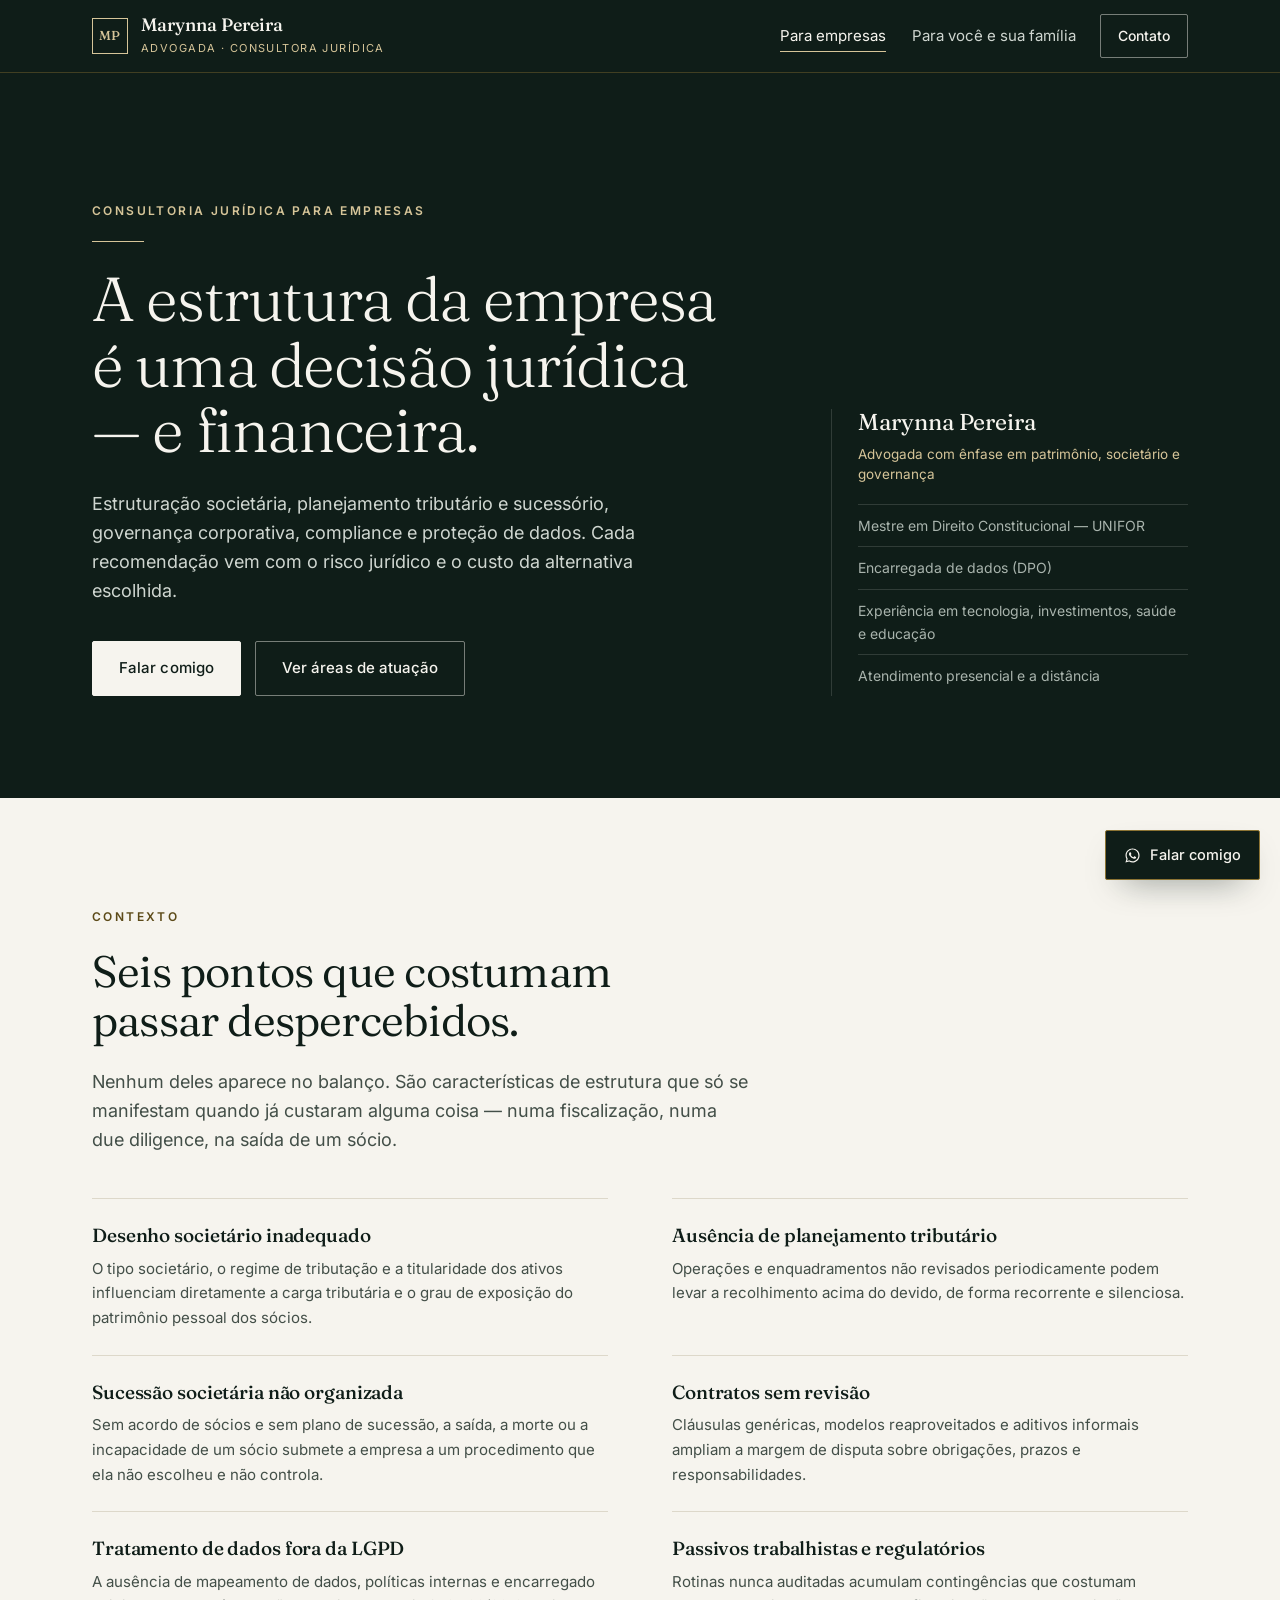
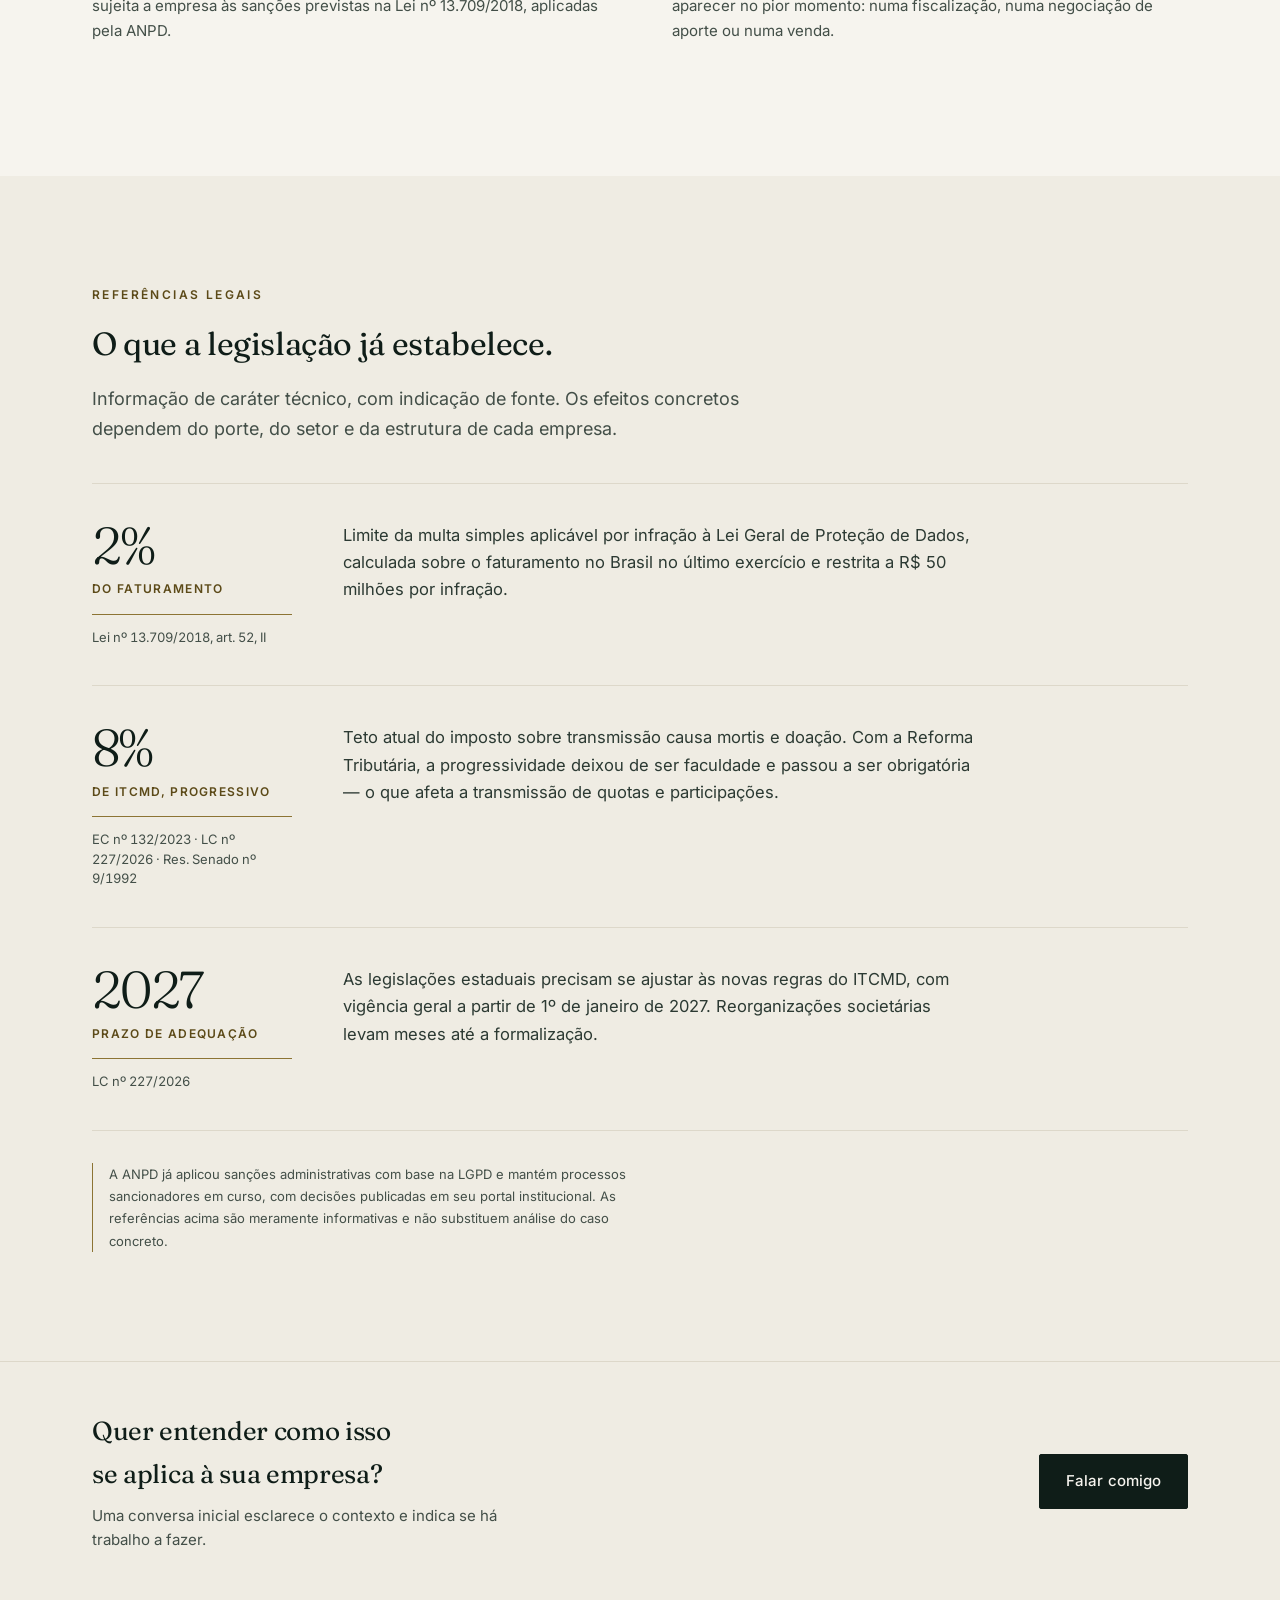
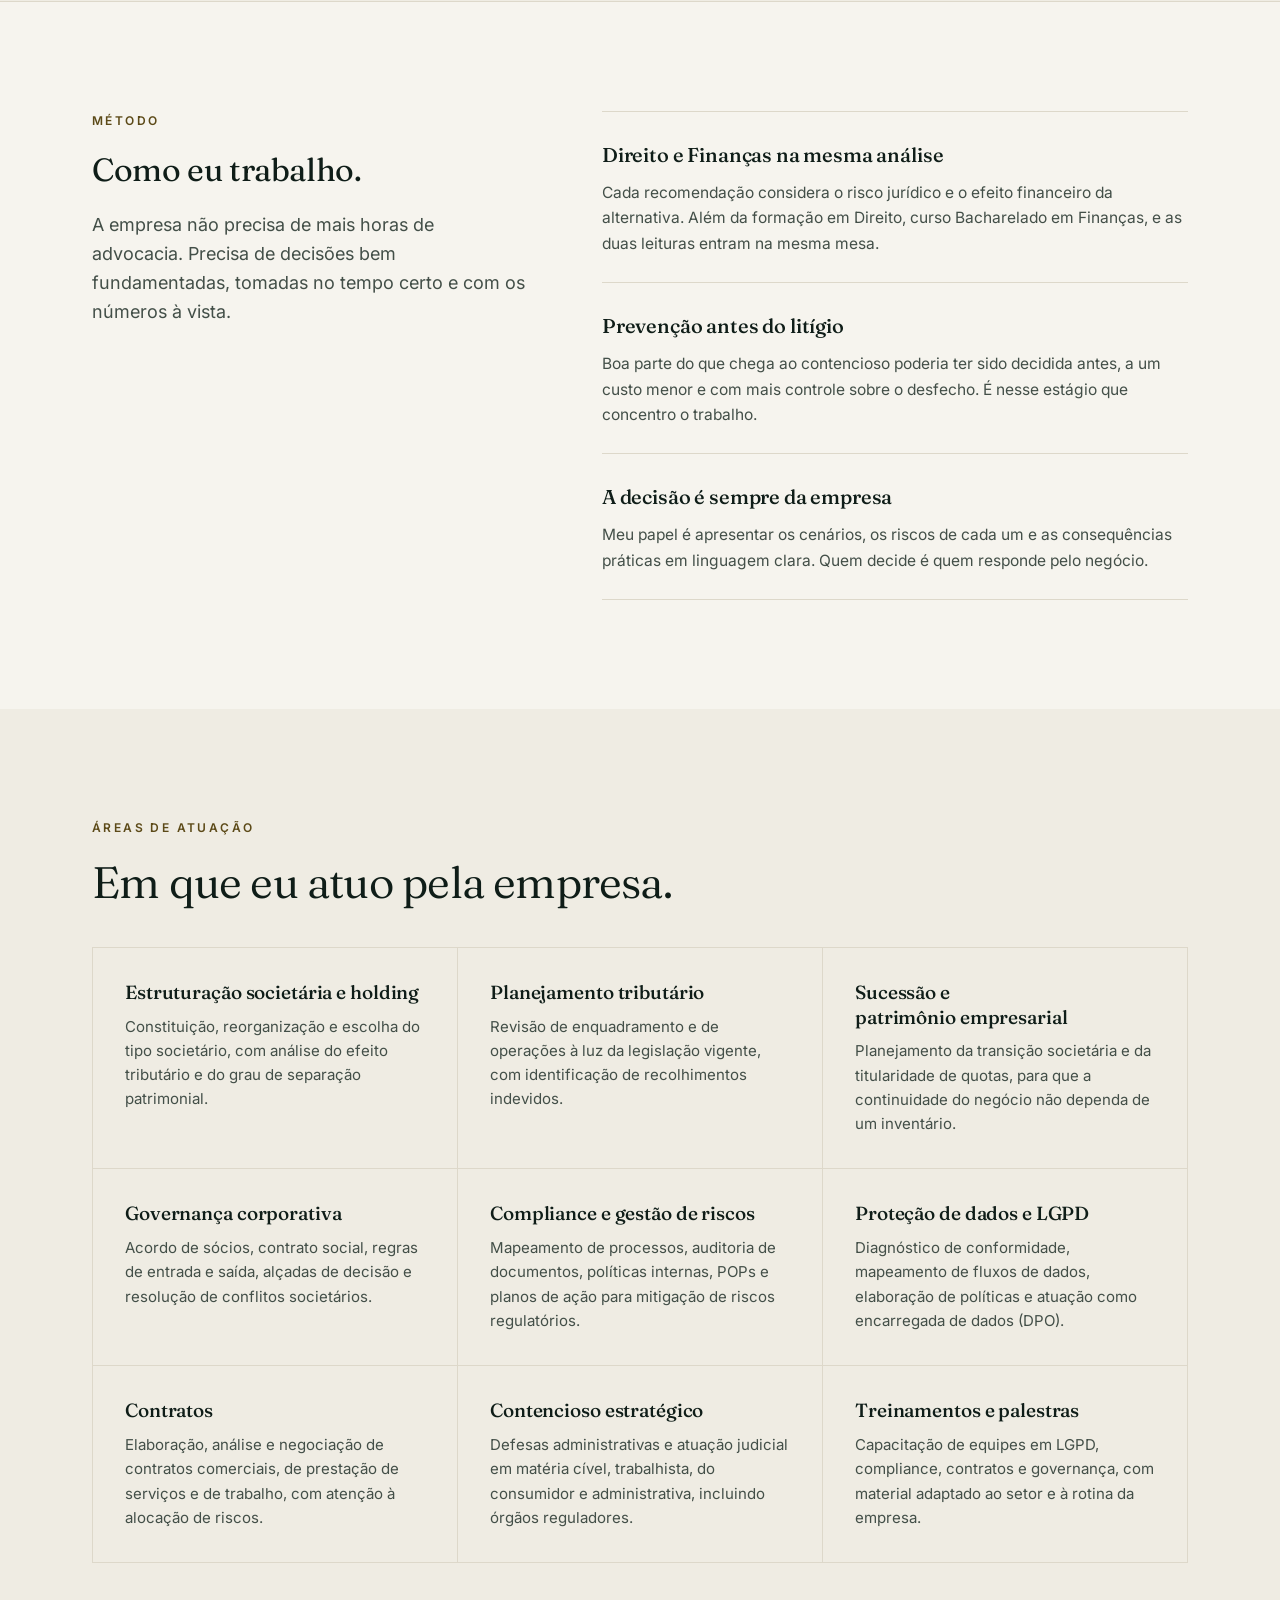
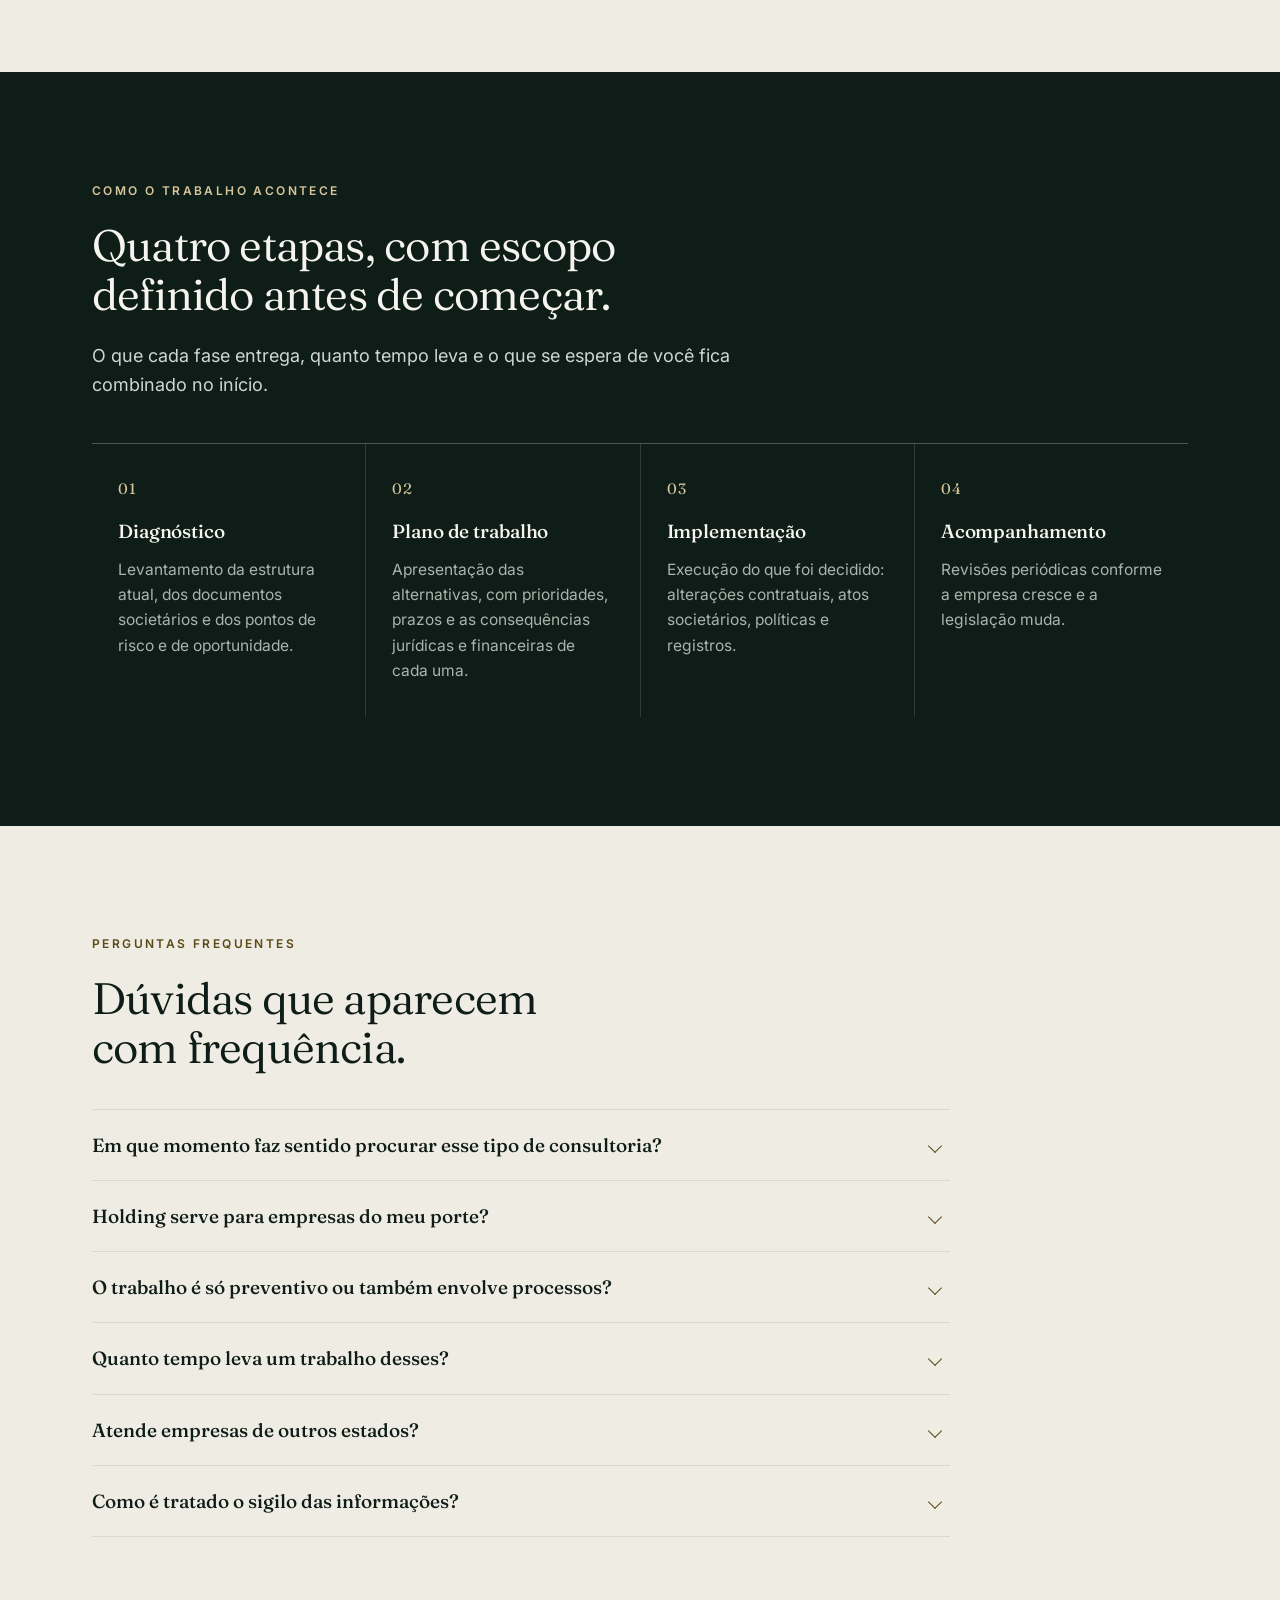
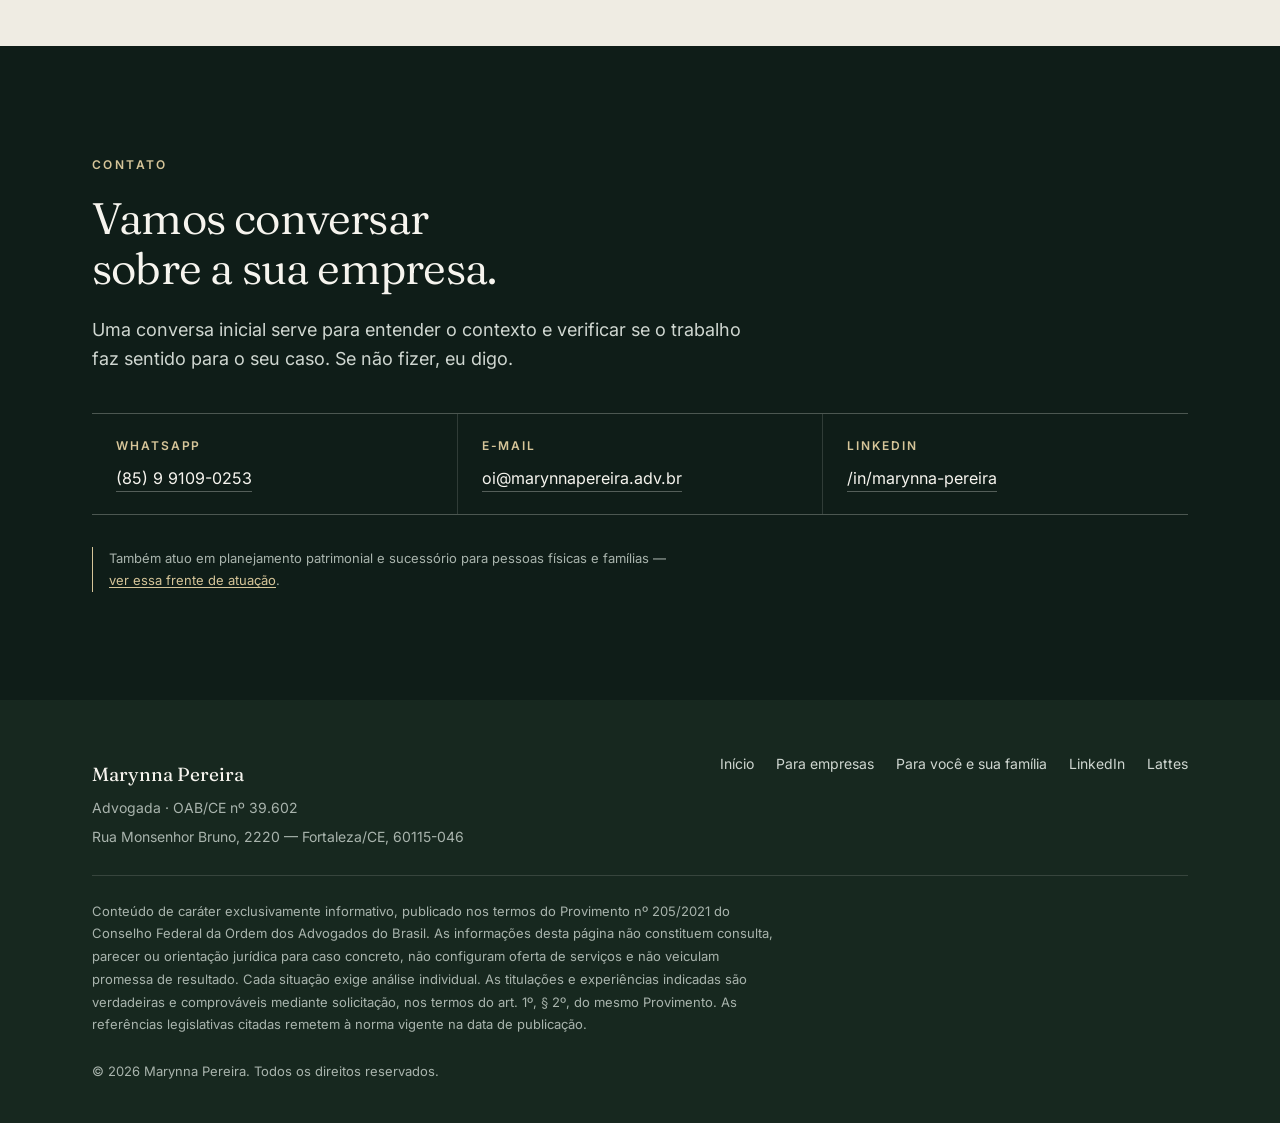
==== empresas/index.html @ 0252a828 "Usa e-mail no domínio próprio Troca marynnalqp@gmail.com por oi@marynnapereira.adv.br no rodapé, nos" ====
<!DOCTYPE html>
<html lang="pt-BR">
<head>
<meta charset="utf-8">
<meta name="viewport" content="width=device-width, initial-scale=1">
<title>Consultoria jurídica para empresas | Marynna Pereira</title>
<meta name="description" content="Estruturação societária, holding, planejamento tributário, governança corporativa, compliance e LGPD para empresas. Atendimento presencial e a distância.">
<meta name="author" content="Marynna Pereira">
<meta name="robots" content="index, follow">
<meta name="theme-color" content="#0F1D18">
<meta name="color-scheme" content="light">
<meta property="og:type" content="website">
<meta property="og:locale" content="pt_BR">
<meta property="og:title" content="Consultoria jurídica para empresas | Marynna Pereira">
<meta property="og:description" content="Estruturação societária, holding, planejamento tributário, governança corporativa, compliance e LGPD para empresas. Atendimento presencial e a distância.">
<meta property="og:site_name" content="Marynna Pereira — Advocacia e Consultoria Jurídica">
<link rel="icon" href="data:image/svg+xml,%3Csvg%20xmlns='http://www.w3.org/2000/svg'%20viewBox='0%200%2032%2032'%3E%3Crect%20width='32'%20height='32'%20fill='%230F1D18'/%3E%3Ctext%20x='16'%20y='22'%20font-family='Georgia,serif'%20font-size='15'%20fill='%23D6C599'%20text-anchor='middle'%3EMP%3C/text%3E%3C/svg%3E">
<style>
@font-face{font-family:'Fraunces';font-style:normal;font-display:swap;font-weight:100 900;src:url([data-uri]) format('woff2');unicode-range:U+0000-00FF,U+0131,U+0152-0153,U+02BB-02BC,U+02C6,U+02DA,U+02DC,U+0304,U+0308,U+0329,U+2000-206F,U+20AC,U+2122,U+2191,U+2193,U+2212,U+2215,U+FEFF,U+FFFD;}@font-face{font-family:'Inter';font-style:normal;font-display:swap;font-weight:100 900;src:url([data-uri]) format('woff2');unicode-range:U+0000-00FF,U+0131,U+0152-0153,U+02BB-02BC,U+02C6,U+02DA,U+02DC,U+0304,U+0308,U+0329,U+2000-206F,U+20AC,U+2122,U+2191,U+2193,U+2212,U+2215,U+FEFF,U+FFFD;}
/* ============================================================
   Marynna Pereira — Advocacia e Consultoria Jurídica
   Sistema visual compartilhado

   Registro: instrumento jurídico. A afirmação fica na coluna
   de texto; a autoridade que a sustenta (lei, artigo, ano)
   fica na margem, separada por um fio. Esse par
   "margem / texto" é o motivo que se repete no site.
   ============================================================ */

:root{
  /* --- tinta e papel -------------------------------------- */
  --ink:#0F1D18;          /* verde-tinta, quase preto — superfícies escuras */
  --ink-2:#17281F;        /* um degrau acima: faixa e rodapé */
  --graphite:#2C3A33;     /* texto corrido sobre papel */
  --slate:#434F48;        /* texto secundário — 7,2:1 no papel mais escuro */
  --paper:#F6F4EE;        /* papel bone */
  --paper-2:#EFECE3;      /* seções alternadas */
  --brass:#5C4A18;        /* latão oxidado — acento sobre papel (7,8:1) */
  --brass-2:#8C7434;      /* apenas fios e bordas, nunca texto */
  --brass-soft:#D6C599;   /* acento sobre escuro (10:1) */
  --line:#DDD8CA;
  --line-dark:rgba(246,244,238,.14);
  --on-dark:#CFD6D0;      /* corpo sobre escuro */
  --on-dark-2:#A9B4AD;    /* secundário sobre escuro */

  /* --- medidas -------------------------------------------- */
  --radius:2px;
  --maxw:1160px;
  --margin-col:clamp(140px,17vw,200px);  /* coluna de margem das citações */
  --gutter:clamp(20px,4vw,32px);

  /* --- tipografia ----------------------------------------- */
  --ff-display:"Fraunces","Georgia","Times New Roman",serif;
  --ff-body:"Inter",-apple-system,BlinkMacSystemFont,"Segoe UI",Roboto,Helvetica,Arial,sans-serif;
  --t-label:12px;   /* etiquetas em caixa alta */
  --t-cite:13px;    /* citações e notas de margem */
  --t-aux:15px;     /* texto de apoio dentro de cartões */
  --t-body:17px;    /* corpo */
}

*,*::before,*::after{box-sizing:border-box}

html{
  scroll-behavior:smooth;
  /* iOS infla o corpo do texto ao girar o aparelho; a escala fica com o usuário */
  -webkit-text-size-adjust:100%;
  text-size-adjust:100%;
}
@media (prefers-reduced-motion:reduce){html{scroll-behavior:auto}}

body{
  margin:0;
  background:var(--paper);
  color:var(--graphite);
  font-family:var(--ff-body);
  font-size:var(--t-body);
  font-weight:400;
  line-height:1.65;
  -webkit-font-smoothing:antialiased;
  text-rendering:optimizeLegibility;
}

/* Fraunces varia de 100 a 900: o display é leve e grande,
   os títulos pequenos são densos. É o contraste de peso que
   dá voz à página — não o tamanho sozinho. */
h1,h2,h3,h4{
  font-family:var(--ff-display);
  color:var(--ink);
  margin:0;
  text-wrap:balance;
}

p{margin:0}
a{color:inherit}
img{max-width:100%;display:block}
ul,ol,dl,dd{margin:0;padding:0}
strong{font-weight:600}

/* foco visível em tudo que recebe teclado */
:focus-visible{
  outline:2px solid var(--brass);
  outline-offset:3px;
  border-radius:1px;
}
.on-ink :focus-visible,.hero :focus-visible,.strip :focus-visible,
.foot :focus-visible,.wa:focus-visible{outline-color:var(--brass-soft)}

/* fundo claro para destacar-se do cabeçalho escuro */
.pular{
  position:absolute;left:-9999px;top:0;z-index:200;
  background:var(--paper);color:var(--ink);border:1px solid var(--ink);
  padding:12px 20px;font-size:15px;font-weight:500;text-decoration:none;
}
.pular:focus{left:0}

/* ---------- estrutura ---------- */
/* o recuo nunca fica abaixo do entalhe da tela em paisagem */
.wrap{
  width:100%;max-width:var(--maxw);margin:0 auto;
  padding-left:max(var(--gutter),env(safe-area-inset-left));
  padding-right:max(var(--gutter),env(safe-area-inset-right));
}

section{padding:clamp(66px,8.5vw,116px) 0}

/* superfícies escuras */
.on-ink{background:var(--ink);color:var(--on-dark)}
.on-ink h1,.on-ink h2,.on-ink h3,.hero h1{color:var(--paper)}
.on-ink .lead,.hero .lead{color:var(--on-dark)}

/* ---------- tipografia utilitária ---------- */
.eyebrow{
  font-size:var(--t-label);
  letter-spacing:.2em;
  text-transform:uppercase;
  font-weight:600;
  color:var(--brass);
  margin:0 0 20px;
}
.on-ink .eyebrow,.hero .eyebrow{color:var(--brass-soft)}

.h-xl{font-size:clamp(37px,5.6vw,62px);font-weight:300;line-height:1.06;letter-spacing:-.022em}
.h-lg{font-size:clamp(29px,4vw,44px);font-weight:350;line-height:1.12;letter-spacing:-.018em}
.h-md{font-size:clamp(24px,2.8vw,32px);font-weight:400;line-height:1.18;letter-spacing:-.012em}

.lead{font-size:clamp(17px,1.4vw,19.5px);line-height:1.62;color:var(--slate);max-width:60ch}
.lead + .lead{margin-top:18px}
h1 + .lead,h2 + .lead{margin-top:clamp(16px,1.7vw,22px)}
.measure{max-width:20ch}
.measure-wide{max-width:26ch}

/* números sempre alinhados: anos, percentuais, artigos de lei */
.cite,.yr,.strip .k,.fact .big{font-variant-numeric:tabular-nums;font-feature-settings:"tnum" 1}

.rule{width:52px;height:1px;background:var(--brass-2);margin:0 0 24px}
.on-ink .rule,.hero .rule{background:var(--brass-soft)}

/* nota de rodapé de seção — texto legal recuado */
.note{
  font-size:var(--t-cite);color:var(--slate);line-height:1.72;
  border-left:1px solid var(--brass-2);padding-left:16px;margin-top:32px;max-width:72ch;
}
.on-ink .note,.hero .note{border-left-color:var(--brass-soft);color:var(--on-dark-2)}
.note a{color:var(--brass);text-decoration:underline;text-underline-offset:2px}
.on-ink .note a,.hero .note a{color:var(--brass-soft)}

/* ---------- cabeçalho ---------- */
.site-head{
  position:sticky;top:0;z-index:60;
  background:var(--paper);
  border-bottom:1px solid var(--line);
}
.site-head.on-dark{background:var(--ink);border-bottom:1px solid rgba(140,116,52,.4)}
/* marca à esquerda; navegação e botão formam um bloco à direita */
.head-in{display:flex;align-items:center;gap:24px;min-height:72px}
.brand{margin-right:auto}

.brand{display:flex;align-items:center;gap:13px;text-decoration:none}
.mono{
  width:36px;height:36px;flex:none;
  border:1px solid var(--brass-2);
  display:grid;place-items:center;
  font-family:var(--ff-display);font-weight:500;font-size:13px;letter-spacing:.06em;
  color:var(--brass);
}
.on-dark .mono{border-color:var(--brass-soft);color:var(--brass-soft)}
.brand-name{
  display:block;font-family:var(--ff-display);font-weight:500;
  font-size:18px;letter-spacing:0;line-height:1.15;color:var(--ink);
}
.brand-role{
  display:block;font-size:11px;letter-spacing:.13em;text-transform:uppercase;
  color:var(--slate);margin-top:3px;
}
.on-dark .brand-name{color:var(--paper)}
.on-dark .brand-role{color:var(--brass-soft)}

.nav{display:flex;align-items:center;gap:26px}
/* o fio do link vive num pseudo-elemento: assim o alvo de toque pode
   crescer no celular sem que o sublinhado descole do texto */
.nav a{
  position:relative;text-decoration:none;font-size:15px;color:var(--slate);
  padding:4px 0;transition:color .2s;
}
.nav a::after{
  content:"";position:absolute;left:0;right:0;bottom:0;height:1px;
  background:transparent;transition:background-color .2s;
}
.nav a:hover{color:var(--ink)}
.nav a:hover::after{background:var(--brass-2)}
.nav a[aria-current="page"]{color:var(--ink)}
.nav a[aria-current="page"]::after{background:var(--brass)}
.on-dark .nav a{color:var(--on-dark)}
.on-dark .nav a:hover{color:var(--paper)}
.on-dark .nav a[aria-current="page"]{color:var(--paper)}
.on-dark .nav a:hover::after,
.on-dark .nav a[aria-current="page"]::after{background:var(--brass-soft)}
@media (prefers-reduced-motion:reduce){.nav a::after{transition:none}}

/* Sem menu escondido no celular. O cabeçalho é fixo, então cada pixel
   dele é pixel que a página perde: marca e Contato dividem a primeira
   linha, os dois destinos ocupam a segunda. */
@media (max-width:780px){
  /* padding lateral vem de .wrap e não pode ser zerado; só o vertical entra aqui */
  .head-in{
    display:grid;
    grid-template-columns:minmax(0,1fr) auto;
    grid-template-areas:
      "brand cta"
      "nav   nav";
    align-items:center;gap:0;min-height:0;padding-top:11px;
  }
  .brand{grid-area:brand;margin-right:0;padding-bottom:11px}
  .head-cta{grid-area:cta;justify-self:end;margin-bottom:11px}
  .nav{
    grid-area:nav;gap:0 22px;flex-wrap:wrap;
    border-top:1px solid var(--line);
  }
  .on-dark .nav{border-top-color:var(--line-dark)}
  /* 45px de altura tocável, com o fio ainda a 3px do texto */
  .nav a{font-size:14px;white-space:nowrap;padding:11px 0}
  .nav a::after{bottom:8px}
  /* dois seletores para vencer o .btn-sm declarado mais abaixo */
  .head-cta.btn-sm{padding:12px 18px}
}
/* Ao lado do botão Contato, o cargo inteiro não cabe numa linha em tela de
   telefone e quebra no meio da expressão. Como o cabeçalho é fixo, cada
   linha dele custa a página toda: sobra "Advogada", e a qualificação
   completa continua no herói e no rodapé. 424px é onde o texto inteiro
   volta a caber ao lado do botão — daí o corte em 423. */
@media (max-width:423px){.brand-role-x{display:none}}
/* 320px: nem o nome cabe ao lado do botão em corpo cheio */
@media (max-width:360px){
  .mono{width:32px;height:32px;font-size:12px}
  .brand{gap:10px}
  .brand-name{font-size:16px}
  .head-cta.btn-sm{padding:12px 14px;font-size:13.5px}
  .nav{gap:0 18px}
}
/* deitado, a tela tem altura de sobra em nada: o cabeçalho sai do caminho */
@media (max-width:900px) and (max-height:520px){
  .site-head{position:static}
}

/* ---------- botões ---------- */
.btn{
  display:inline-flex;align-items:center;gap:10px;
  padding:14px 26px;border-radius:var(--radius);
  font-size:15px;font-weight:500;letter-spacing:.005em;
  text-decoration:none;border:1px solid transparent;
  transition:background .2s,color .2s,border-color .2s;
}
.btn-primary{background:var(--ink);color:var(--paper);border-color:var(--ink)}
.btn-primary:hover{background:var(--brass)}
/* usado só quando build.py gera um cabeçalho claro (dark_head=False) */
.btn-ghost{border-color:var(--ink);color:var(--ink)}
.btn-ghost:hover{background:var(--ink);color:var(--paper)}
.btn-light{background:var(--paper);color:var(--ink);border-color:var(--paper)}
.btn-light:hover{background:#fff}
.btn-outline-light{border-color:rgba(246,244,238,.45);color:var(--paper)}
.btn-outline-light:hover{background:rgba(246,244,238,.1);border-color:var(--paper)}
.btn-sm{padding:9px 17px;font-size:14px}
.btn-row{display:flex;flex-wrap:wrap;gap:14px;margin-top:36px}

/* ---------- herói ---------- */
.hero{
  background:var(--ink);
  color:var(--on-dark);
  padding:clamp(66px,10vw,132px) 0 clamp(58px,8vw,104px);
}
.hero h1{color:var(--paper)}
.hero .lead{color:var(--on-dark);max-width:54ch;margin-top:26px}
.hero-grid{
  display:grid;grid-template-columns:1.3fr .7fr;
  gap:clamp(36px,6vw,84px);align-items:end;
}
@media (max-width:900px){.hero-grid{grid-template-columns:1fr;align-items:start}}

/* ficha do herói: mesma lógica de margem, virada na vertical */
.signature{border-left:1px solid var(--line-dark);padding-left:26px}
.signature .nm{font-family:var(--ff-display);font-weight:400;font-size:23px;color:var(--paper);line-height:1.2}
.signature .rl{font-size:13.5px;color:var(--brass-soft);margin-top:7px;line-height:1.5}
.signature ul{list-style:none;margin:20px 0 0}
.signature li{
  font-size:14px;color:var(--on-dark-2);
  padding:9px 0;border-top:1px solid var(--line-dark);
}
@media (max-width:900px){.signature{margin-top:44px}}

/* entrada do herói: o único momento animado do site */
@media (prefers-reduced-motion:no-preference){
  .hero-enter > *{animation:entra .75s cubic-bezier(.22,.61,.36,1) backwards}
  .hero-enter > :nth-child(1){animation-delay:.05s}
  .hero-enter > :nth-child(2){animation-delay:.13s}
  .hero-enter > :nth-child(3){animation-delay:.21s}
  .hero-enter > :nth-child(4){animation-delay:.32s}
  .hero-enter > :nth-child(5){animation-delay:.43s}
  .hero-grid > .signature{animation:entra .75s cubic-bezier(.22,.61,.36,1) .54s backwards}
}
@keyframes entra{from{opacity:0;transform:translateY(14px)}to{opacity:1;transform:none}}
.strip .k{font-family:var(--ff-display);font-weight:400;font-size:20px;color:var(--paper);line-height:1.25}
/* Ao reduzir as colunas, o fio que separava lado a lado passa a separar
   de cima para baixo — e o que sobrava na beira da tela sai. */
@media (max-width:820px){
  .strip-in{grid-template-columns:repeat(2,1fr);border-left:none}
  .strip .item{padding:20px var(--gutter);border-top:1px solid var(--line-dark)}
  .strip .item:nth-child(-n+2){border-top:none}
  .strip .item:nth-child(2n){border-right:none}
}

/* ---------- bifurcação (home) ---------- */
.fork{display:grid;grid-template-columns:1fr 1fr;gap:20px;margin-top:44px}
@media (max-width:840px){.fork{grid-template-columns:1fr}}
.fork-card{
  display:block;text-decoration:none;color:inherit;
  background:#fff;border:1px solid var(--line);
  padding:clamp(28px,3.4vw,44px);
  position:relative;
  transition:border-color .25s,box-shadow .25s;
}
.fork-card::before{
  content:"";position:absolute;left:-1px;top:0;bottom:0;width:2px;
  background:var(--brass);transform:scaleY(0);transform-origin:top;transition:transform .3s ease;
}
.fork-card:hover{border-color:var(--brass-2);box-shadow:0 16px 40px -30px rgba(15,29,24,.5)}
.fork-card:hover::before,.fork-card:focus-visible::before{transform:scaleY(1)}
.fork-card .tag{
  display:block;font-size:var(--t-label);letter-spacing:.16em;text-transform:uppercase;
  color:var(--brass);font-weight:600;
}
.fork-card h3{margin:15px 0 13px;font-size:clamp(23px,2.6vw,30px);font-weight:400;line-height:1.16;letter-spacing:-.014em}
.fork-card p{color:var(--slate);font-size:16px;line-height:1.6}
.fork-card ul{list-style:none;margin:22px 0 0;display:flex;flex-wrap:wrap;gap:7px}
.fork-card li{
  font-size:13px;color:var(--slate);
  border:1px solid var(--line);padding:5px 11px;background:var(--paper);
}
.fork-card .go{
  margin-top:26px;display:inline-flex;align-items:center;gap:9px;
  font-size:15px;font-weight:500;color:var(--brass);
}
.fork-card .go svg{transition:transform .25s}
.fork-card:hover .go svg{transform:translateX(5px)}
@media (prefers-reduced-motion:reduce){
  .fork-card::before{transition:none}
  .fork-card .go svg{transition:none}
}

/* ---------- referências legais: o motivo margem / texto ----
   A afirmação ocupa a coluna larga. O número, o rótulo e a
   fonte legal ficam na margem, presos por um fio — como a
   nota marginal de um instrumento. -------------------------- */
.facts{background:var(--paper-2)}
/* Três afirmações empilhadas, não lado a lado: cada uma precisa da
   margem inteira para que o número, o rótulo e a fonte legal caibam
   ali sem espremer o texto. */
.facts-grid{border-bottom:1px solid var(--line);margin-top:40px}
.fact{
  display:grid;align-content:start;
  grid-template-columns:var(--margin-col) minmax(0,58ch);
  column-gap:clamp(26px,4vw,56px);
  padding:clamp(28px,3.2vw,38px) 0;
  border-top:1px solid var(--line);
  grid-template-areas:
    "num  txt"
    "lbl  txt"
    "cite txt";
}
.fact .big{
  grid-area:num;
  font-family:var(--ff-display);font-weight:300;
  font-size:clamp(38px,4.4vw,52px);color:var(--ink);line-height:.9;letter-spacing:-.03em;
}
.fact .lbl{
  grid-area:lbl;
  font-size:var(--t-label);letter-spacing:.11em;text-transform:uppercase;
  color:var(--brass);margin-top:12px;font-weight:600;line-height:1.45;
}
.fact .txt{grid-area:txt;font-size:16.5px;color:var(--graphite);line-height:1.66}
.fact .cite{
  grid-area:cite;align-self:start;
  font-style:normal;font-size:var(--t-cite);color:var(--slate);line-height:1.5;
  margin-top:16px;padding-top:13px;border-top:1px solid var(--brass-2);
}
/* margem estreita demais para segurar a nota: ela volta para baixo do texto */
@media (max-width:620px){
  .fact{
    grid-template-columns:1fr;
    grid-template-areas:"num" "lbl" "txt" "cite";
  }
  .fact .txt{margin-top:20px}
  .fact .cite{margin-top:16px}
}

/* ---------- lista de pontos de atenção ----------
   Sem numeração: não é uma sequência, é um conjunto. */
.checklist{display:grid;grid-template-columns:repeat(2,1fr);gap:0 clamp(32px,5vw,72px);margin-top:44px}
@media (max-width:820px){.checklist{grid-template-columns:1fr}}
.checklist > li{list-style:none;padding:24px 0;border-top:1px solid var(--line)}
.checklist h3{font-size:19px;font-weight:500;line-height:1.3;margin-bottom:9px;letter-spacing:-.006em}
.checklist p{font-size:var(--t-aux);color:var(--slate);line-height:1.64}

/* ---------- método / princípios ---------- */
.split{display:grid;grid-template-columns:.85fr 1.15fr;gap:clamp(32px,6vw,80px);align-items:start}
@media (max-width:900px){.split{grid-template-columns:1fr}}
.principles{list-style:none}
.principles li{padding:26px 0;border-top:1px solid var(--line)}
.principles li:last-child{border-bottom:1px solid var(--line)}
.principles h3{font-size:20px;font-weight:500;margin-bottom:9px;letter-spacing:-.008em}
.principles p{font-size:15.5px;color:var(--slate);line-height:1.64}

/* ---------- áreas de atuação ---------- */
.grid{
  display:grid;gap:1px;background:var(--line);
  border:1px solid var(--line);margin-top:40px;list-style:none;
}
.grid-3{grid-template-columns:repeat(3,1fr)}
@media (max-width:900px){.grid-3{grid-template-columns:repeat(2,1fr)}}
@media (max-width:620px){.grid-3{grid-template-columns:1fr}}
.cell{background:var(--paper);padding:clamp(24px,2.6vw,32px);transition:background .25s}
.facts .cell{background:var(--paper-2)}
.cell:hover,.facts .cell:hover{background:#fff}
.cell h3{font-size:19px;font-weight:500;margin-bottom:10px;letter-spacing:-.006em;line-height:1.3}
.cell p{font-size:var(--t-aux);line-height:1.62;color:var(--slate)}

/* ---------- etapas: aqui a numeração informa mesmo ----------
   São quatro fases em ordem, e a ordem importa. */
.steps-grid{
  display:grid;grid-template-columns:repeat(4,1fr);gap:1px;
  background:var(--line-dark);border-top:1px solid var(--line-dark);margin-top:44px;
  list-style:none;counter-reset:etapa;
}
@media (max-width:880px){.steps-grid{grid-template-columns:repeat(2,1fr)}}
@media (max-width:540px){.steps-grid{grid-template-columns:1fr}}
.step{background:var(--ink);padding:30px 26px 34px;counter-increment:etapa}
.step::before{
  content:counter(etapa,decimal-leading-zero);
  font-family:var(--ff-display);font-weight:400;font-size:15px;
  color:var(--brass-soft);letter-spacing:.08em;font-variant-numeric:tabular-nums;
}
.step h3{font-size:19px;font-weight:500;color:var(--paper);margin:14px 0 10px;letter-spacing:-.006em}
.step p{font-size:15.5px;color:var(--on-dark-2);line-height:1.62}

/* ---------- perguntas frequentes ---------- */
.faq{max-width:78ch;margin-top:36px}
.faq details{border-top:1px solid var(--line)}
.faq details:last-of-type{border-bottom:1px solid var(--line)}
.faq summary{
  list-style:none;cursor:pointer;padding:22px 48px 22px 0;position:relative;
  font-family:var(--ff-display);font-weight:500;font-size:19px;line-height:1.38;color:var(--ink);
  transition:color .2s;
}
.faq summary::-webkit-details-marker{display:none}
.faq summary:hover{color:var(--brass)}
.faq summary::after{
  content:"";position:absolute;right:10px;top:31px;
  width:10px;height:10px;
  border-right:1.5px solid var(--brass);border-bottom:1.5px solid var(--brass);
  transform:rotate(45deg);transition:transform .25s;
}
.faq details[open] summary::after{transform:rotate(-135deg);top:35px}
@media (prefers-reduced-motion:reduce){.faq summary::after{transition:none}}
.faq .ans{padding:0 48px 24px 0;font-size:15.5px;color:var(--slate);line-height:1.68}
/* a seta só existe no resumo: a resposta não precisa reservar a coluna dela */
@media (max-width:620px){
  .faq summary{padding-right:38px;font-size:18px}
  .faq summary::after{right:4px}
  .faq .ans{padding-right:0}
}

/* ---------- chamada intermediária ---------- */
.mid-cta{
  background:var(--paper-2);
  border-top:1px solid var(--line);border-bottom:1px solid var(--line);
  padding:clamp(32px,4.2vw,48px) 0;
}
.mid-cta-in{display:flex;align-items:center;justify-content:space-between;gap:28px;flex-wrap:wrap}
.mid-cta h2{font-size:clamp(21px,2.3vw,26px);font-weight:400;max-width:28ch;letter-spacing:-.012em}
.mid-cta p{font-size:var(--t-aux);color:var(--slate);margin-top:8px;max-width:50ch}

/* ---------- contato ---------- */
.cta{background:var(--ink);color:var(--on-dark)}
.contact-list{
  list-style:none;margin:40px 0 0;display:grid;grid-template-columns:repeat(3,1fr);gap:1px;
  background:var(--line-dark);border-top:1px solid var(--line-dark);border-bottom:1px solid var(--line-dark);
}
@media (max-width:760px){.contact-list{grid-template-columns:1fr}}
.contact-list li{background:var(--ink);padding:22px 24px}
.contact-list .k{
  font-size:var(--t-label);letter-spacing:.16em;text-transform:uppercase;
  color:var(--brass-soft);font-weight:600;
}
.contact-list a{
  display:inline-block;margin-top:9px;font-size:16px;color:var(--paper);text-decoration:none;
  border-bottom:1px solid rgba(246,244,238,.3);transition:border-color .2s;
}
.contact-list a:hover{border-bottom-color:var(--brass-soft)}
/* o alvo cresce por cima do texto: o fio continua rente à palavra */
@media (max-width:780px){
  .contact-list li{padding:16px 20px}
  .contact-list a{margin-top:0;padding:14px 0 3px}
}

/* ---------- rodapé ---------- */
.foot{background:var(--ink-2);color:var(--on-dark-2);padding:52px 0 40px;font-size:14px}
.foot a{color:var(--on-dark);text-decoration:none;border-bottom:1px solid rgba(246,244,238,.28)}
.foot a:hover{color:var(--paper);border-bottom-color:var(--brass-soft)}
.foot-top{
  display:flex;justify-content:space-between;gap:32px;flex-wrap:wrap;
  padding-bottom:26px;border-bottom:1px solid var(--line-dark);
}
.foot .idn{font-family:var(--ff-display);font-weight:400;font-size:19px;color:var(--paper)}
.foot-id p,.foot-id address{margin-top:7px;line-height:1.6;font-style:normal}
.foot-nav{display:flex;gap:22px;flex-wrap:wrap}
.foot-nav a{border-bottom:none}
/* no celular a lista do rodapé é o menu de verdade: precisa de alvo */
@media (max-width:780px){
  .foot-nav{gap:0 24px}
  .foot-nav a{padding:11px 0}
}
.disclaimer{margin-top:24px;font-size:13px;line-height:1.75;color:var(--on-dark-2);max-width:86ch}

/* ---------- atalho de WhatsApp ---------- */
.wa{
  position:fixed;z-index:80;
  right:max(20px,env(safe-area-inset-right));
  bottom:max(20px,env(safe-area-inset-bottom));
  display:inline-flex;align-items:center;gap:9px;
  background:var(--ink);color:var(--paper);text-decoration:none;
  padding:12px 18px;border:1px solid var(--brass-2);border-radius:var(--radius);
  font-size:14.5px;font-weight:500;
  box-shadow:0 14px 34px -18px rgba(15,29,24,.75);
  transition:background .2s;
}
.wa:hover{background:var(--brass)}
@media (max-width:520px){
  .wa{
    right:max(14px,env(safe-area-inset-right));
    bottom:max(14px,env(safe-area-inset-bottom));
    padding:11px 15px;font-size:13.5px;
  }
}
/* o botão flutua sobre o rodapé: reserva o espaço dele */
.foot{padding-bottom:calc(96px + env(safe-area-inset-bottom,0px))}
@media (min-width:900px){.foot{padding-bottom:40px}}

/* ---------- aparelhos de toque ----------
   Tablet largo cai no cabeçalho de desktop, mas continua sendo dedo e não
   ponteiro. Quem decide o tamanho do alvo aqui é o apontador, não a largura.
   Vem por último de propósito: precisa vencer as regras acima. */
@media (pointer:coarse){
  .nav a{padding:11px 0}
  .nav a::after{bottom:8px}
  .head-cta.btn-sm{padding:12px 18px}
  .foot-nav{gap:0 24px}
  .foot-nav a{padding:11px 0}
  .contact-list a{margin-top:0;padding:14px 0 3px}
}

/* ---------- impressão ---------- */
@media print{
  .site-head,.wa,.mid-cta,.pular,.btn-row,.fork-card .go{display:none}
  *{background:#fff!important;color:#000!important;box-shadow:none!important}
  body{font-size:11pt;line-height:1.5}
  .hero{padding:0 0 24pt}
  section{padding:18pt 0;break-inside:avoid}
  .faq details{display:block}
  .faq .ans{display:block!important}
  a[href^="http"]::after{content:" (" attr(href) ")";font-size:9pt;color:#444!important}
}

</style>
<script type="application/ld+json">
{
  "@context": "https://schema.org",
  "@type": "Attorney",
  "name": "Marynna Pereira",
  "description": "Estruturação societária, holding, planejamento tributário, governança corporativa, compliance e LGPD para empresas. Atendimento presencial e a distância.",
  "knowsLanguage": [
    "pt-BR",
    "en",
    "es",
    "fr",
    "zh"
  ],
  "address": {
    "@type": "PostalAddress",
    "streetAddress": "Rua Monsenhor Bruno, 2220",
    "addressLocality": "Fortaleza",
    "addressRegion": "CE",
    "postalCode": "60115-046",
    "addressCountry": "BR"
  },
  "telephone": "+5585991090253",
  "email": "oi@marynnapereira.adv.br",
  "sameAs": [
    "https://www.linkedin.com/in/marynna-pereira",
    "https://lattes.cnpq.br/7021509895045643"
  ],
  "areaServed": "BR",
  "knowsAbout": [
    "Direito societário",
    "Planejamento patrimonial",
    "Planejamento sucessório",
    "Direito tributário",
    "Governança corporativa",
    "Compliance",
    "LGPD"
  ]
}
</script>
</head>
<body>
<a class="pular" href="#conteudo">Ir para o conteúdo</a>
<header class="site-head on-dark">
  <div class="wrap head-in">
    <a class="brand" href="../">
      <span class="mono" aria-hidden="true">MP</span>
      <span>
        <span class="brand-name">Marynna Pereira</span>
        <span class="brand-role">Advogada<span class="brand-role-x"> · Consultora jurídica</span></span>
      </span>
    </a>
    <nav class="nav" aria-label="Principal">
      <a href="./" aria-current="page">Para empresas</a>
      <a href="../patrimonio-e-sucessao/">Para você e sua família</a>
    </nav>
    <a href="#contato" class="head-cta btn btn-sm btn-outline-light">Contato</a>
  </div>
</header>
<main id="conteudo">
<!-- ============ HERÓI ============ -->
<section class="hero">
  <div class="wrap">
    <div class="hero-grid">
      <div class="hero-enter">
        <p class="eyebrow">Consultoria jurídica para empresas</p>
        <div class="rule"></div>
        <h1 class="h-xl">A estrutura da empresa é uma decisão jurídica — e financeira.</h1>
        <p class="lead">
          Estruturação societária, planejamento tributário e sucessório, governança corporativa,
          compliance e proteção de dados. Cada recomendação vem com o risco jurídico e o custo
          da alternativa escolhida.
        </p>
        <div class="btn-row">
          <a class="btn btn-light" href="#contato">Falar comigo</a>
          <a class="btn btn-outline-light" href="#areas">Ver áreas de atuação</a>
        </div>
      </div>

      <aside class="signature" aria-label="Resumo profissional">
        <p class="nm">Marynna Pereira</p>
        <p class="rl">Advogada com ênfase em patrimônio, societário e governança</p>
        <ul>
          <li>Mestre em Direito Constitucional — UNIFOR</li>
          <li>Encarregada de dados (DPO)</li>
          <li>Experiência em tecnologia, investimentos, saúde e educação</li>
          <li>Atendimento presencial e a distância</li>
        </ul>
      </aside>
    </div>
  </div>
</section>

<!-- ============ CONTEXTO ============ -->
<section aria-labelledby="t-contexto">
  <div class="wrap">
    <p class="eyebrow">Contexto</p>
    <h2 class="h-lg measure-wide" id="t-contexto">Seis pontos que costumam passar despercebidos.</h2>
    <p class="lead">
      Nenhum deles aparece no balanço. São características de estrutura que só se manifestam
      quando já custaram alguma coisa — numa fiscalização, numa due diligence, na saída de um sócio.
    </p>

    <ul class="checklist">
      <li>
        <h3>Desenho societário inadequado</h3>
        <p>
          O tipo societário, o regime de tributação e a titularidade dos ativos influenciam
          diretamente a carga tributária e o grau de exposição do patrimônio pessoal dos sócios.
        </p>
      </li>
      <li>
        <h3>Ausência de planejamento tributário</h3>
        <p>
          Operações e enquadramentos não revisados periodicamente podem levar a recolhimento
          acima do devido, de forma recorrente e silenciosa.
        </p>
      </li>
      <li>
        <h3>Sucessão societária não organizada</h3>
        <p>
          Sem acordo de sócios e sem plano de sucessão, a saída, a morte ou a incapacidade de um
          sócio submete a empresa a um procedimento que ela não escolheu e não controla.
        </p>
      </li>
      <li>
        <h3>Contratos sem revisão</h3>
        <p>
          Cláusulas genéricas, modelos reaproveitados e aditivos informais ampliam a margem de
          disputa sobre obrigações, prazos e responsabilidades.
        </p>
      </li>
      <li>
        <h3>Tratamento de dados fora da LGPD</h3>
        <p>
          A ausência de mapeamento de dados, políticas internas e encarregado sujeita a empresa
          às sanções previstas na Lei nº 13.709/2018, aplicadas pela ANPD.
        </p>
      </li>
      <li>
        <h3>Passivos trabalhistas e regulatórios</h3>
        <p>
          Rotinas nunca auditadas acumulam contingências que costumam aparecer no pior momento:
          numa fiscalização, numa negociação de aporte ou numa venda.
        </p>
      </li>
    </ul>
  </div>
</section>

<!-- ============ REFERÊNCIAS LEGAIS ============ -->
<section class="facts" aria-labelledby="t-referencias">
  <div class="wrap">
    <p class="eyebrow">Referências legais</p>
    <h2 class="h-md measure-wide" id="t-referencias">O que a legislação já estabelece.</h2>
    <p class="lead">
      Informação de caráter técnico, com indicação de fonte. Os efeitos concretos dependem do
      porte, do setor e da estrutura de cada empresa.
    </p>

    <div class="facts-grid">
      <div class="fact">
        <p class="big">2%</p>
        <p class="lbl">do faturamento</p>
        <cite class="cite">Lei nº 13.709/2018, art. 52, II</cite>
        <p class="txt">
          Limite da multa simples aplicável por infração à Lei Geral de Proteção de Dados,
          calculada sobre o faturamento no Brasil no último exercício e restrita a
          R$ 50 milhões por infração.
        </p>
      </div>
      <div class="fact">
        <p class="big">8%</p>
        <p class="lbl">de ITCMD, progressivo</p>
        <cite class="cite">EC nº 132/2023 · LC nº 227/2026 · Res. Senado nº 9/1992</cite>
        <p class="txt">
          Teto atual do imposto sobre transmissão causa mortis e doação. Com a Reforma Tributária,
          a progressividade deixou de ser faculdade e passou a ser obrigatória — o que afeta a
          transmissão de quotas e participações.
        </p>
      </div>
      <div class="fact">
        <p class="big">2027</p>
        <p class="lbl">prazo de adequação</p>
        <cite class="cite">LC nº 227/2026</cite>
        <p class="txt">
          As legislações estaduais precisam se ajustar às novas regras do ITCMD, com vigência
          geral a partir de 1º de janeiro de 2027. Reorganizações societárias levam meses até a
          formalização.
        </p>
      </div>
    </div>
    <p class="note">
      A ANPD já aplicou sanções administrativas com base na LGPD e mantém processos sancionadores
      em curso, com decisões publicadas em seu portal institucional. As referências acima são
      meramente informativas e não substituem análise do caso concreto.
    </p>
  </div>
</section>

<!-- ============ CHAMADA INTERMEDIÁRIA ============ -->
<aside class="mid-cta" aria-labelledby="t-mid">
  <div class="wrap mid-cta-in">
    <div>
      <h2 id="t-mid">Quer entender como isso se aplica à sua empresa?</h2>
      <p>Uma conversa inicial esclarece o contexto e indica se há trabalho a fazer.</p>
    </div>
    <a class="btn btn-primary" href="#contato">Falar comigo</a>
  </div>
</aside>

<!-- ============ MÉTODO ============ -->
<section aria-labelledby="t-metodo">
  <div class="wrap">
    <div class="split">
      <div>
        <p class="eyebrow">Método</p>
        <h2 class="h-md" id="t-metodo">Como eu trabalho.</h2>
        <p class="lead">
          A empresa não precisa de mais horas de advocacia. Precisa de decisões bem fundamentadas,
          tomadas no tempo certo e com os números à vista.
        </p>
      </div>
      <div>
        <ul class="principles">
          <li>
            <h3>Direito e Finanças na mesma análise</h3>
            <p>
              Cada recomendação considera o risco jurídico e o efeito financeiro da alternativa.
              Além da formação em Direito, curso Bacharelado em Finanças, e as duas leituras
              entram na mesma mesa.
            </p>
          </li>
          <li>
            <h3>Prevenção antes do litígio</h3>
            <p>
              Boa parte do que chega ao contencioso poderia ter sido decidida antes, a um custo
              menor e com mais controle sobre o desfecho. É nesse estágio que concentro o trabalho.
            </p>
          </li>
          <li>
            <h3>A decisão é sempre da empresa</h3>
            <p>
              Meu papel é apresentar os cenários, os riscos de cada um e as consequências práticas
              em linguagem clara. Quem decide é quem responde pelo negócio.
            </p>
          </li>
        </ul>
      </div>
    </div>
  </div>
</section>

<!-- ============ ÁREAS DE ATUAÇÃO ============ -->
<section class="facts" id="areas" aria-labelledby="t-areas">
  <div class="wrap">
    <p class="eyebrow">Áreas de atuação</p>
    <h2 class="h-lg measure-wide" id="t-areas">Em que eu atuo pela empresa.</h2>

    <ul class="grid grid-3">
      <li class="cell">
        <h3>Estruturação societária e holding</h3>
        <p>Constituição, reorganização e escolha do tipo societário, com análise do efeito tributário e do grau de separação patrimonial.</p>
      </li>
      <li class="cell">
        <h3>Planejamento tributário</h3>
        <p>Revisão de enquadramento e de operações à luz da legislação vigente, com identificação de recolhimentos indevidos.</p>
      </li>
      <li class="cell">
        <h3>Sucessão e patrimônio empresarial</h3>
        <p>Planejamento da transição societária e da titularidade de quotas, para que a continuidade do negócio não dependa de um inventário.</p>
      </li>
      <li class="cell">
        <h3>Governança corporativa</h3>
        <p>Acordo de sócios, contrato social, regras de entrada e saída, alçadas de decisão e resolução de conflitos societários.</p>
      </li>
      <li class="cell">
        <h3>Compliance e gestão de riscos</h3>
        <p>Mapeamento de processos, auditoria de documentos, políticas internas, POPs e planos de ação para mitigação de riscos regulatórios.</p>
      </li>
      <li class="cell">
        <h3>Proteção de dados e LGPD</h3>
        <p>Diagnóstico de conformidade, mapeamento de fluxos de dados, elaboração de políticas e atuação como encarregada de dados (DPO).</p>
      </li>
      <li class="cell">
        <h3>Contratos</h3>
        <p>Elaboração, análise e negociação de contratos comerciais, de prestação de serviços e de trabalho, com atenção à alocação de riscos.</p>
      </li>
      <li class="cell">
        <h3>Contencioso estratégico</h3>
        <p>Defesas administrativas e atuação judicial em matéria cível, trabalhista, do consumidor e administrativa, incluindo órgãos reguladores.</p>
      </li>
      <li class="cell">
        <h3>Treinamentos e palestras</h3>
        <p>Capacitação de equipes em LGPD, compliance, contratos e governança, com material adaptado ao setor e à rotina da empresa.</p>
      </li>
    </ul>
  </div>
</section>

<!-- ============ ETAPAS ============ -->
<section class="on-ink" aria-labelledby="t-etapas">
  <div class="wrap">
    <p class="eyebrow">Como o trabalho acontece</p>
    <h2 class="h-lg measure-wide" id="t-etapas">Quatro etapas, com escopo definido antes de começar.</h2>
    <p class="lead">
      O que cada fase entrega, quanto tempo leva e o que se espera de você fica combinado no início.
    </p>
    <ol class="steps-grid">
      <li class="step">
        <h3>Diagnóstico</h3>
        <p>Levantamento da estrutura atual, dos documentos societários e dos pontos de risco e de oportunidade.</p>
      </li>
      <li class="step">
        <h3>Plano de trabalho</h3>
        <p>Apresentação das alternativas, com prioridades, prazos e as consequências jurídicas e financeiras de cada uma.</p>
      </li>
      <li class="step">
        <h3>Implementação</h3>
        <p>Execução do que foi decidido: alterações contratuais, atos societários, políticas e registros.</p>
      </li>
      <li class="step">
        <h3>Acompanhamento</h3>
        <p>Revisões periódicas conforme a empresa cresce e a legislação muda.</p>
      </li>
    </ol>
  </div>
</section>

<!-- ============ PERGUNTAS FREQUENTES ============ -->
<section class="facts" aria-labelledby="t-faq">
  <div class="wrap">
    <p class="eyebrow">Perguntas frequentes</p>
    <h2 class="h-lg measure-wide" id="t-faq">Dúvidas que aparecem com frequência.</h2>
    <div class="faq">
      <details>
        <summary>Em que momento faz sentido procurar esse tipo de consultoria?</summary>
        <div class="ans">
          Normalmente quando algo na estrutura muda ou está prestes a mudar: entrada ou saída de
          sócio, crescimento relevante de faturamento, aporte ou investidor, aquisição de imóveis
          pela empresa, início de tratamento de dados pessoais em escala, ou a percepção de que a
          carga tributária está desproporcional. Também é comum a procura antes de uma due
          diligence, quando a empresa quer chegar organizada à mesa.
        </div>
      </details>
      <details>
        <summary>Holding serve para empresas do meu porte?</summary>
        <div class="ans">
          A holding é uma entre várias estruturas possíveis, e nem sempre é a mais adequada. Ela
          envolve custos de constituição e de manutenção, e faz sentido quando há patrimônio,
          complexidade societária ou preocupação sucessória que justifiquem essa camada. O
          diagnóstico existe justamente para responder a essa pergunta com base nos seus números,
          e não por padrão.
        </div>
      </details>
      <details>
        <summary>O trabalho é só preventivo ou também envolve processos?</summary>
        <div class="ans">
          Os dois. A consultoria preventiva é o foco principal, mas atuo também em defesas
          administrativas perante órgãos reguladores e em demandas judiciais nas áreas cível,
          trabalhista, do consumidor e administrativa. Ter conduzido o lado preventivo ajuda no
          contencioso, e o contrário também é verdadeiro.
        </div>
      </details>
      <details>
        <summary>Quanto tempo leva um trabalho desses?</summary>
        <div class="ans">
          Depende inteiramente do escopo. O diagnóstico inicial é a etapa mais curta e é o que
          permite estimar o cronograma das demais com alguma precisão. Uma reorganização
          societária envolve prazos de junta comercial, receita e eventualmente cartório, que não
          dependem de mim — e isso fica claro desde o início.
        </div>
      </details>
      <details>
        <summary>Atende empresas de outros estados?</summary>
        <div class="ans">
          Sim. Boa parte do trabalho de consultoria é conduzida a distância, com reuniões por
          videoconferência e troca de documentos por meio seguro. Atos que exigem presença física
          são organizados caso a caso.
        </div>
      </details>
      <details>
        <summary>Como é tratado o sigilo das informações?</summary>
        <div class="ans">
          O sigilo profissional é dever e direito do advogado, previsto no Estatuto da Advocacia
          (Lei nº 8.906/1994) e no Código de Ética e Disciplina da OAB. Somam-se a ele as
          obrigações da LGPD quanto aos dados pessoais tratados durante o trabalho, com uso de
          canais seguros para o compartilhamento de documentos.
        </div>
      </details>
    </div>
  </div>
</section>

<!-- ============ CONTATO ============ -->
<section class="cta on-ink" id="contato" aria-labelledby="t-contato">
  <div class="wrap">
    <p class="eyebrow">Contato</p>
    <h2 class="h-lg measure" id="t-contato">Vamos conversar sobre a sua empresa.</h2>
    <p class="lead">
      Uma conversa inicial serve para entender o contexto e verificar se o trabalho faz sentido
      para o seu caso. Se não fizer, eu digo.
    </p>
    <ul class="contact-list">
      <li>
        <div class="k">WhatsApp</div>
        <a href="https://wa.me/5585991090253?text=Ol%C3%A1%2C%20Marynna.%20Cheguei%20pelo%20seu%20site%20e%20gostaria%20de%20conversar." target="_blank" rel="noopener">(85) 9 9109-0253</a>
      </li>
      <li>
        <div class="k">E-mail</div>
        <a href="mailto:oi@marynnapereira.adv.br">oi@marynnapereira.adv.br</a>
      </li>
      <li>
        <div class="k">LinkedIn</div>
        <a href="https://www.linkedin.com/in/marynna-pereira" target="_blank" rel="noopener">/in/marynna-pereira</a>
      </li>
    </ul>
    <p class="note">
      Também atuo em planejamento patrimonial e sucessório para pessoas físicas e famílias —
      <a href="../patrimonio-e-sucessao/">ver essa frente de atuação</a>.
    </p>
  </div>
</section>

</main>
<footer class="foot">
  <div class="wrap">
    <div class="foot-top">
      <div class="foot-id">
        <p class="idn">Marynna Pereira</p>
        <p>Advogada · OAB/CE nº 39.602</p>
        <address>Rua Monsenhor Bruno, 2220 — Fortaleza/CE, 60115-046</address>
      </div>
      <nav class="foot-nav" aria-label="Rodapé">
        <a href="../">Início</a>
        <a href="./">Para empresas</a>
        <a href="../patrimonio-e-sucessao/">Para você e sua família</a>
        <a href="https://www.linkedin.com/in/marynna-pereira" target="_blank" rel="noopener">LinkedIn</a>
        <a href="https://lattes.cnpq.br/7021509895045643" target="_blank" rel="noopener">Lattes</a>
      </nav>
    </div>
    <p class="disclaimer">
      Conteúdo de caráter exclusivamente informativo, publicado nos termos do Provimento nº 205/2021
      do Conselho Federal da Ordem dos Advogados do Brasil. As informações desta página não
      constituem consulta, parecer ou orientação jurídica para caso concreto, não configuram oferta
      de serviços e não veiculam promessa de resultado. Cada situação exige análise individual. As titulações e experiências indicadas são verdadeiras e comprováveis mediante solicitação, nos termos do art. 1º, § 2º, do mesmo Provimento. As
      referências legislativas citadas remetem à norma vigente na data de publicação.
    </p>
    <p class="disclaimer">
      © <span id="yr">2026</span> Marynna Pereira. Todos os direitos reservados.
    </p>
  </div>
</footer>
<a class="wa" href="https://wa.me/5585991090253?text=Ol%C3%A1%2C%20Marynna.%20Cheguei%20pelo%20seu%20site%20e%20gostaria%20de%20conversar." target="_blank" rel="noopener" aria-label="Conversar pelo WhatsApp">
  <svg width="17" height="17" viewBox="0 0 24 24" fill="currentColor" aria-hidden="true"><path d="M12.04 2C6.58 2 2.13 6.45 2.13 11.91c0 1.75.46 3.45 1.32 4.95L2 22l5.25-1.38a9.9 9.9 0 0 0 4.79 1.22h.01c5.46 0 9.91-4.45 9.91-9.91 0-2.65-1.03-5.14-2.9-7.01A9.82 9.82 0 0 0 12.04 2Zm0 18.15h-.01a8.23 8.23 0 0 1-4.19-1.15l-.3-.18-3.12.82.83-3.04-.2-.31a8.19 8.19 0 0 1-1.26-4.38c0-4.54 3.7-8.23 8.25-8.23 2.2 0 4.27.86 5.83 2.41a8.19 8.19 0 0 1 2.41 5.83c0 4.54-3.7 8.23-8.24 8.23Zm4.52-6.16c-.25-.12-1.47-.72-1.69-.81-.23-.08-.39-.12-.56.13-.16.24-.64.8-.78.97-.14.16-.29.19-.54.06-.25-.12-1.05-.39-1.99-1.23-.74-.66-1.23-1.47-1.38-1.72-.14-.25-.01-.38.11-.5.11-.11.25-.29.37-.43.13-.15.17-.25.25-.41.08-.17.04-.31-.02-.43-.06-.12-.56-1.34-.76-1.84-.2-.48-.4-.42-.56-.43-.14 0-.31-.01-.47-.01-.17 0-.43.06-.66.31-.23.25-.86.85-.86 2.07 0 1.21.89 2.39 1.01 2.55.12.17 1.75 2.67 4.23 3.74.59.26 1.05.41 1.41.52.59.19 1.13.16 1.56.1.48-.07 1.47-.6 1.67-1.18.21-.58.21-1.07.15-1.18-.06-.1-.23-.17-.48-.29Z"/></svg>
  Falar comigo
</a>
<script>
(function () {
  var y = document.getElementById('yr');
  if (y) y.textContent = new Date().getFullYear();
})();
</script>
</body>
</html>
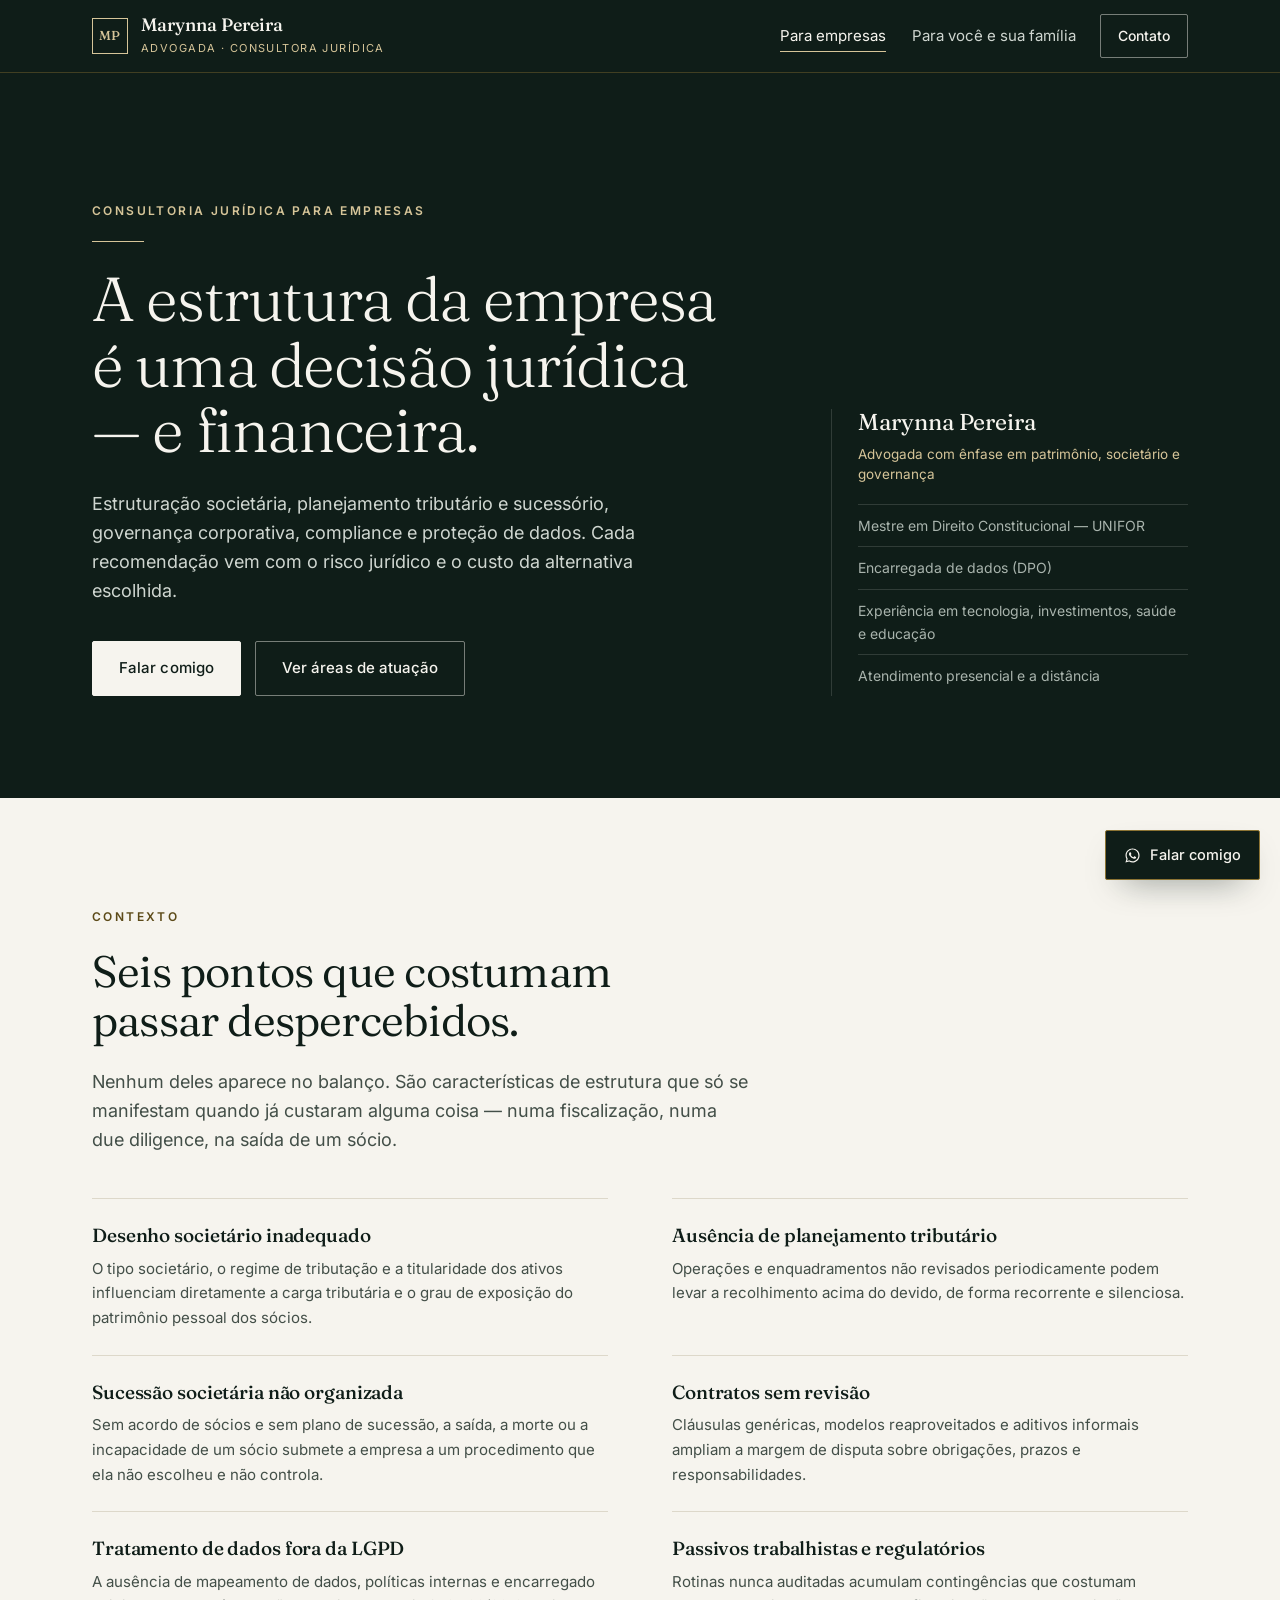
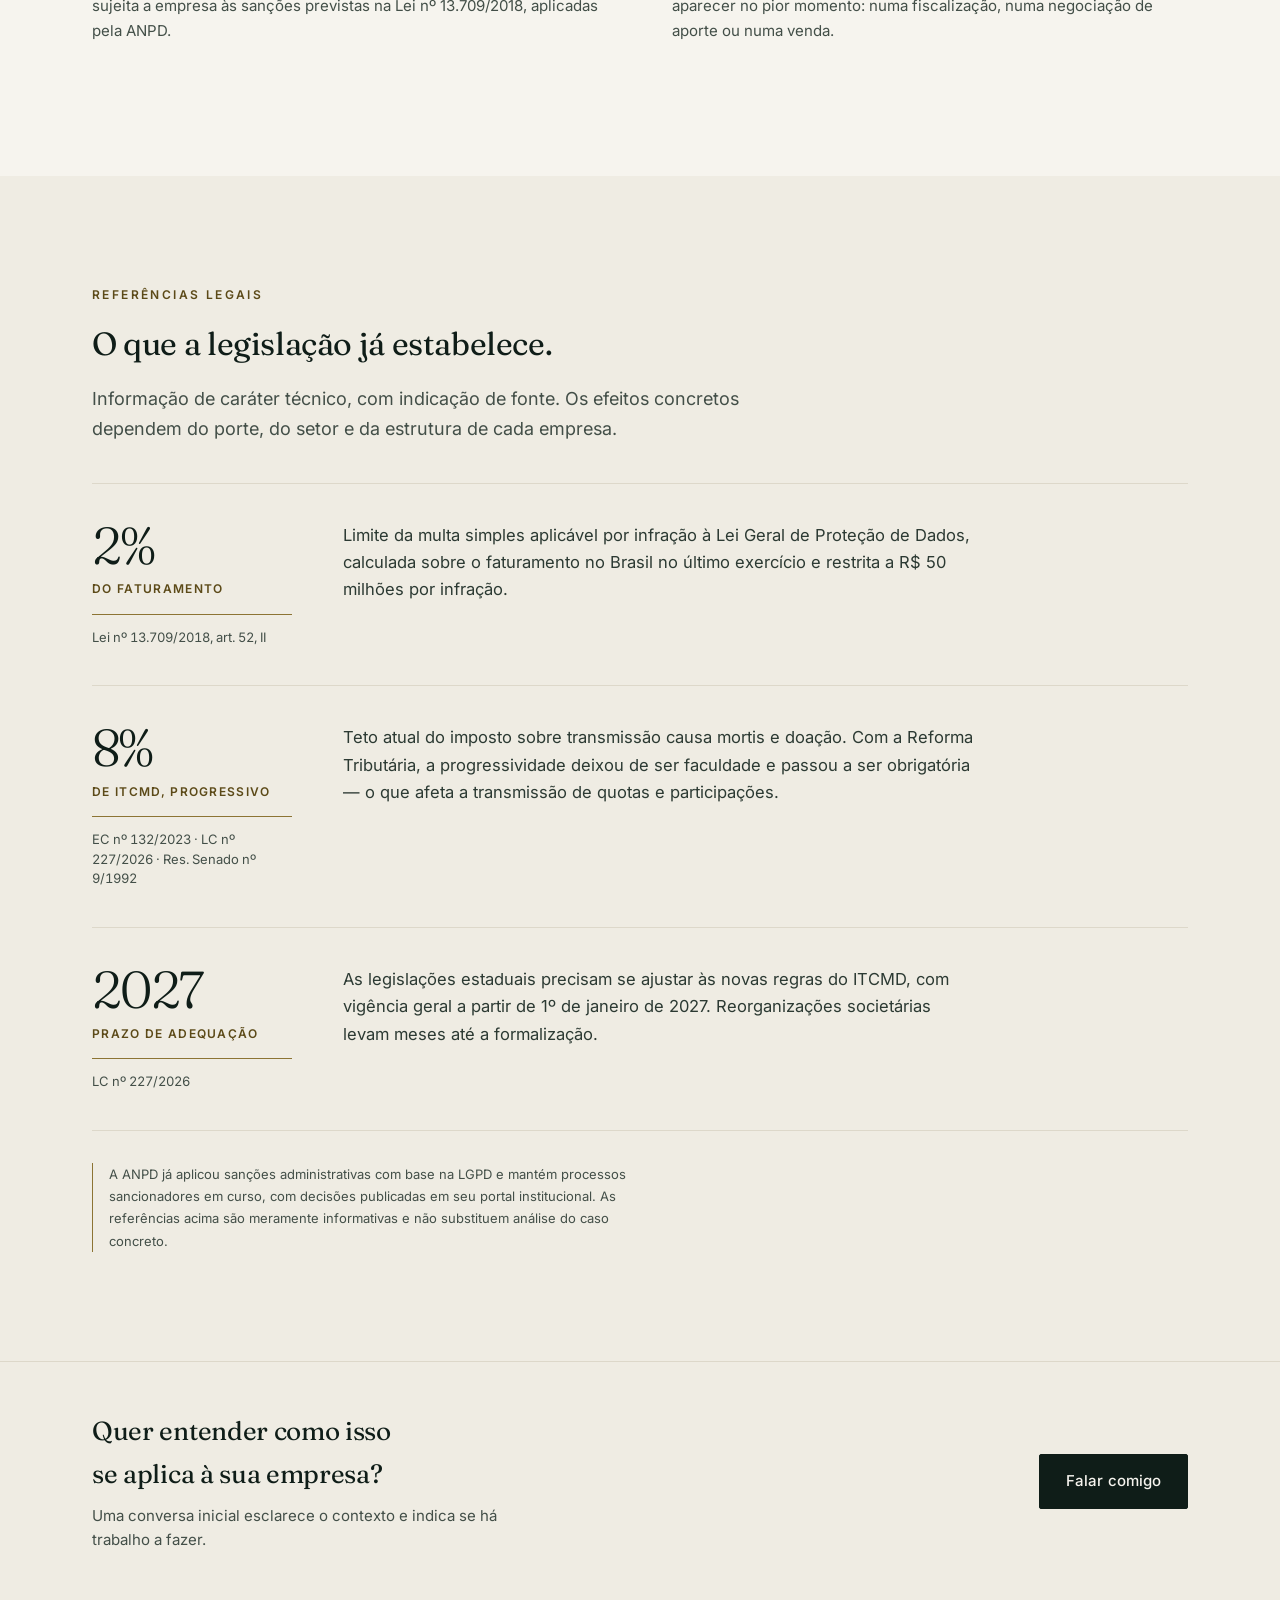
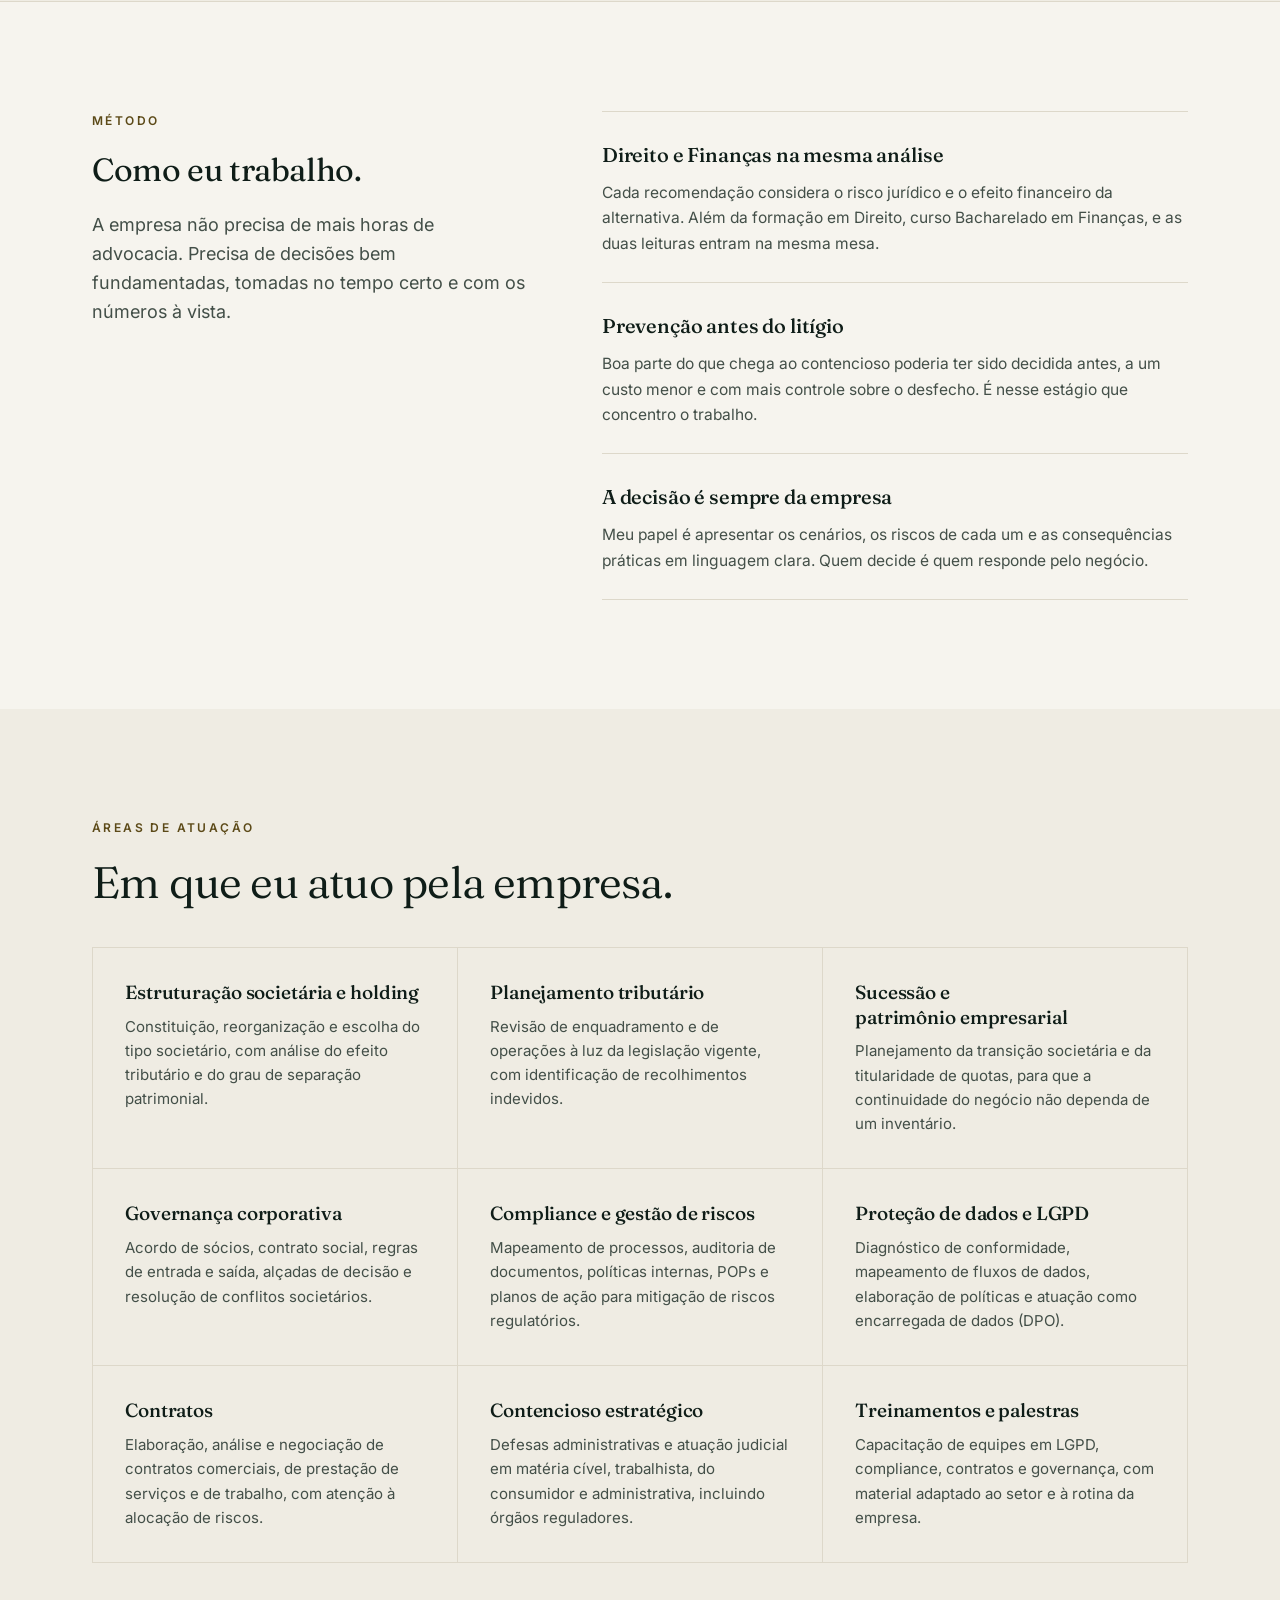
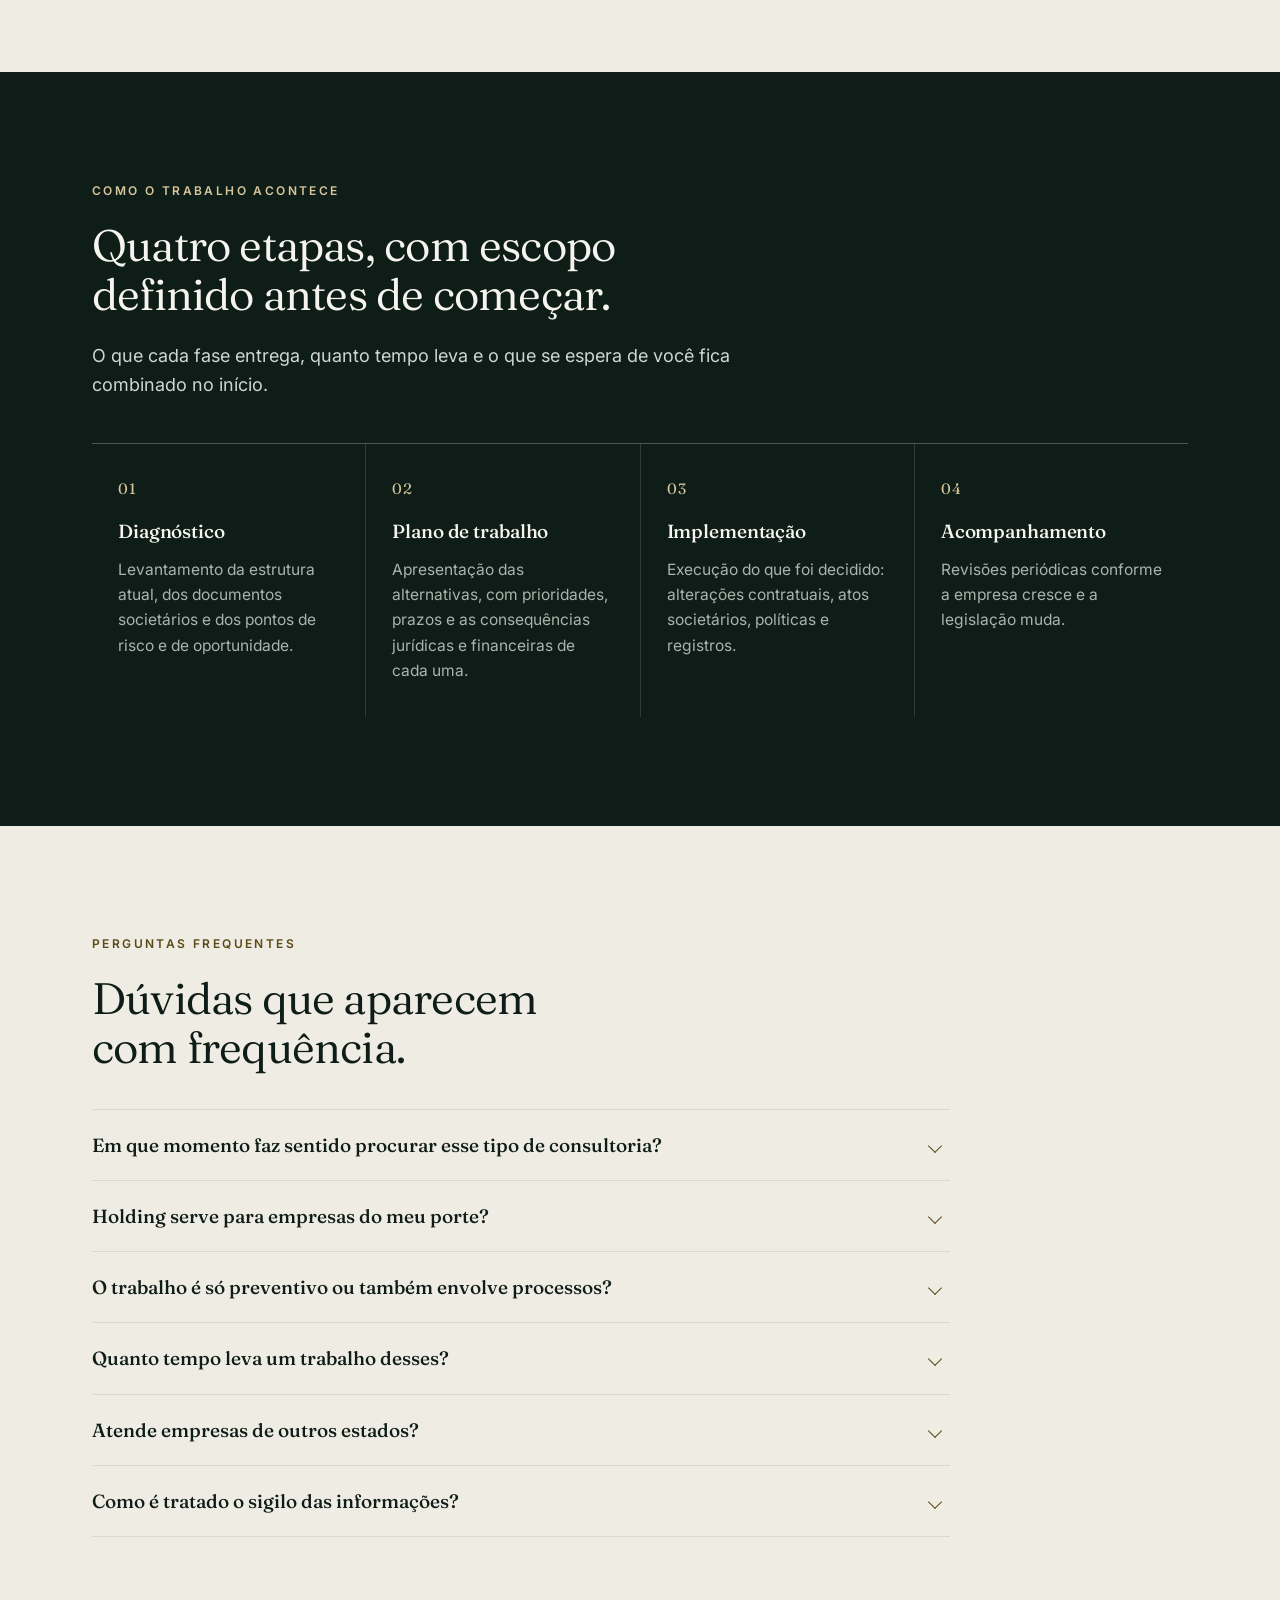
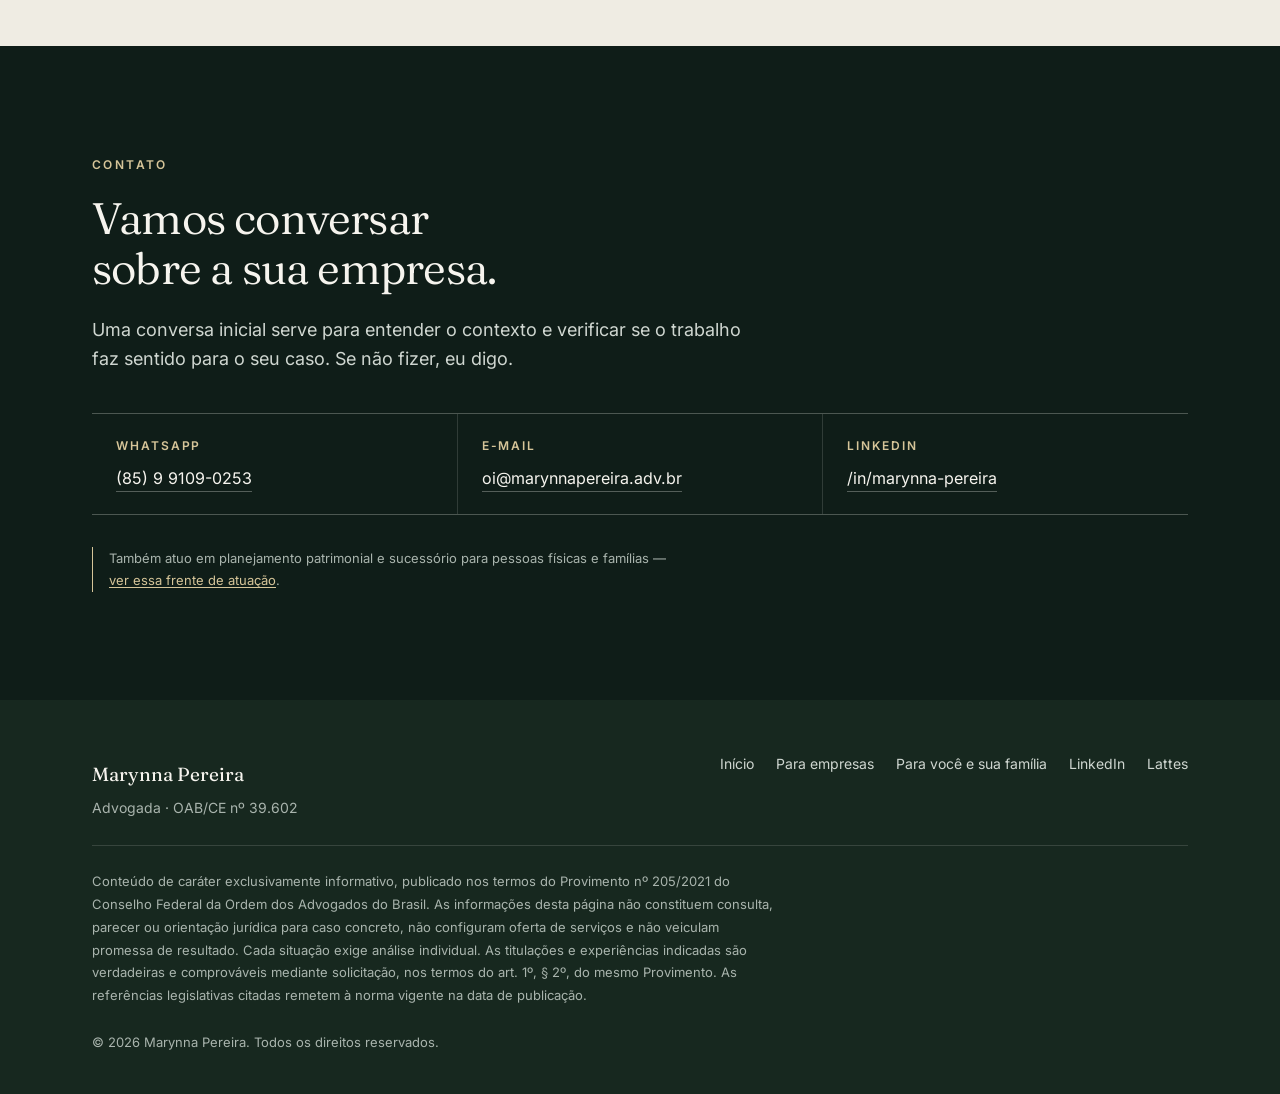
==== commit 37c482d7: "Deixa de publicar o endereço de rua O rodapé das três páginas trazia rua, número, cidade, UF e CEP, " ====
--- a/empresas/index.html
+++ b/empresas/index.html
@@ -122,6 +122,7 @@
 }
 
 section{padding:clamp(66px,8.5vw,116px) 0}
+.sec-tight{padding:clamp(52px,6.5vw,84px) 0}
 
 /* superfícies escuras */
 .on-ink{background:var(--ink);color:var(--on-dark)}
@@ -144,6 +145,7 @@
 .h-md{font-size:clamp(24px,2.8vw,32px);font-weight:400;line-height:1.18;letter-spacing:-.012em}
 
 .lead{font-size:clamp(17px,1.4vw,19.5px);line-height:1.62;color:var(--slate);max-width:60ch}
+.lead-wide{max-width:none}
 .lead + .lead{margin-top:18px}
 h1 + .lead,h2 + .lead{margin-top:clamp(16px,1.7vw,22px)}
 .measure{max-width:20ch}
@@ -530,7 +532,7 @@
   padding-bottom:26px;border-bottom:1px solid var(--line-dark);
 }
 .foot .idn{font-family:var(--ff-display);font-weight:400;font-size:19px;color:var(--paper)}
-.foot-id p,.foot-id address{margin-top:7px;line-height:1.6;font-style:normal}
+.foot-id p{margin-top:7px;line-height:1.6}
 .foot-nav{display:flex;gap:22px;flex-wrap:wrap}
 .foot-nav a{border-bottom:none}
 /* no celular a lista do rodapé é o menu de verdade: precisa de alvo */
@@ -605,10 +607,8 @@
   ],
   "address": {
     "@type": "PostalAddress",
-    "streetAddress": "Rua Monsenhor Bruno, 2220",
     "addressLocality": "Fortaleza",
     "addressRegion": "CE",
-    "postalCode": "60115-046",
     "addressCountry": "BR"
   },
   "telephone": "+5585991090253",
@@ -1020,7 +1020,6 @@
       <div class="foot-id">
         <p class="idn">Marynna Pereira</p>
         <p>Advogada · OAB/CE nº 39.602</p>
-        <address>Rua Monsenhor Bruno, 2220 — Fortaleza/CE, 60115-046</address>
       </div>
       <nav class="foot-nav" aria-label="Rodapé">
         <a href="../">Início</a>
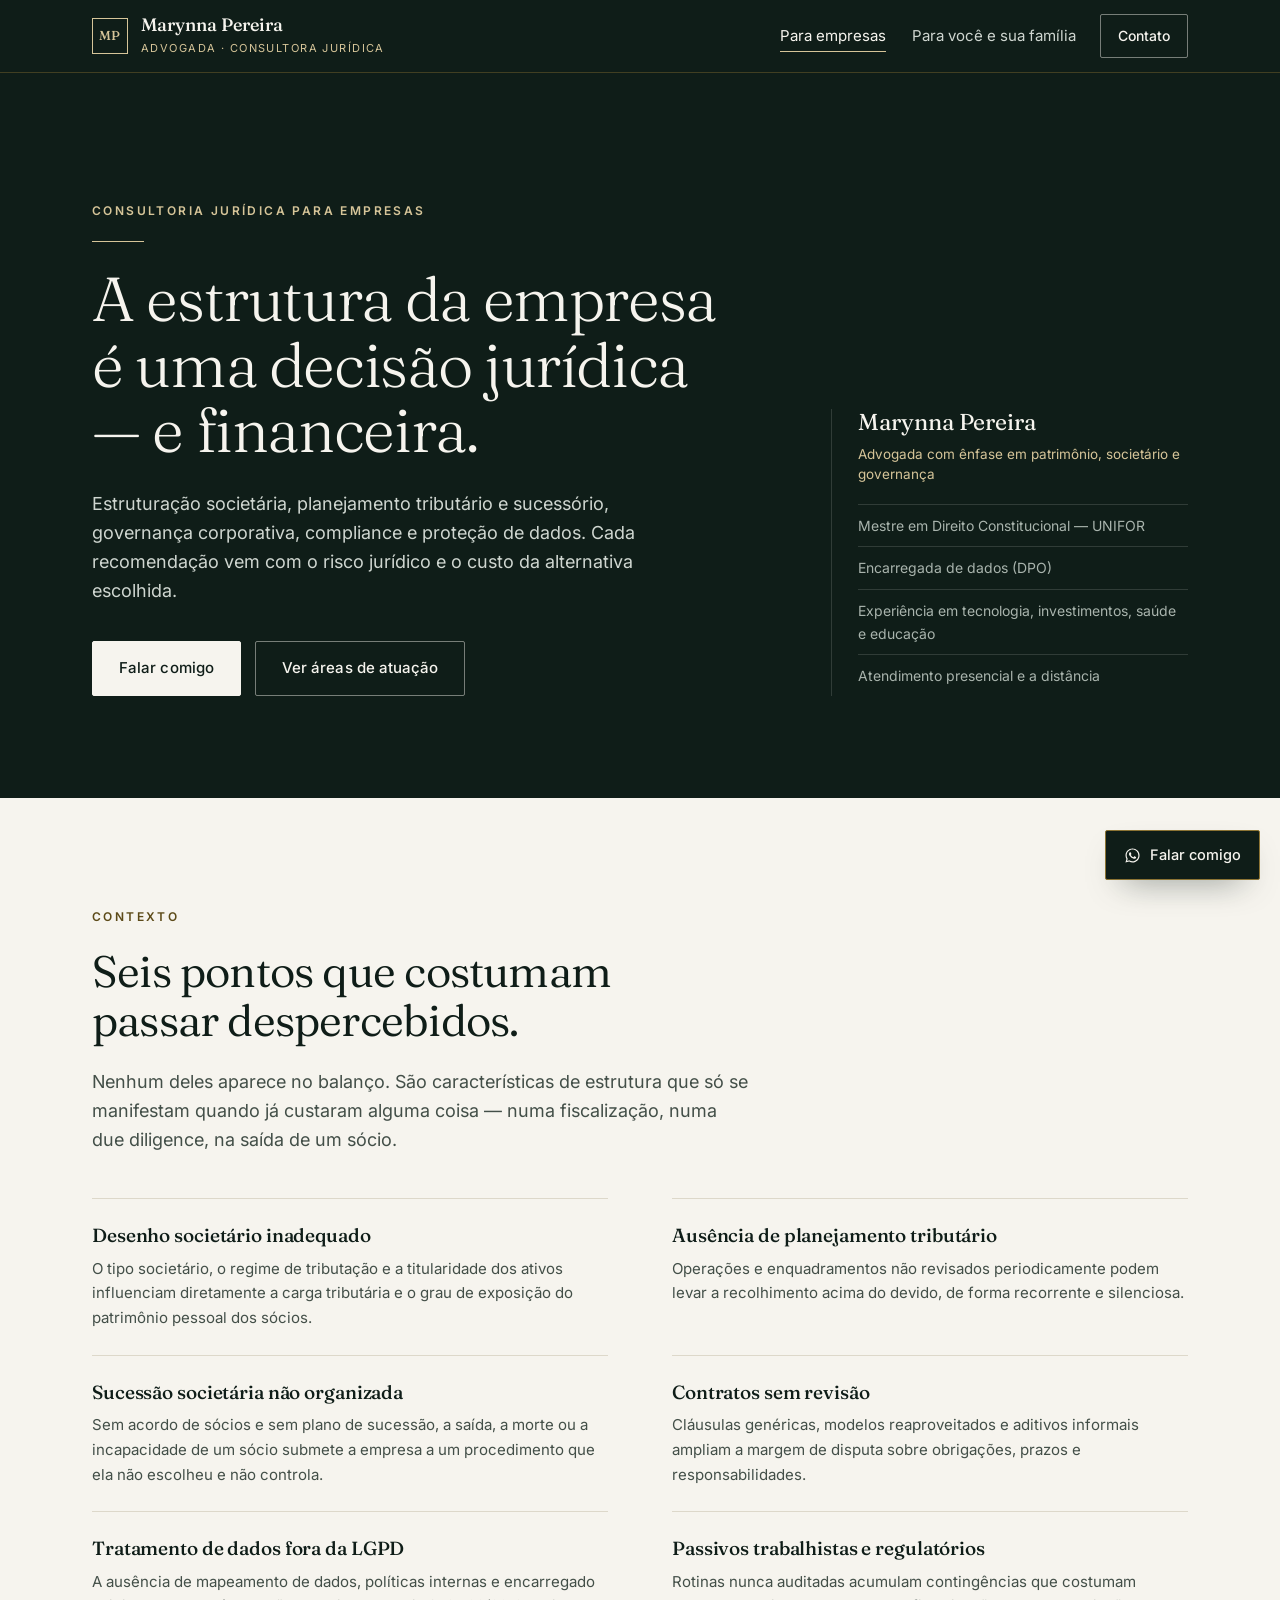
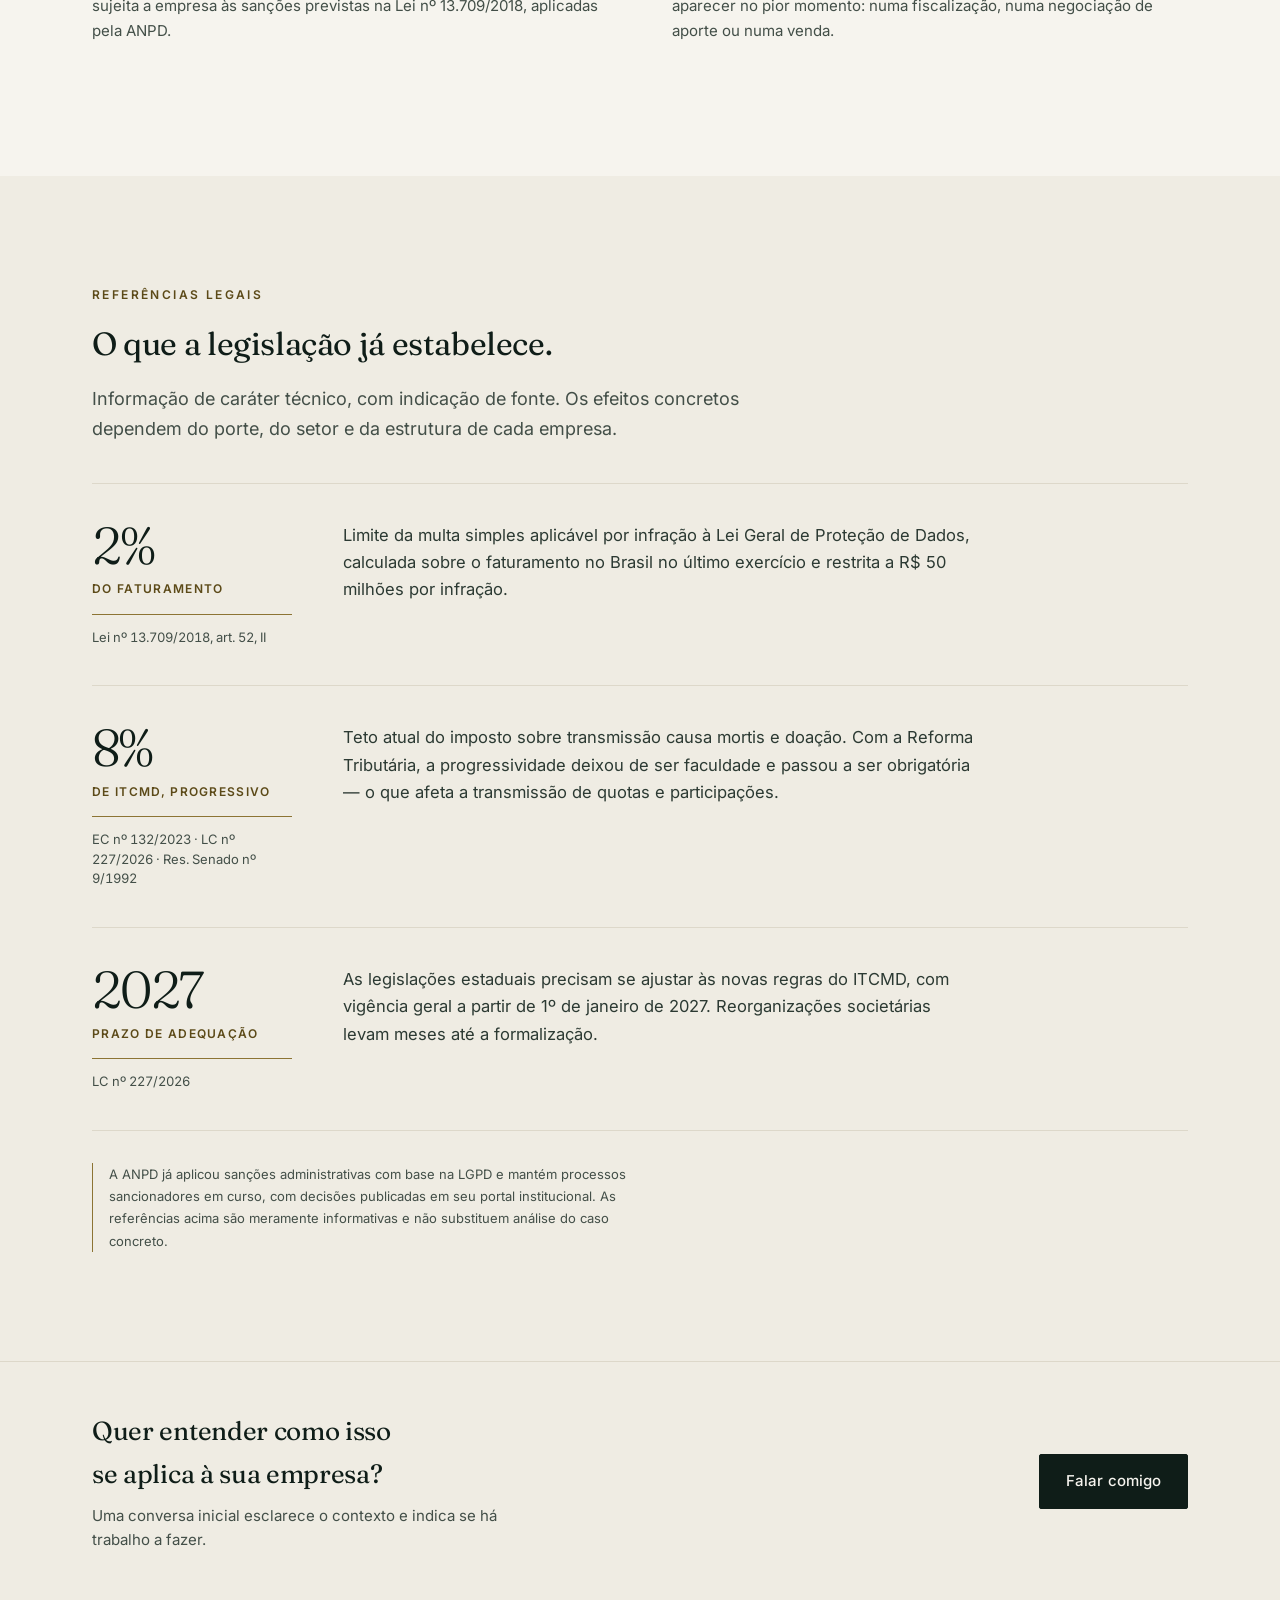
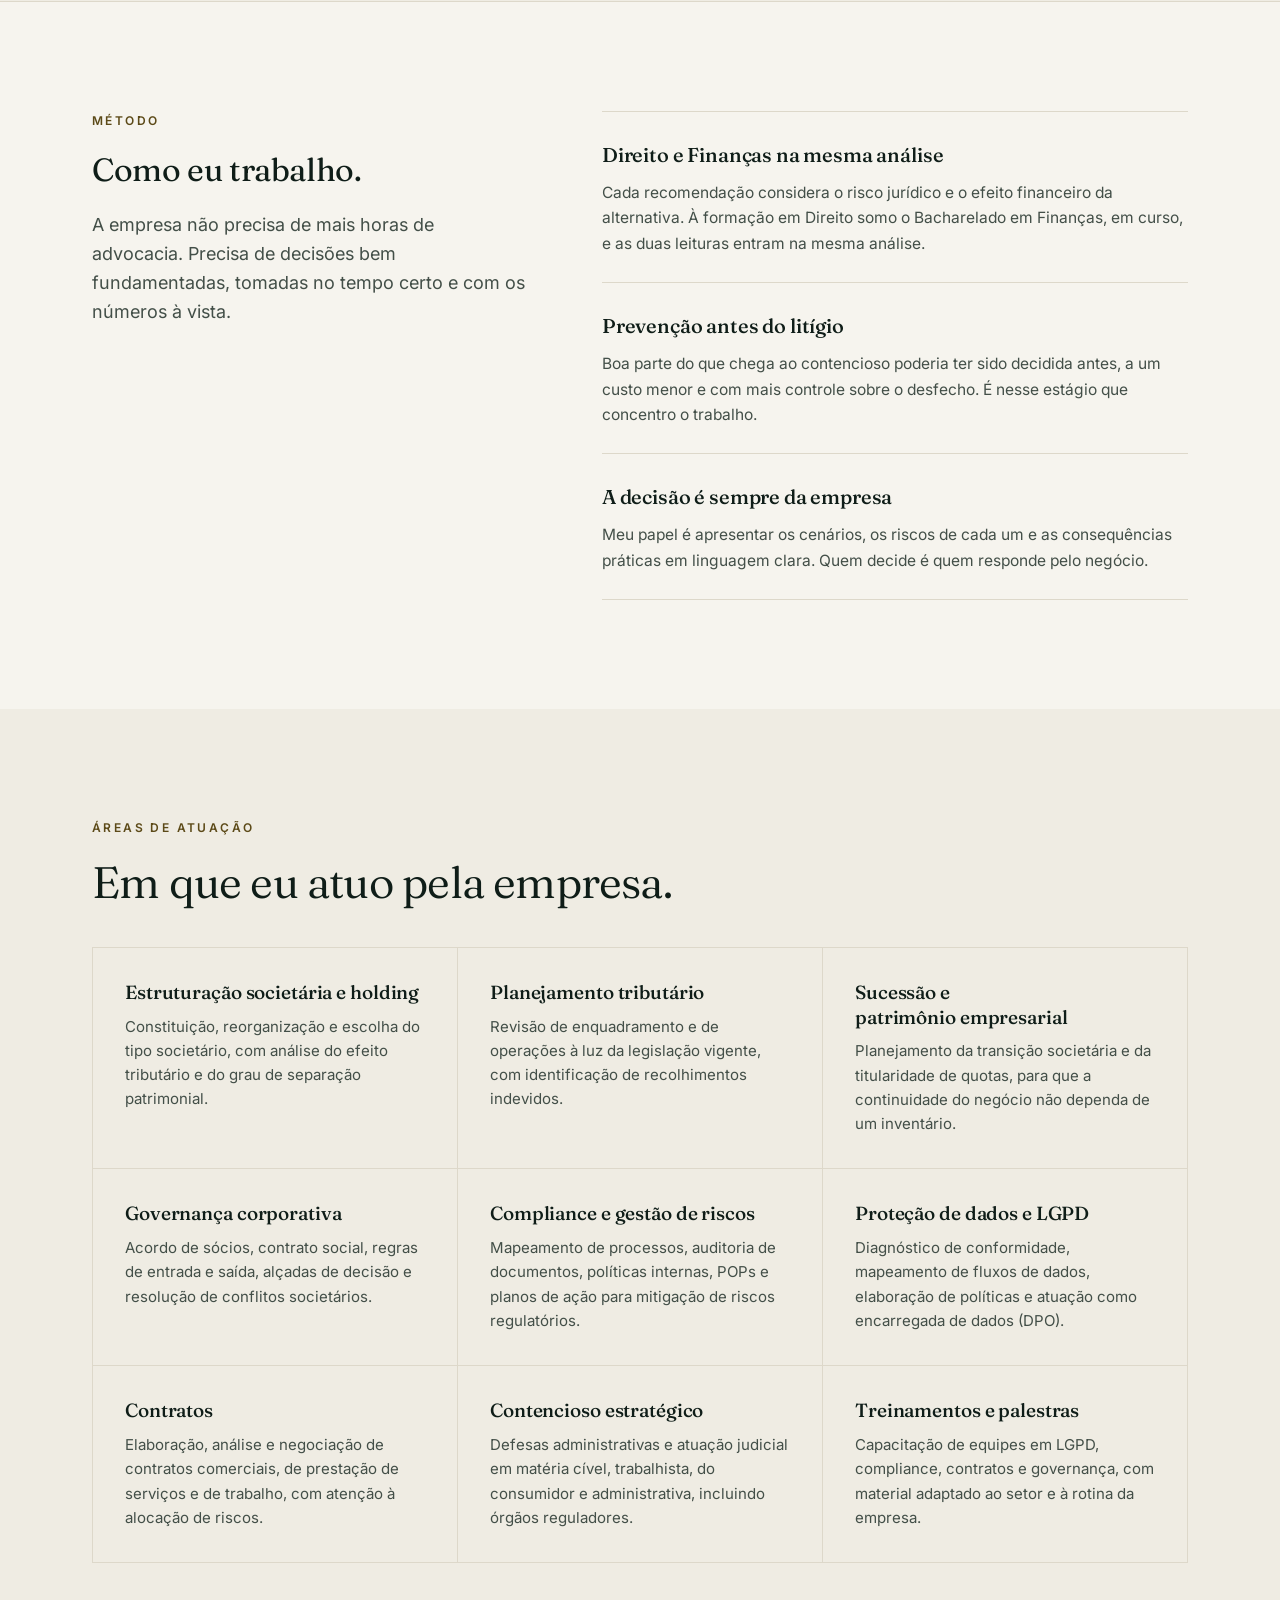
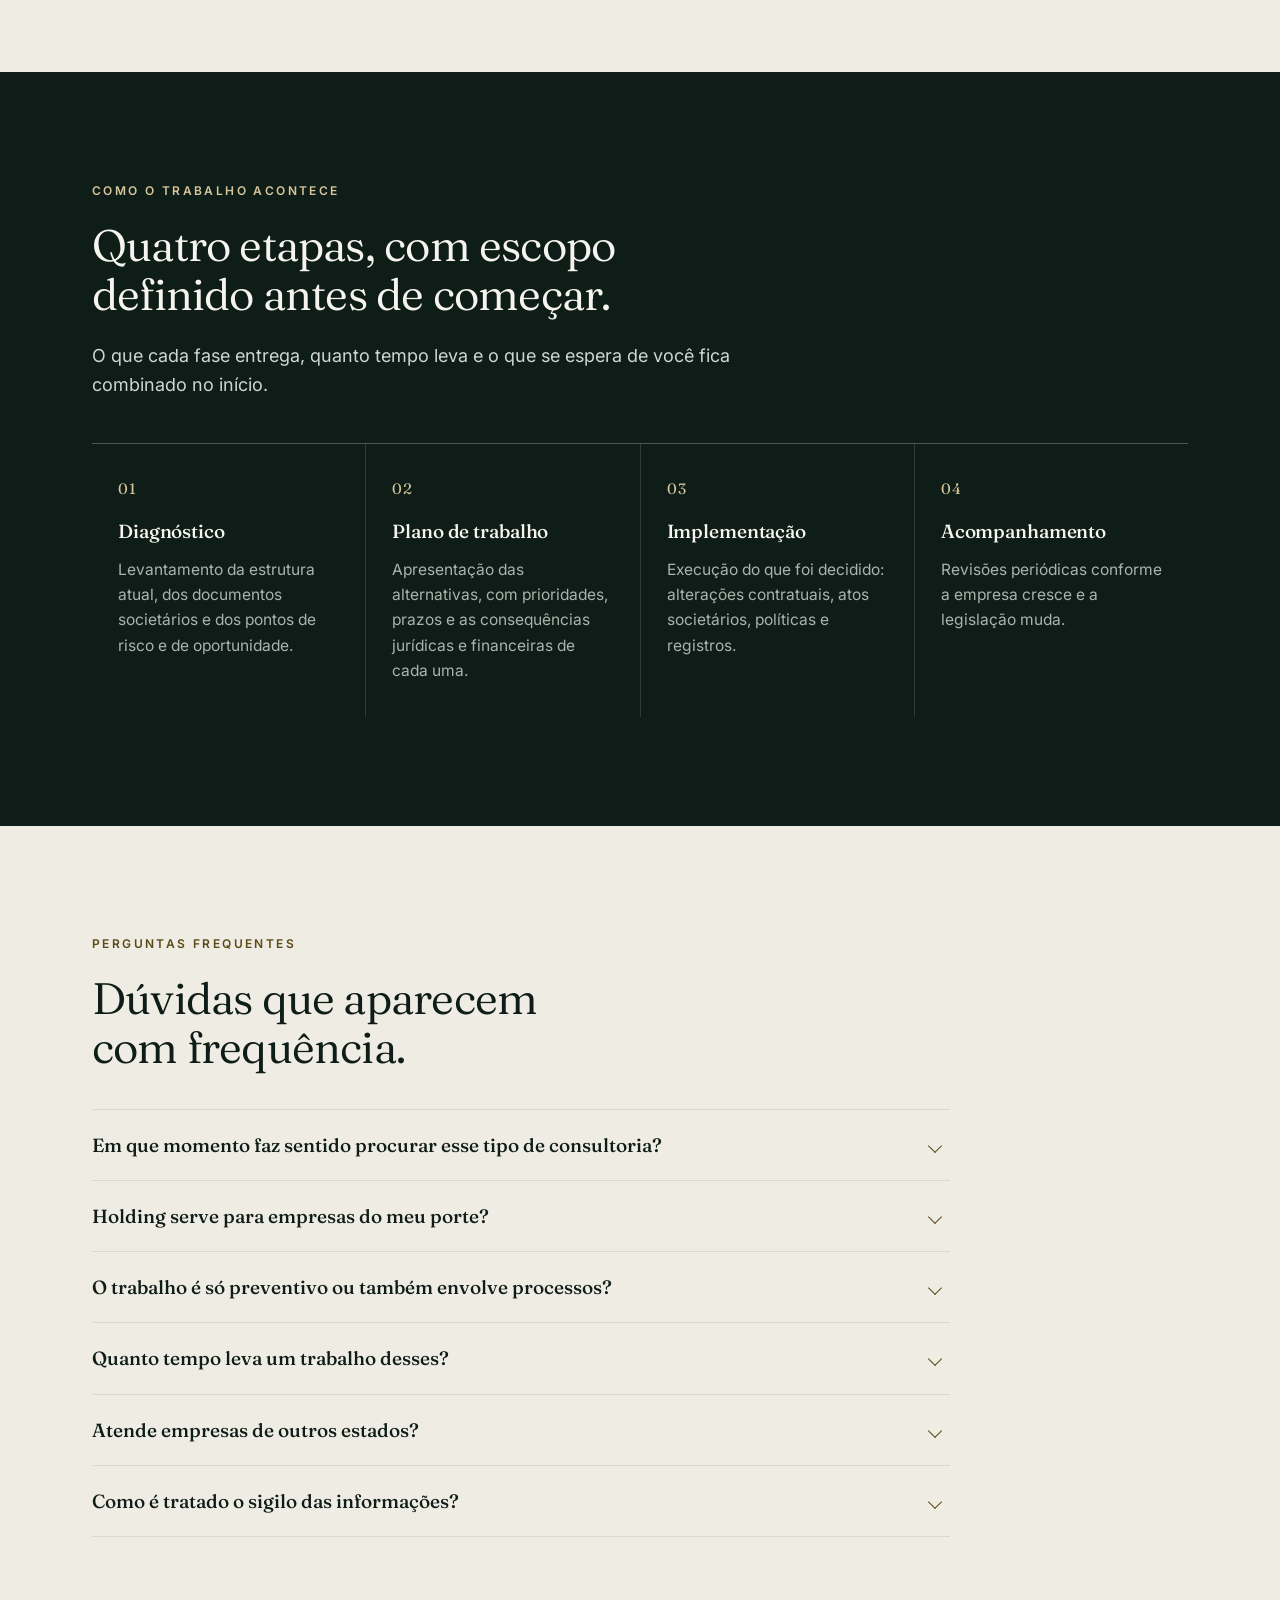
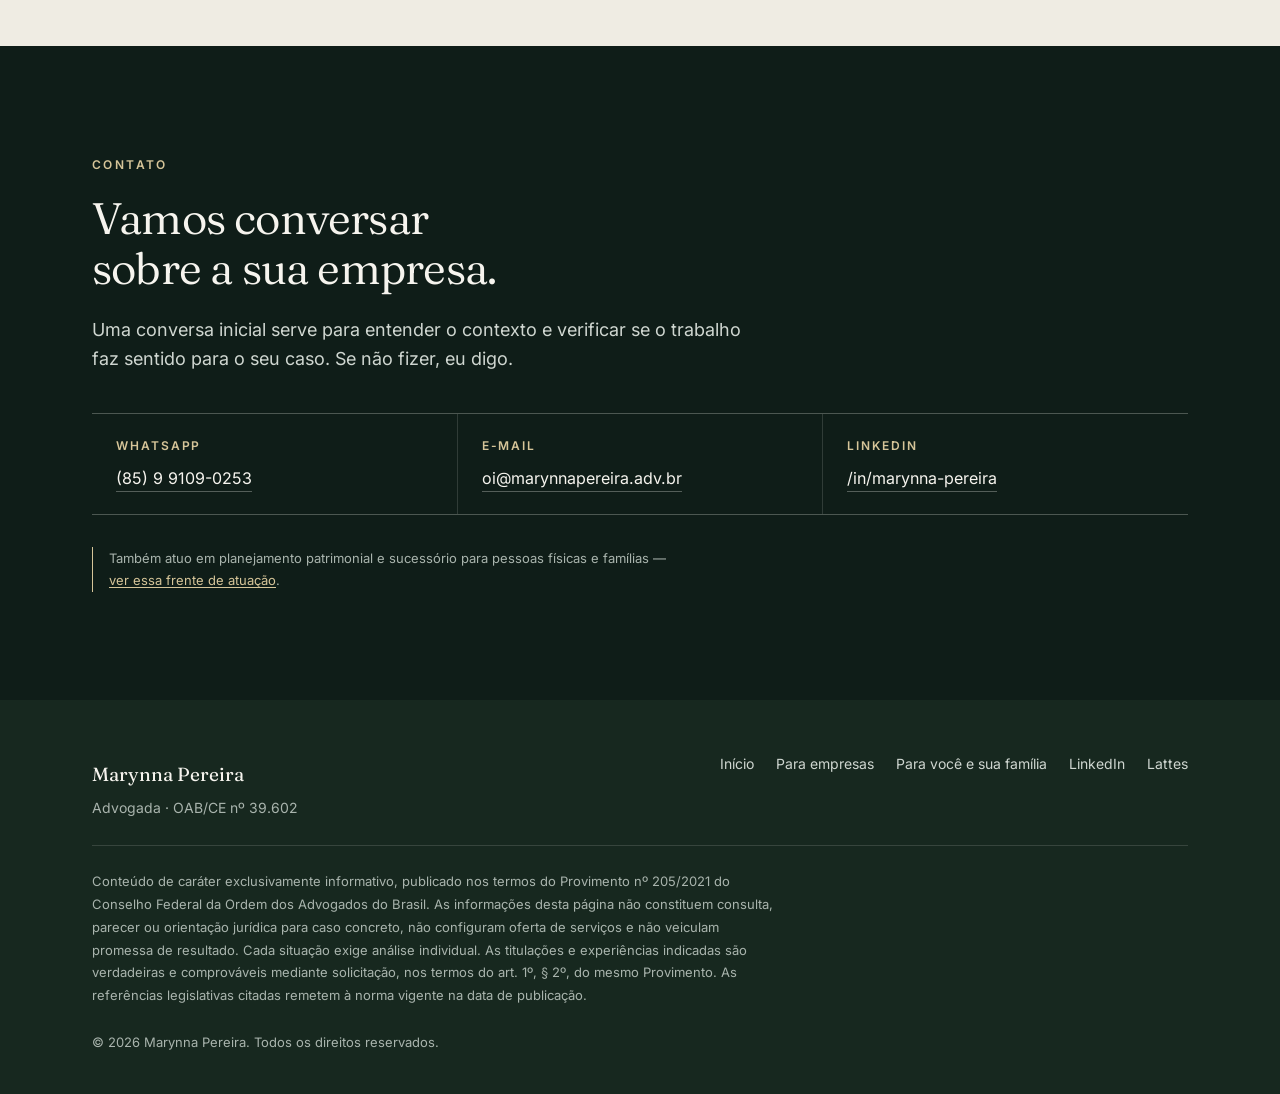
==== commit 36bb40a5: "Concentra a credencial de Finanças na página de empresas A formação em Finanças aparecia em dois lug" ====
--- a/empresas/index.html
+++ b/empresas/index.html
@@ -818,8 +818,8 @@
             <h3>Direito e Finanças na mesma análise</h3>
             <p>
               Cada recomendação considera o risco jurídico e o efeito financeiro da alternativa.
-              Além da formação em Direito, curso Bacharelado em Finanças, e as duas leituras
-              entram na mesma mesa.
+              À formação em Direito somo o Bacharelado em Finanças, em curso, e as duas leituras
+              entram na mesma análise.
             </p>
           </li>
           <li>
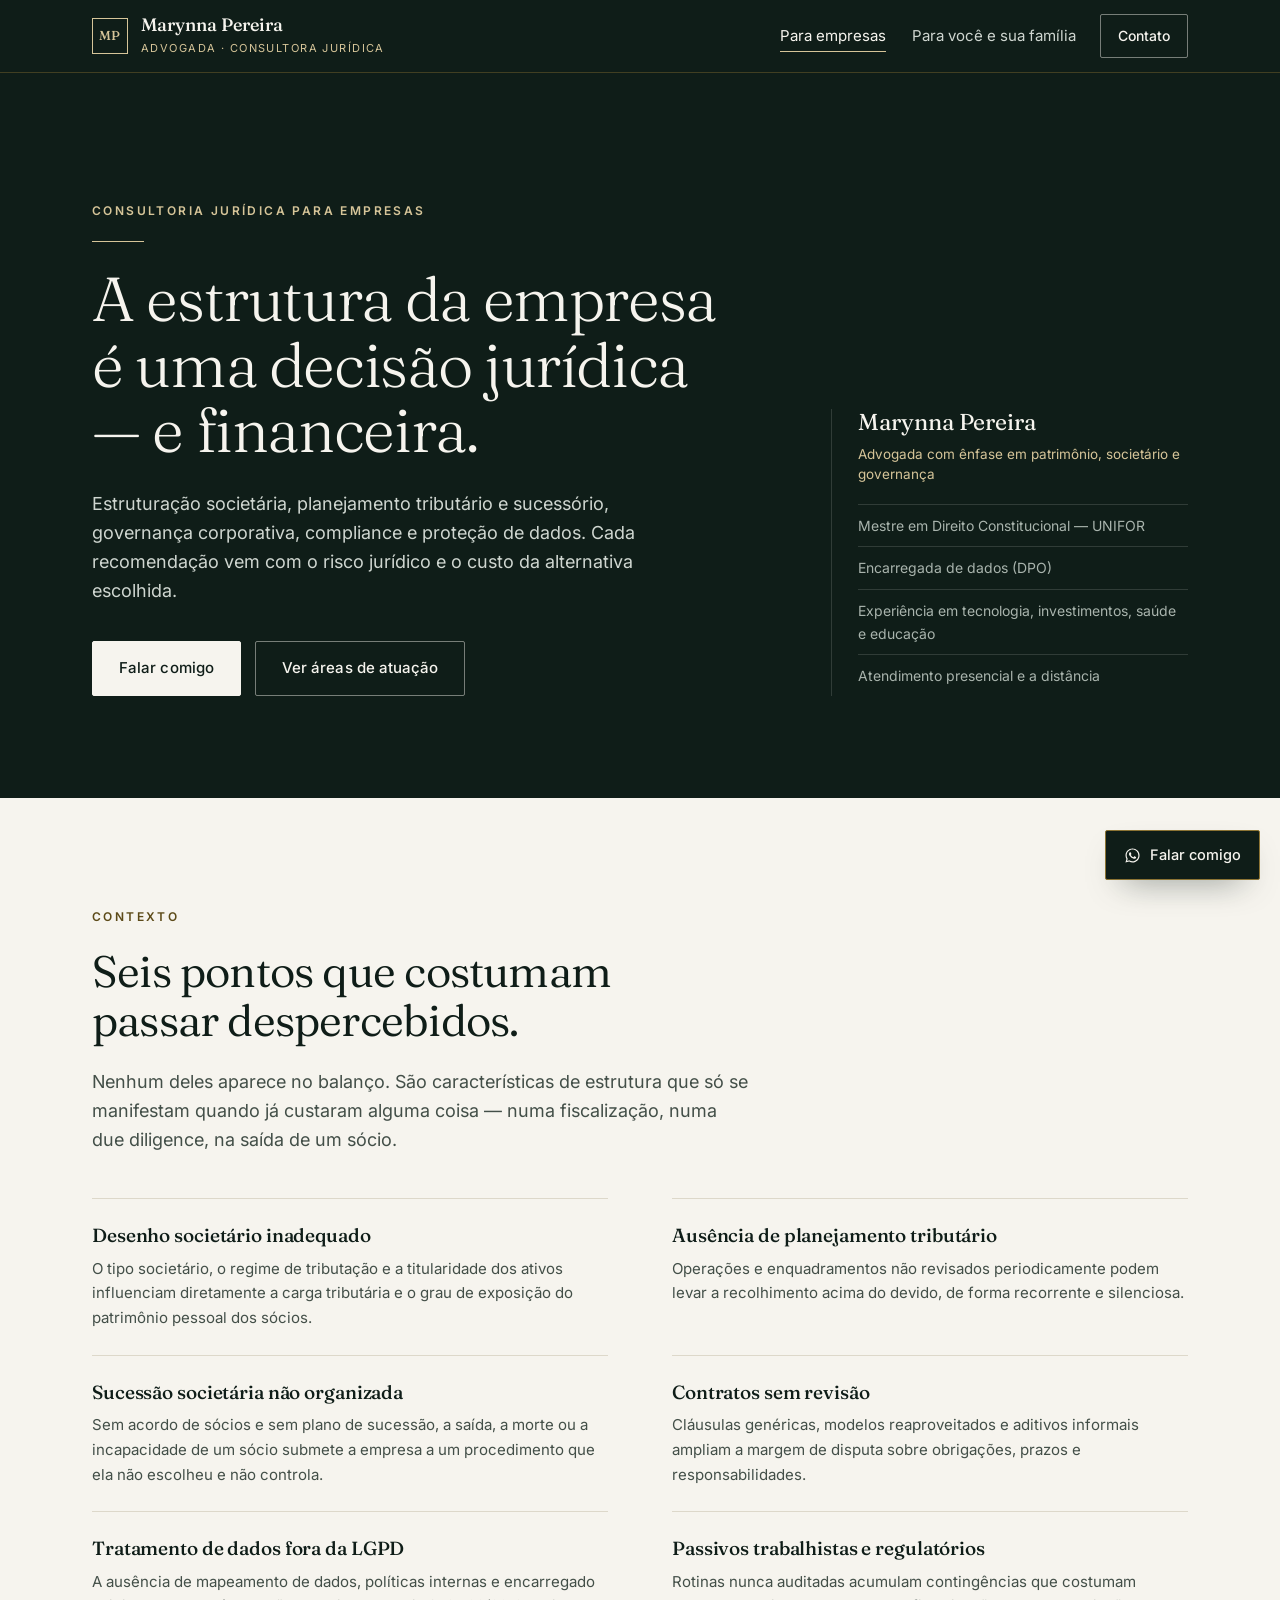
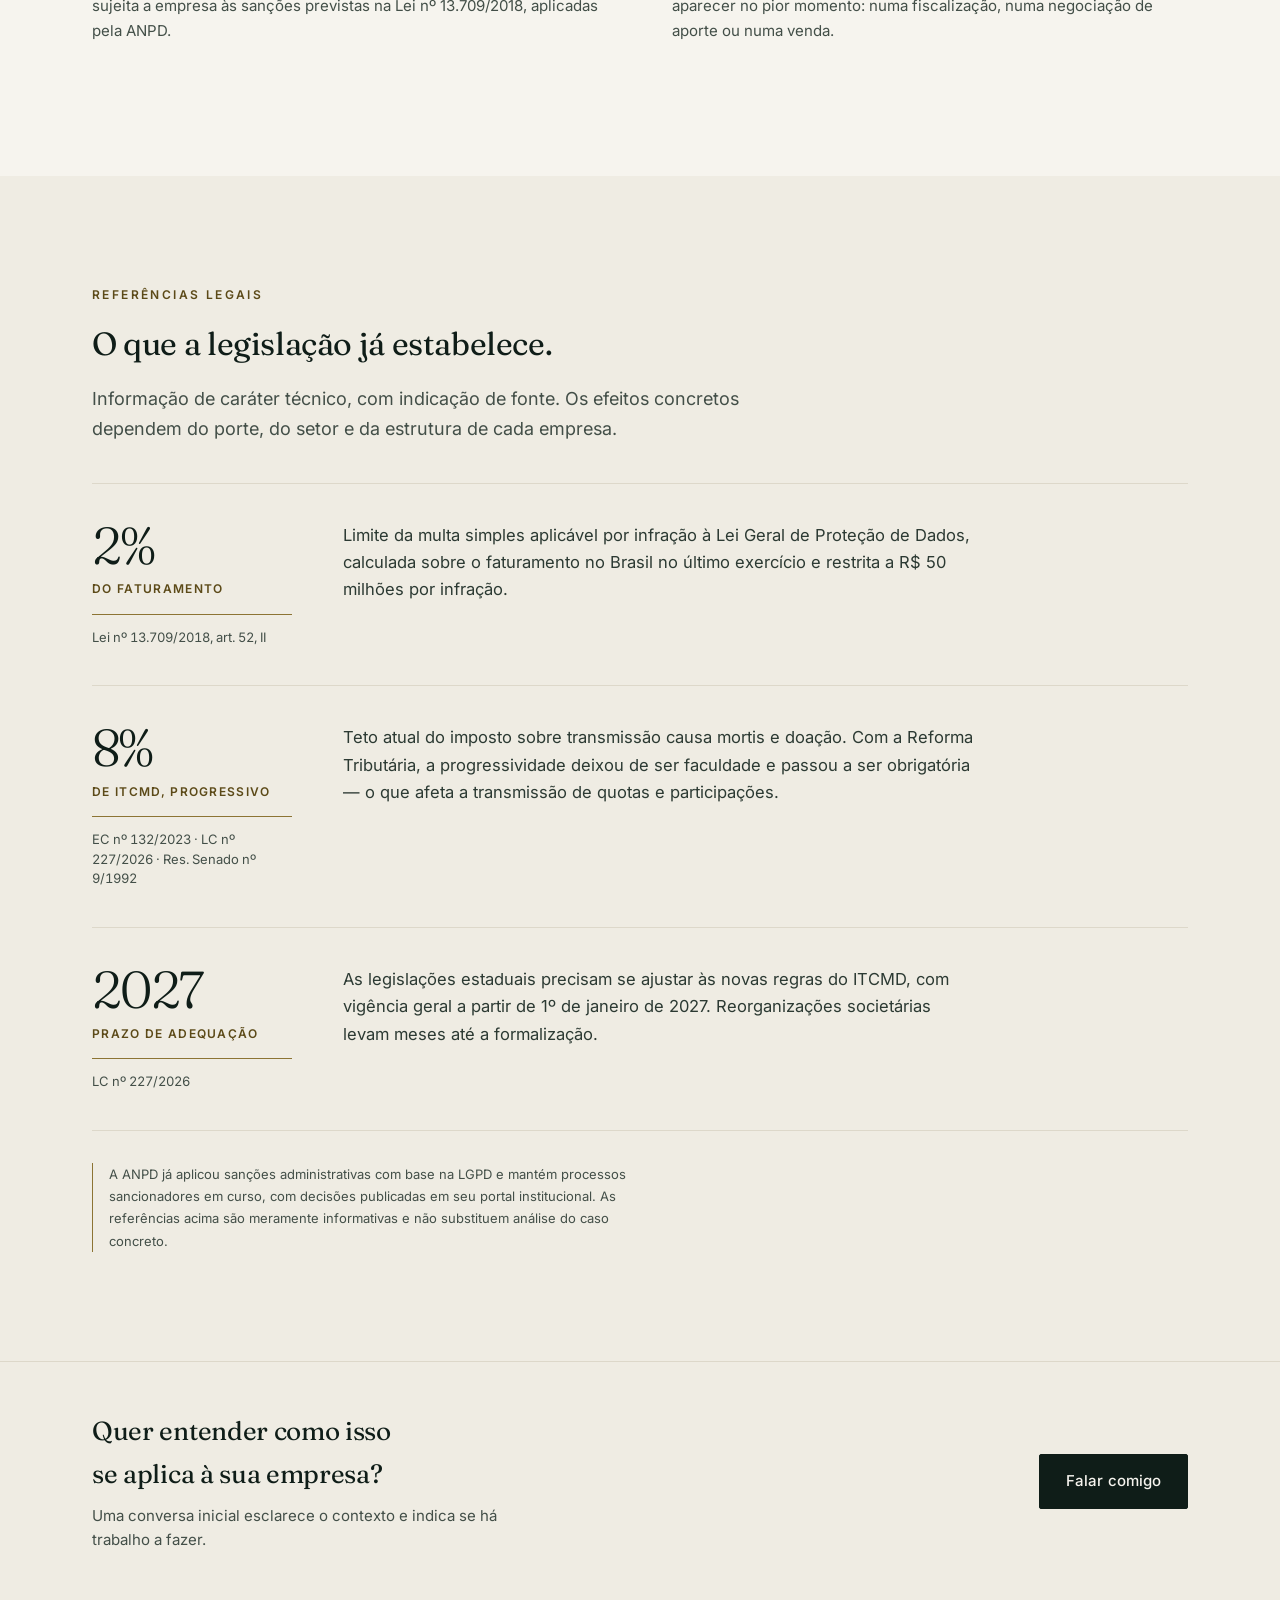
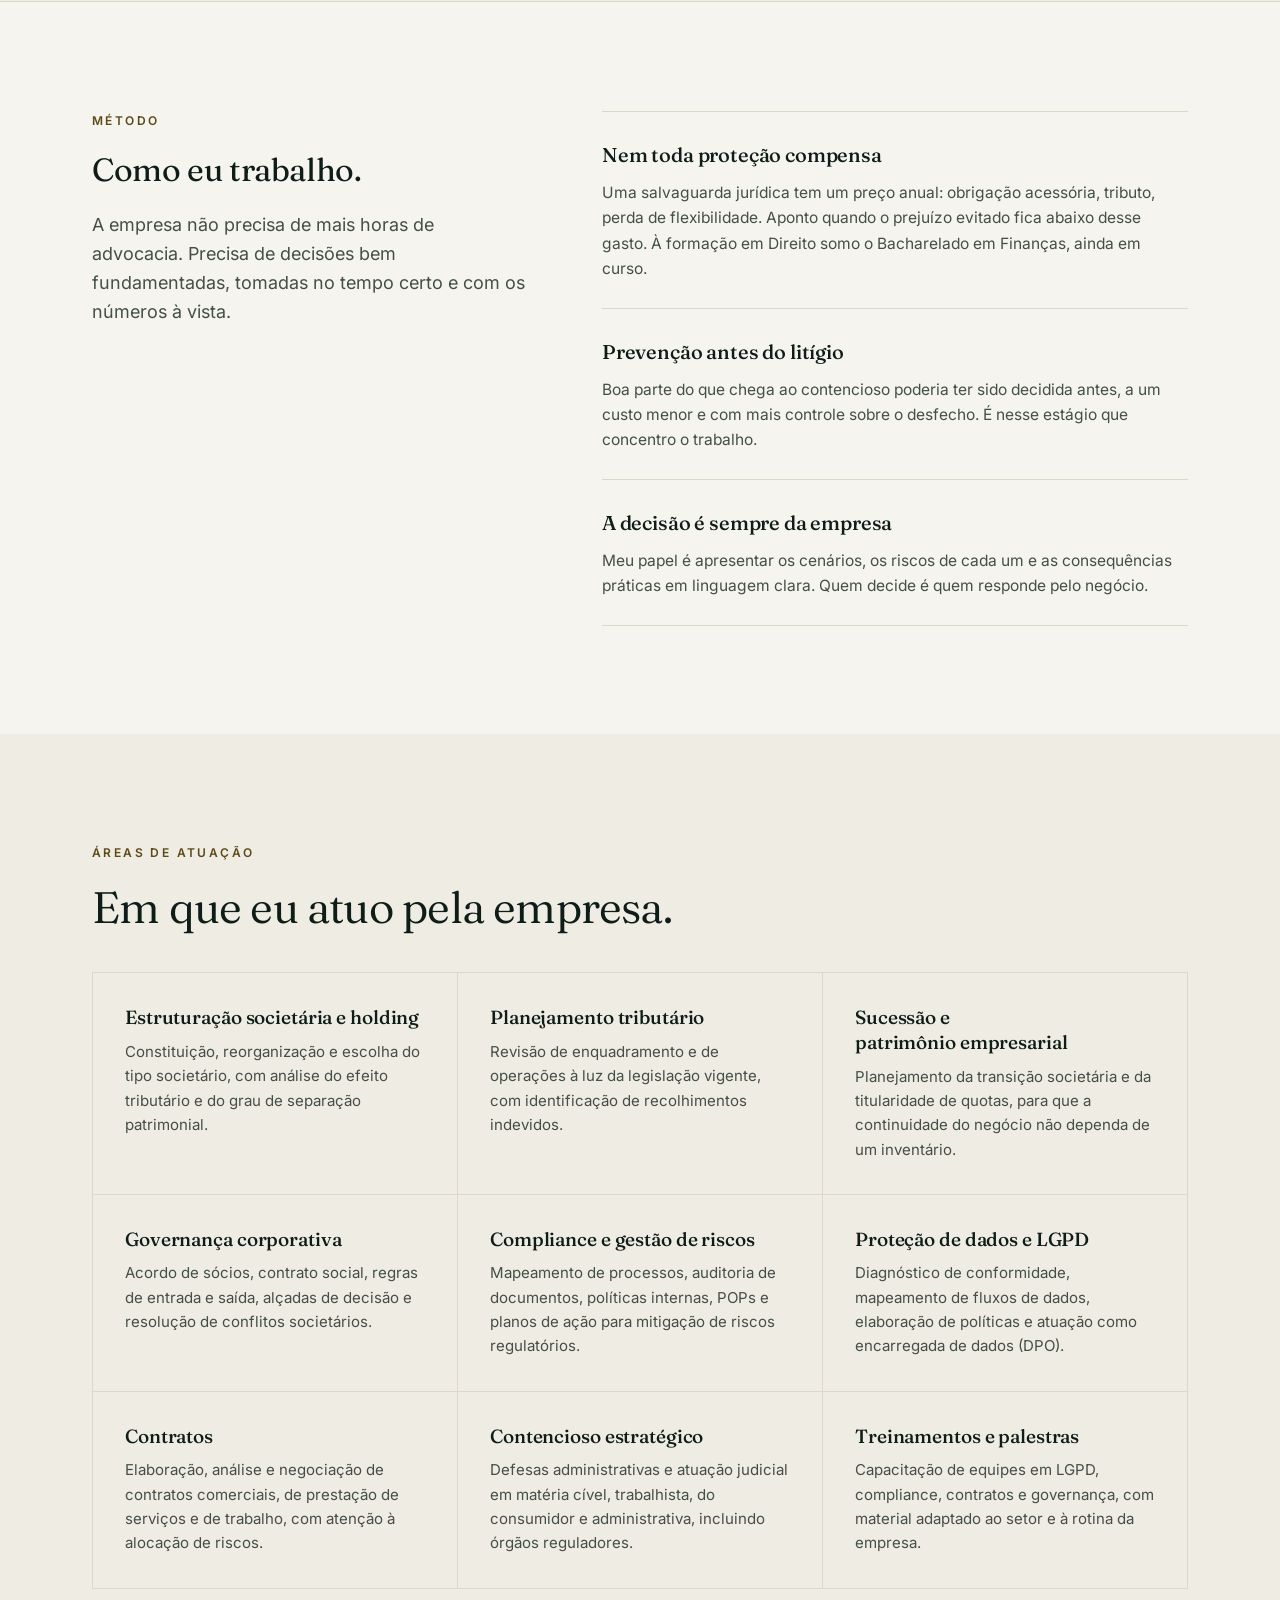
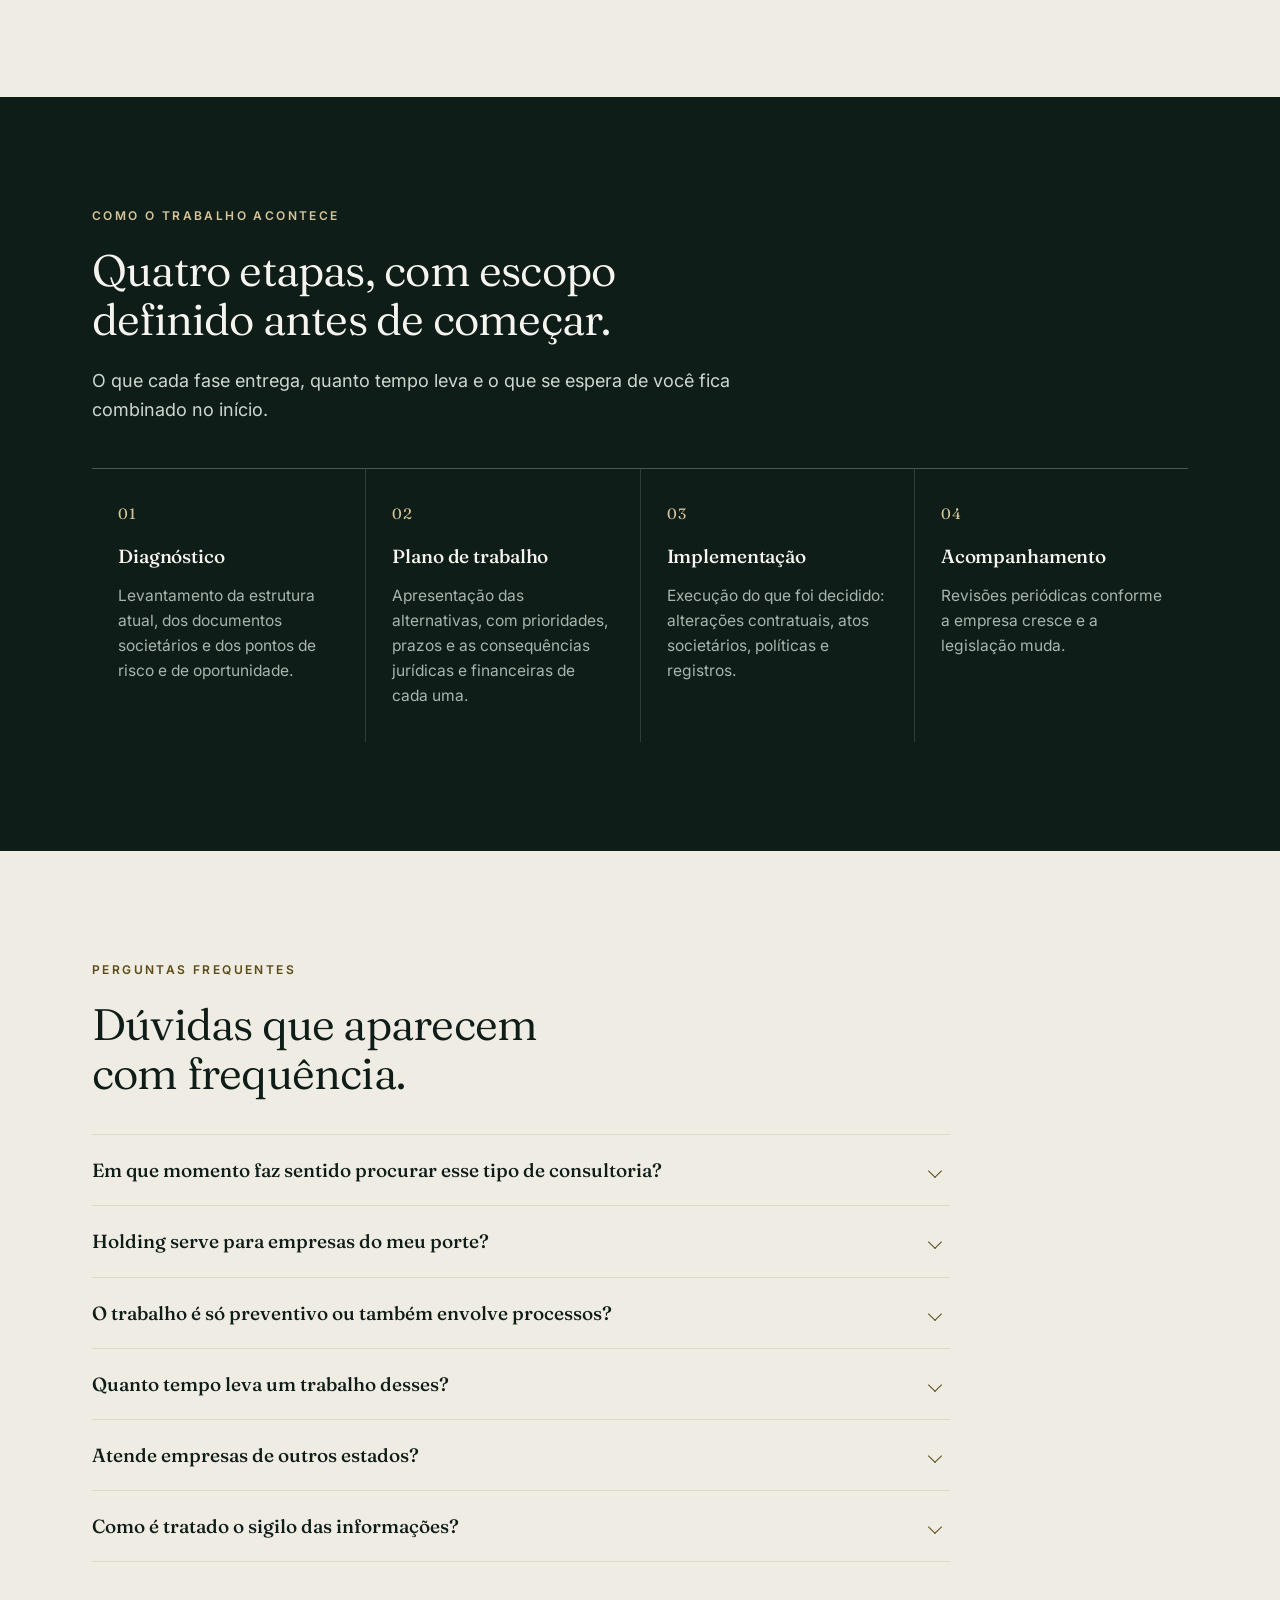
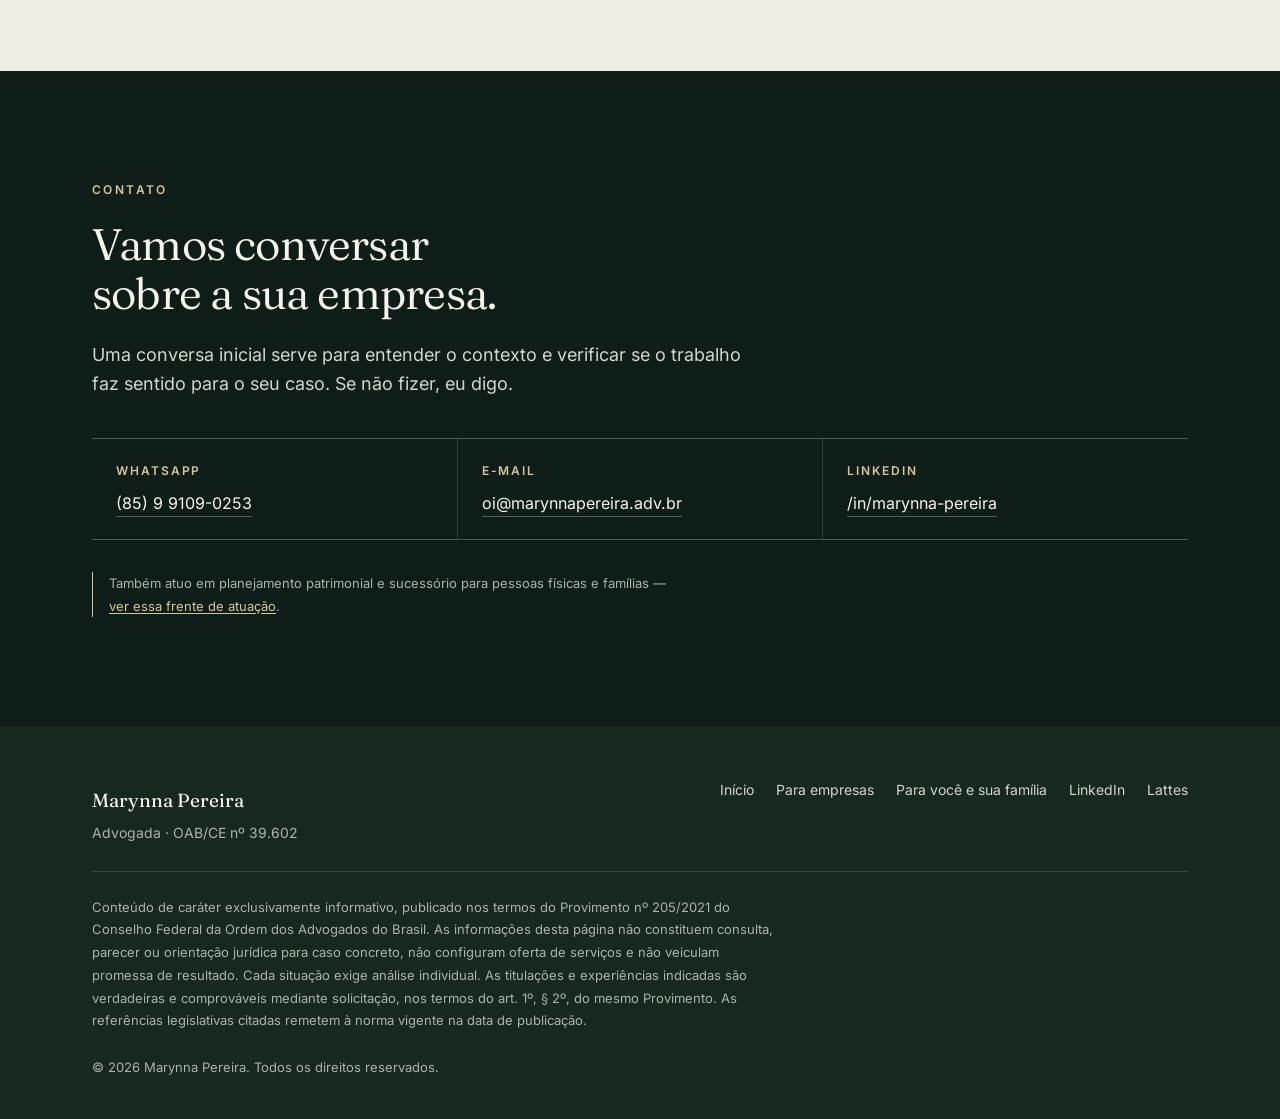
==== commit bbda64af: "Troca o princípio de Finanças por uma consequência verificável "Direito e Finanças na mesma análise"" ====
--- a/empresas/index.html
+++ b/empresas/index.html
@@ -9,11 +9,23 @@
 <meta name="robots" content="index, follow">
 <meta name="theme-color" content="#0F1D18">
 <meta name="color-scheme" content="light">
+<link rel="canonical" href="https://marynnapereira.adv.br/empresas/">
+<meta property="og:url" content="https://marynnapereira.adv.br/empresas/">
 <meta property="og:type" content="website">
 <meta property="og:locale" content="pt_BR">
 <meta property="og:title" content="Consultoria jurídica para empresas | Marynna Pereira">
 <meta property="og:description" content="Estruturação societária, holding, planejamento tributário, governança corporativa, compliance e LGPD para empresas. Atendimento presencial e a distância.">
 <meta property="og:site_name" content="Marynna Pereira — Advocacia e Consultoria Jurídica">
+<meta property="og:image" content="https://marynnapereira.adv.br/og/empresas.png">
+<meta property="og:image:type" content="image/png">
+<meta property="og:image:width" content="1200">
+<meta property="og:image:height" content="630">
+<meta property="og:image:alt" content="Cartão da página para empresas: a estrutura da empresa é uma decisão jurídica — e financeira.">
+<meta name="twitter:card" content="summary_large_image">
+<meta name="twitter:title" content="Consultoria jurídica para empresas | Marynna Pereira">
+<meta name="twitter:description" content="Estruturação societária, holding, planejamento tributário, governança corporativa, compliance e LGPD para empresas. Atendimento presencial e a distância.">
+<meta name="twitter:image" content="https://marynnapereira.adv.br/og/empresas.png">
+<meta name="twitter:image:alt" content="Cartão da página para empresas: a estrutura da empresa é uma decisão jurídica — e financeira.">
 <link rel="icon" href="data:image/svg+xml,%3Csvg%20xmlns='http://www.w3.org/2000/svg'%20viewBox='0%200%2032%2032'%3E%3Crect%20width='32'%20height='32'%20fill='%230F1D18'/%3E%3Ctext%20x='16'%20y='22'%20font-family='Georgia,serif'%20font-size='15'%20fill='%23D6C599'%20text-anchor='middle'%3EMP%3C/text%3E%3C/svg%3E">
 <style>
 @font-face{font-family:'Fraunces';font-style:normal;font-display:swap;font-weight:100 900;src:url([data-uri]) format('woff2');unicode-range:U+0000-00FF,U+0131,U+0152-0153,U+02BB-02BC,U+02C6,U+02DA,U+02DC,U+0304,U+0308,U+0329,U+2000-206F,U+20AC,U+2122,U+2191,U+2193,U+2212,U+2215,U+FEFF,U+FFFD;}@font-face{font-family:'Inter';font-style:normal;font-display:swap;font-weight:100 900;src:url([data-uri]) format('woff2');unicode-range:U+0000-00FF,U+0131,U+0152-0153,U+02BB-02BC,U+02C6,U+02DA,U+02DC,U+0304,U+0308,U+0329,U+2000-206F,U+20AC,U+2122,U+2191,U+2193,U+2212,U+2215,U+FEFF,U+FFFD;}
@@ -626,7 +638,8 @@
     "Governança corporativa",
     "Compliance",
     "LGPD"
-  ]
+  ],
+  "url": "https://marynnapereira.adv.br/empresas/"
 }
 </script>
 </head>
@@ -815,11 +828,11 @@
       <div>
         <ul class="principles">
           <li>
-            <h3>Direito e Finanças na mesma análise</h3>
+            <h3>Nem toda proteção compensa</h3>
             <p>
-              Cada recomendação considera o risco jurídico e o efeito financeiro da alternativa.
-              À formação em Direito somo o Bacharelado em Finanças, em curso, e as duas leituras
-              entram na mesma análise.
+              Uma salvaguarda jurídica tem um preço anual: obrigação acessória, tributo, perda de
+              flexibilidade. Aponto quando o prejuízo evitado fica abaixo desse gasto. À formação
+              em Direito somo o Bacharelado em Finanças, ainda em curso.
             </p>
           </li>
           <li>
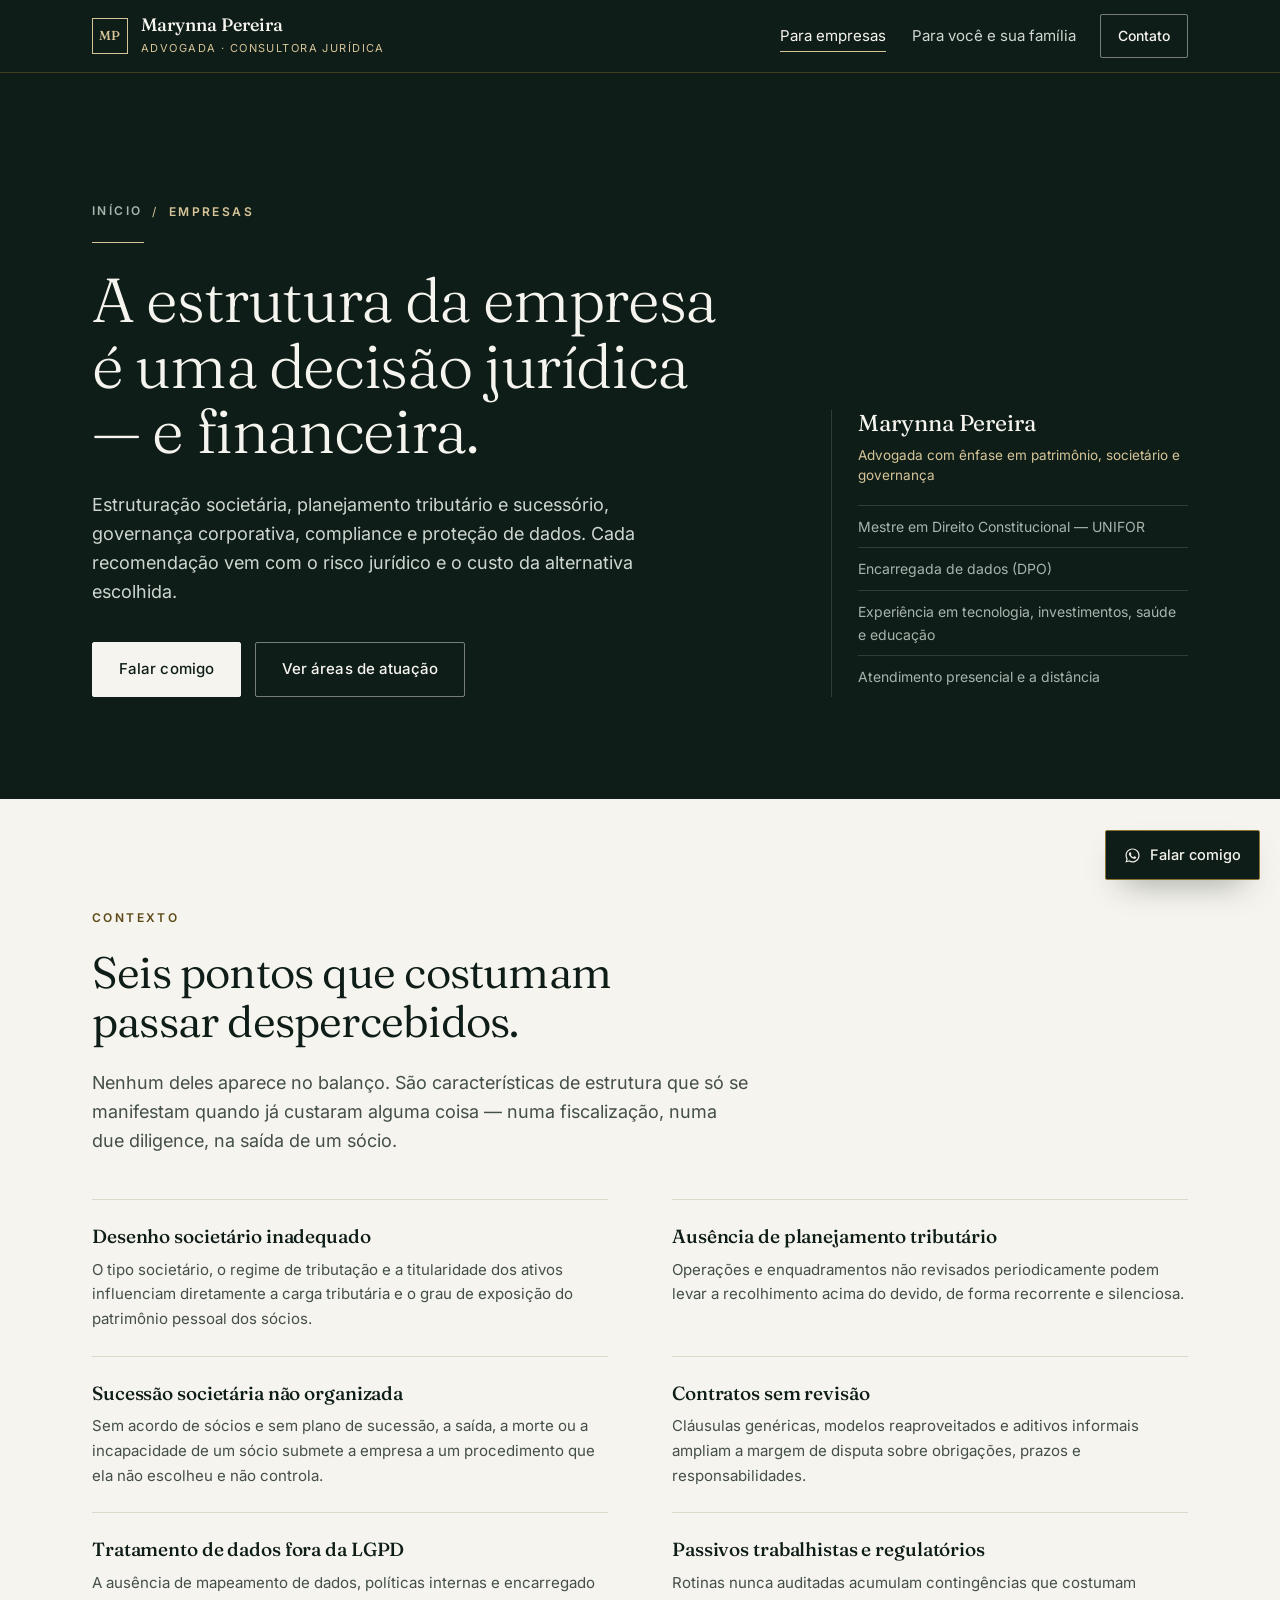
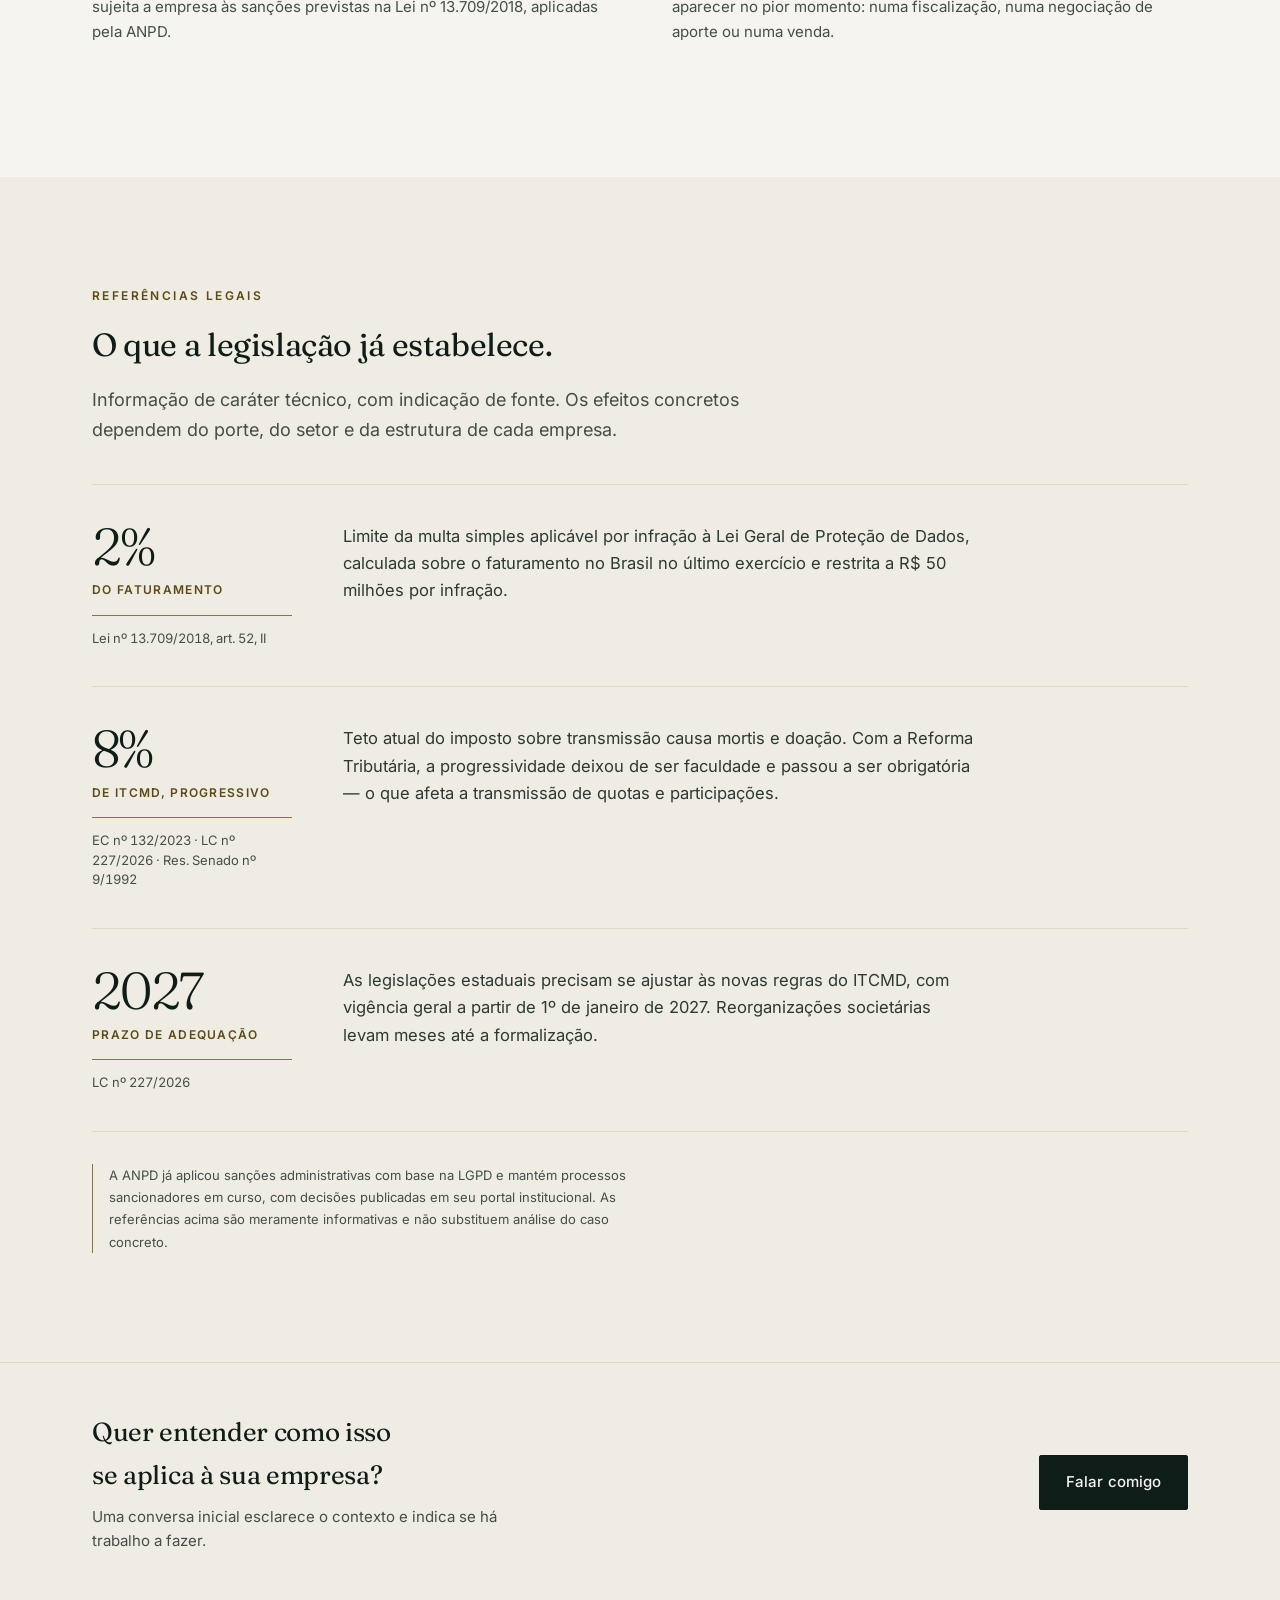
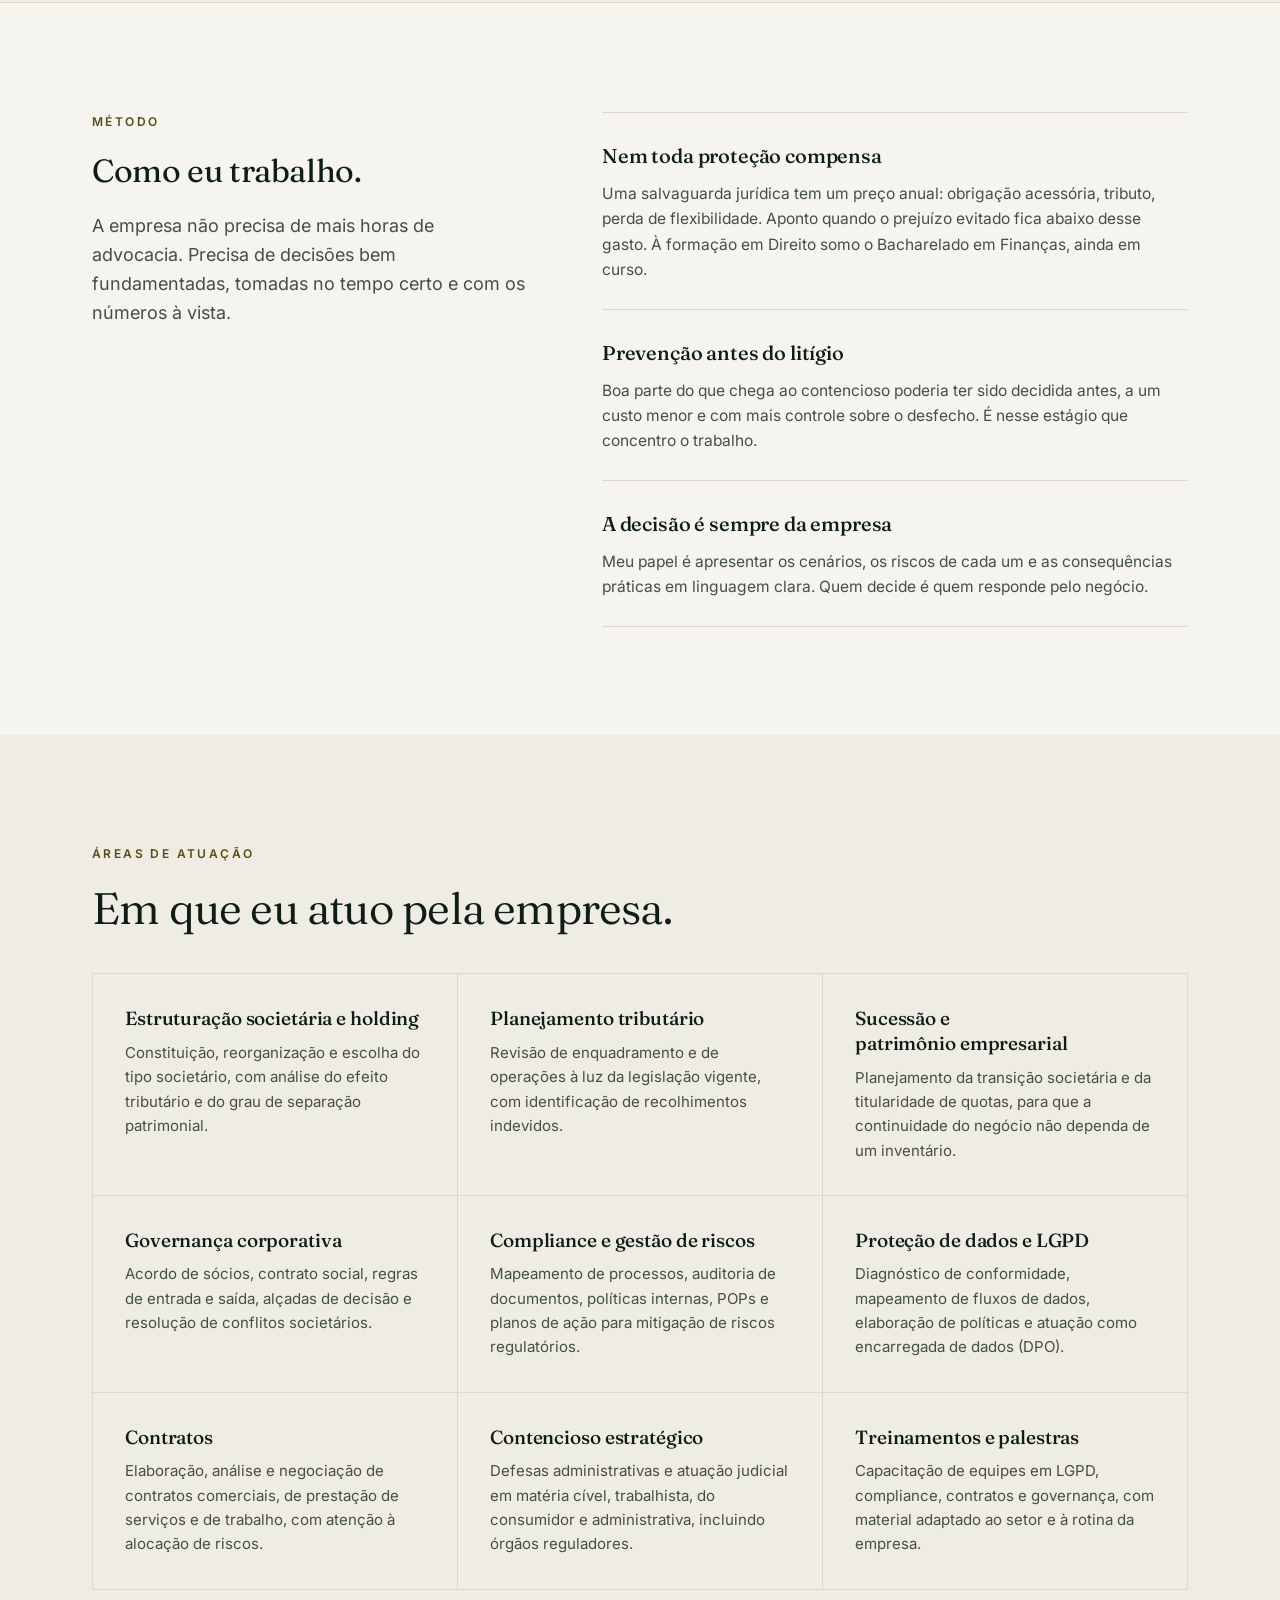
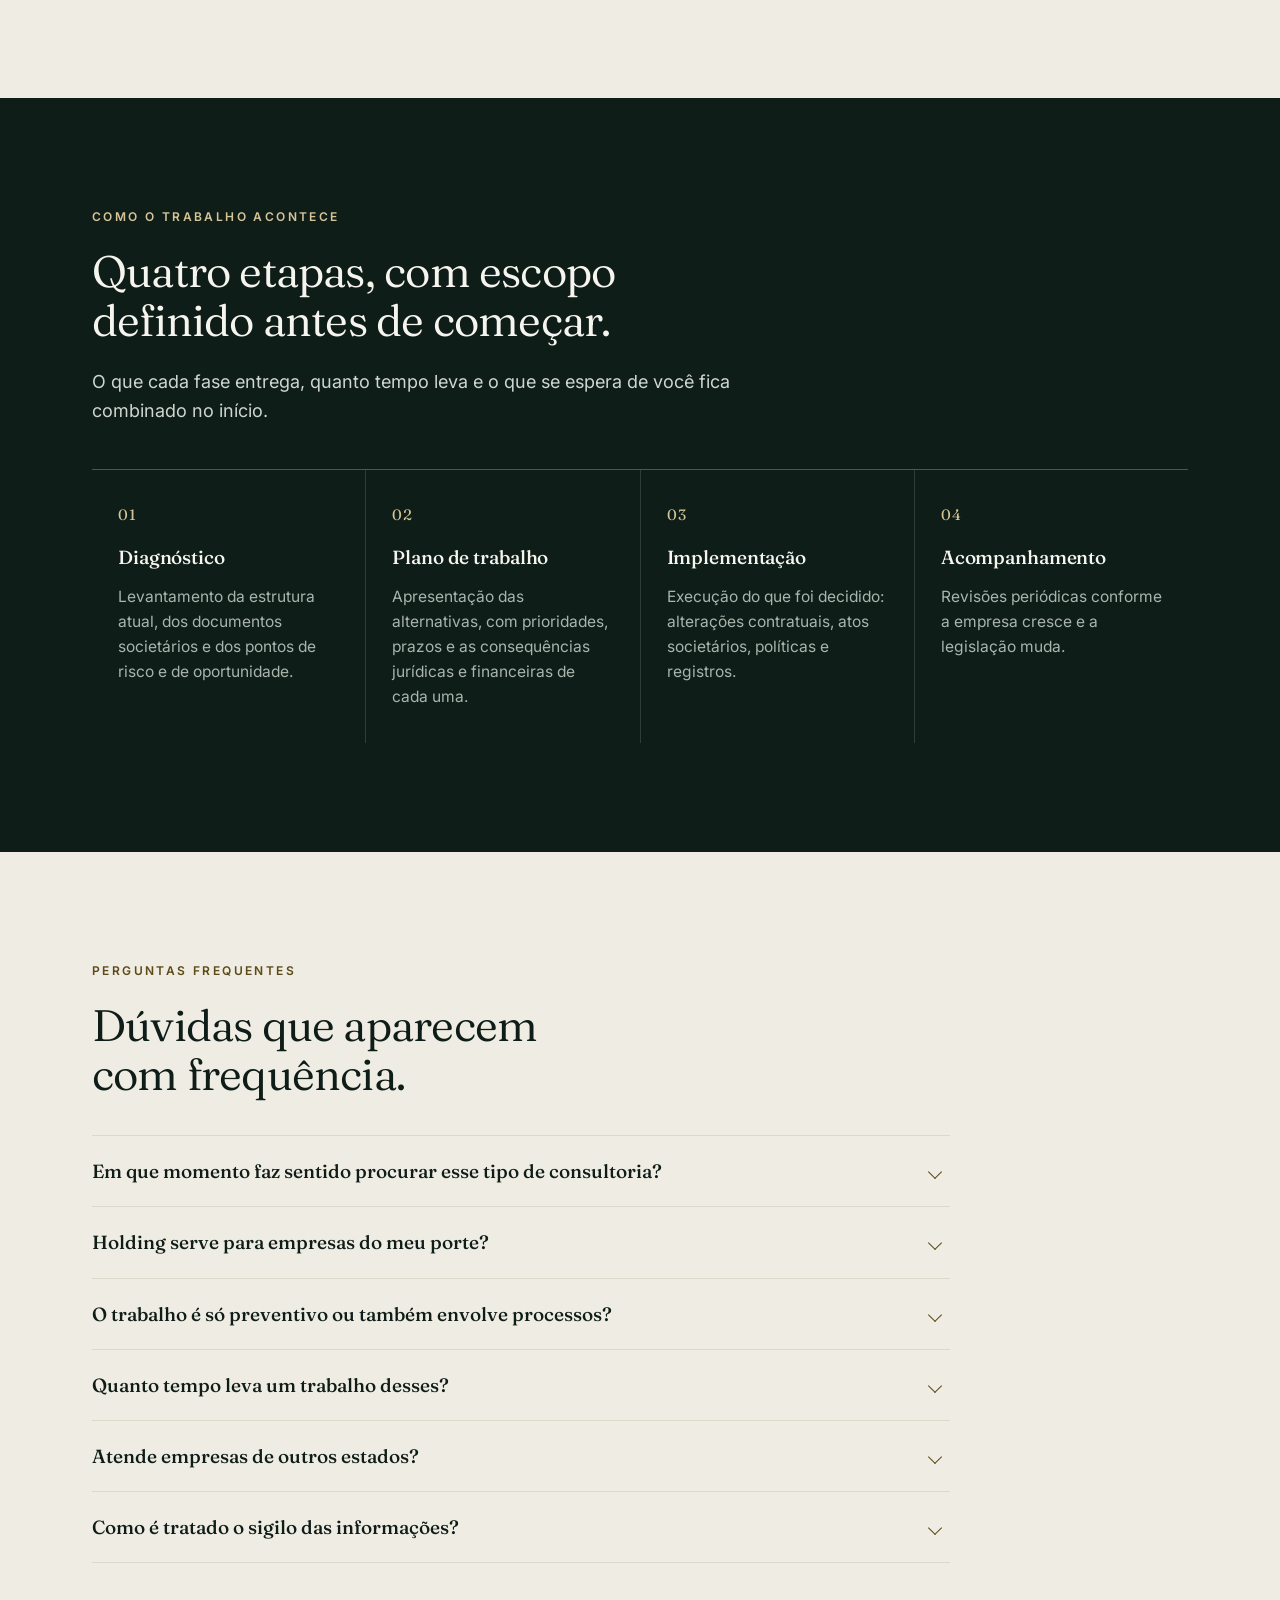
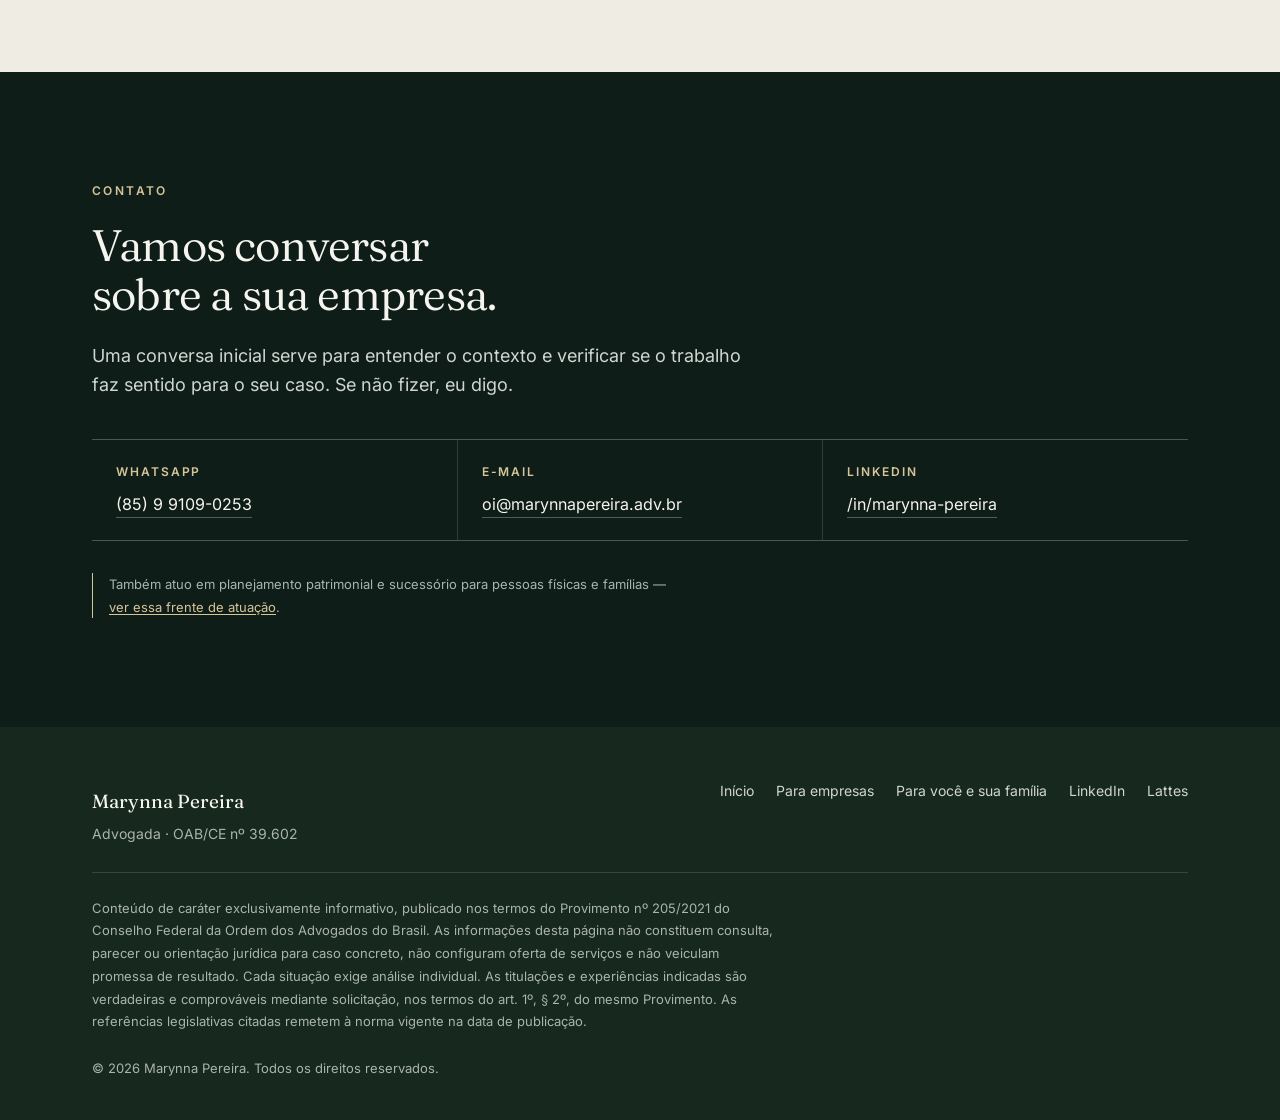
==== commit 18aa977d: "Tira o atalho de WhatsApp de cima dos botões do herói Em 320px de largura e em 360x640, o atalho flu" ====
--- a/empresas/index.html
+++ b/empresas/index.html
@@ -4,9 +4,11 @@
 <meta charset="utf-8">
 <meta name="viewport" content="width=device-width, initial-scale=1">
 <title>Consultoria jurídica para empresas | Marynna Pereira</title>
-<meta name="description" content="Estruturação societária, holding, planejamento tributário, governança corporativa, compliance e LGPD para empresas. Atendimento presencial e a distância.">
+<meta name="description" content="Estruturação societária, holding, planejamento tributário, governança, compliance e LGPD. Cada alternativa com o risco jurídico e o custo à vista.">
+<link rel="preload" href="/fonts/fraunces-latin.7f9d191d.woff2" as="font" type="font/woff2" crossorigin>
+<link rel="preload" href="/fonts/inter-latin.3100e775.woff2" as="font" type="font/woff2" crossorigin>
 <meta name="author" content="Marynna Pereira">
-<meta name="robots" content="index, follow">
+<meta name="robots" content="index, follow, max-image-preview:large, max-snippet:-1, max-video-preview:-1">
 <meta name="theme-color" content="#0F1D18">
 <meta name="color-scheme" content="light">
 <link rel="canonical" href="https://marynnapereira.adv.br/empresas/">
@@ -14,7 +16,7 @@
 <meta property="og:type" content="website">
 <meta property="og:locale" content="pt_BR">
 <meta property="og:title" content="Consultoria jurídica para empresas | Marynna Pereira">
-<meta property="og:description" content="Estruturação societária, holding, planejamento tributário, governança corporativa, compliance e LGPD para empresas. Atendimento presencial e a distância.">
+<meta property="og:description" content="Estruturação societária, holding, planejamento tributário, governança, compliance e LGPD. Cada alternativa com o risco jurídico e o custo à vista.">
 <meta property="og:site_name" content="Marynna Pereira — Advocacia e Consultoria Jurídica">
 <meta property="og:image" content="https://marynnapereira.adv.br/og/empresas.png">
 <meta property="og:image:type" content="image/png">
@@ -23,12 +25,12 @@
 <meta property="og:image:alt" content="Cartão da página para empresas: a estrutura da empresa é uma decisão jurídica — e financeira.">
 <meta name="twitter:card" content="summary_large_image">
 <meta name="twitter:title" content="Consultoria jurídica para empresas | Marynna Pereira">
-<meta name="twitter:description" content="Estruturação societária, holding, planejamento tributário, governança corporativa, compliance e LGPD para empresas. Atendimento presencial e a distância.">
+<meta name="twitter:description" content="Estruturação societária, holding, planejamento tributário, governança, compliance e LGPD. Cada alternativa com o risco jurídico e o custo à vista.">
 <meta name="twitter:image" content="https://marynnapereira.adv.br/og/empresas.png">
 <meta name="twitter:image:alt" content="Cartão da página para empresas: a estrutura da empresa é uma decisão jurídica — e financeira.">
 <link rel="icon" href="data:image/svg+xml,%3Csvg%20xmlns='http://www.w3.org/2000/svg'%20viewBox='0%200%2032%2032'%3E%3Crect%20width='32'%20height='32'%20fill='%230F1D18'/%3E%3Ctext%20x='16'%20y='22'%20font-family='Georgia,serif'%20font-size='15'%20fill='%23D6C599'%20text-anchor='middle'%3EMP%3C/text%3E%3C/svg%3E">
 <style>
-@font-face{font-family:'Fraunces';font-style:normal;font-display:swap;font-weight:100 900;src:url([data-uri]) format('woff2');unicode-range:U+0000-00FF,U+0131,U+0152-0153,U+02BB-02BC,U+02C6,U+02DA,U+02DC,U+0304,U+0308,U+0329,U+2000-206F,U+20AC,U+2122,U+2191,U+2193,U+2212,U+2215,U+FEFF,U+FFFD;}@font-face{font-family:'Inter';font-style:normal;font-display:swap;font-weight:100 900;src:url([data-uri]) format('woff2');unicode-range:U+0000-00FF,U+0131,U+0152-0153,U+02BB-02BC,U+02C6,U+02DA,U+02DC,U+0304,U+0308,U+0329,U+2000-206F,U+20AC,U+2122,U+2191,U+2193,U+2212,U+2215,U+FEFF,U+FFFD;}
+@font-face{font-family:'Fraunces';font-style:normal;font-display:swap;font-weight:100 900;src:url(/fonts/fraunces-latin.7f9d191d.woff2) format('woff2');unicode-range:U+0000-00FF,U+0131,U+0152-0153,U+02BB-02BC,U+02C6,U+02DA,U+02DC,U+0304,U+0308,U+0329,U+2000-206F,U+20AC,U+2122,U+2191,U+2193,U+2212,U+2215,U+FEFF,U+FFFD;}@font-face{font-family:'Fraunces Fallback';font-style:normal;src:local('Georgia'), local('Times New Roman'), local('Liberation Serif'), local('Noto Serif');size-adjust:102.21%;ascent-override:95.69%;descent-override:24.95%;line-gap-override:0%;}@font-face{font-family:'Inter';font-style:normal;font-display:swap;font-weight:100 900;src:url(/fonts/inter-latin.3100e775.woff2) format('woff2');unicode-range:U+0000-00FF,U+0131,U+0152-0153,U+02BB-02BC,U+02C6,U+02DA,U+02DC,U+0304,U+0308,U+0329,U+2000-206F,U+20AC,U+2122,U+2191,U+2193,U+2212,U+2215,U+FEFF,U+FFFD;}@font-face{font-family:'Inter Fallback';font-style:normal;src:local('Arial'), local('Helvetica'), local('Liberation Sans'), local('Roboto');size-adjust:106.57%;ascent-override:90.9%;descent-override:22.63%;line-gap-override:0%;}
 /* ============================================================
    Marynna Pereira — Advocacia e Consultoria Jurídica
    Sistema visual compartilhado
@@ -62,8 +64,11 @@
   --gutter:clamp(20px,4vw,32px);
 
   /* --- tipografia ----------------------------------------- */
-  --ff-display:"Fraunces","Georgia","Times New Roman",serif;
-  --ff-body:"Inter",-apple-system,BlinkMacSystemFont,"Segoe UI",Roboto,Helvetica,Arial,sans-serif;
+  /* "… Fallback" é a fonte do sistema vestida com as métricas da fonte real
+     (ver FALLBACKS em build.py): segura o texto no tamanho certo enquanto a
+     real não chega. Se ela não existir no aparelho, a pilha segue normal. */
+  --ff-display:"Fraunces","Fraunces Fallback",Georgia,"Times New Roman",serif;
+  --ff-body:"Inter","Inter Fallback",-apple-system,BlinkMacSystemFont,"Segoe UI",Roboto,Helvetica,Arial,sans-serif;
   --t-label:12px;   /* etiquetas em caixa alta */
   --t-cite:13px;    /* citações e notas de margem */
   --t-aux:15px;     /* texto de apoio dentro de cartões */
@@ -157,6 +162,8 @@
 .h-md{font-size:clamp(24px,2.8vw,32px);font-weight:400;line-height:1.18;letter-spacing:-.012em}
 
 .lead{font-size:clamp(17px,1.4vw,19.5px);line-height:1.62;color:var(--slate);max-width:60ch}
+.lead a{color:var(--brass);text-decoration:underline;text-underline-offset:3px}
+.on-ink .lead a,.hero .lead a{color:var(--brass-soft)}
 .lead-wide{max-width:none}
 .lead + .lead{margin-top:18px}
 h1 + .lead,h2 + .lead{margin-top:clamp(16px,1.7vw,22px)}
@@ -168,6 +175,22 @@
 
 .rule{width:52px;height:1px;background:var(--brass-2);margin:0 0 24px}
 .on-ink .rule,.hero .rule{background:var(--brass-soft)}
+
+/* ---------- trilha de navegação ----------
+   Ocupa a linha da sobrancelha em vez de uma linha nova: o rastro é a
+   própria etiqueta da página, com a origem à frente. O alvo de toque do
+   link cresce por padding e volta por margem — a altura da linha não muda. */
+.crumbs ol{list-style:none;display:flex;flex-wrap:wrap;align-items:center;gap:0 10px}
+.crumbs li{display:flex;align-items:center;gap:0 10px}
+.crumbs li + li::before{content:"/";color:var(--brass-soft);font-weight:400}
+.crumbs a{
+  /* 44px de alvo sem mudar a altura da linha: o padding cresce, a margem devolve */
+  display:inline-block;padding:12px 0;margin:-12px 0;
+  text-decoration:none;color:var(--on-dark-2);
+  border-bottom:1px solid transparent;transition:color .2s,border-color .2s;
+}
+.crumbs a:hover{color:var(--paper);border-bottom-color:var(--brass-soft)}
+@media (prefers-reduced-motion:reduce){.crumbs a{transition:none}}
 
 /* nota de rodapé de seção — texto legal recuado */
 .note{
@@ -549,8 +572,10 @@
 .foot-nav a{border-bottom:none}
 /* no celular a lista do rodapé é o menu de verdade: precisa de alvo */
 @media (max-width:780px){
-  .foot-nav{gap:0 24px}
-  .foot-nav a{padding:11px 0}
+  /* o alvo cresce para os lados e o vão diminui na mesma medida: o
+     espaçamento visto continua 24px, o dedo ganha 12px */
+  .foot-nav{gap:0 12px}
+  .foot-nav a{padding:11px 6px}
 }
 .disclaimer{margin-top:24px;font-size:13px;line-height:1.75;color:var(--on-dark-2);max-width:86ch}
 
@@ -567,16 +592,30 @@
   transition:background .2s;
 }
 .wa:hover{background:var(--brass)}
-@media (max-width:520px){
-  .wa{
-    right:max(14px,env(safe-area-inset-right));
-    bottom:max(14px,env(safe-area-inset-bottom));
-    padding:11px 15px;font-size:13.5px;
-  }
-}
 /* o botão flutua sobre o rodapé: reserva o espaço dele */
 .foot{padding-bottom:calc(96px + env(safe-area-inset-bottom,0px))}
 @media (min-width:900px){.foot{padding-bottom:40px}}
+
+/* No telefone o atalho vira disco, só o símbolo.
+   Com o rótulo, ele media 141px de largura e cobria a metade direita de um
+   dos botões do herói em tela estreita (320px) ou baixa (640px de altura).
+   Como flutua por cima, o toque ia para o WhatsApp em vez do destino mirado.
+   Encolher é o que resolve: elemento fixo cobre o pé da tela em qualquer
+   rolagem, então reservar espaço no fim do documento não adiantaria — o
+   choque é com o herói, no topo. O nome fica no aria-label. */
+@media (max-width:560px){
+  .wa{
+    right:max(16px,env(safe-area-inset-right));
+    bottom:max(16px,env(safe-area-inset-bottom));
+    width:56px;height:56px;padding:0;
+    justify-content:center;
+    border-radius:50%;
+    gap:0;
+  }
+  /* o nome continua no aria-label, que é o que o leitor de tela anuncia */
+  .wa-t{display:none}
+  .wa svg{width:23px;height:23px}
+}
 
 /* ---------- aparelhos de toque ----------
    Tablet largo cai no cabeçalho de desktop, mas continua sendo dedo e não
@@ -586,8 +625,8 @@
   .nav a{padding:11px 0}
   .nav a::after{bottom:8px}
   .head-cta.btn-sm{padding:12px 18px}
-  .foot-nav{gap:0 24px}
-  .foot-nav a{padding:11px 0}
+  .foot-nav{gap:0 12px}
+  .foot-nav a{padding:11px 6px}
   .contact-list a{margin-top:0;padding:14px 0 3px}
 }
 
@@ -607,39 +646,219 @@
 <script type="application/ld+json">
 {
   "@context": "https://schema.org",
-  "@type": "Attorney",
-  "name": "Marynna Pereira",
-  "description": "Estruturação societária, holding, planejamento tributário, governança corporativa, compliance e LGPD para empresas. Atendimento presencial e a distância.",
-  "knowsLanguage": [
-    "pt-BR",
-    "en",
-    "es",
-    "fr",
-    "zh"
-  ],
-  "address": {
-    "@type": "PostalAddress",
-    "addressLocality": "Fortaleza",
-    "addressRegion": "CE",
-    "addressCountry": "BR"
-  },
-  "telephone": "+5585991090253",
-  "email": "oi@marynnapereira.adv.br",
-  "sameAs": [
-    "https://www.linkedin.com/in/marynna-pereira",
-    "https://lattes.cnpq.br/7021509895045643"
-  ],
-  "areaServed": "BR",
-  "knowsAbout": [
-    "Direito societário",
-    "Planejamento patrimonial",
-    "Planejamento sucessório",
-    "Direito tributário",
-    "Governança corporativa",
-    "Compliance",
-    "LGPD"
-  ],
-  "url": "https://marynnapereira.adv.br/empresas/"
+  "@graph": [
+    {
+      "@type": "Person",
+      "@id": "https://marynnapereira.adv.br/#marynna",
+      "name": "Marynna Pereira",
+      "jobTitle": "Advogada",
+      "knowsLanguage": [
+        "pt-BR",
+        "en",
+        "es",
+        "fr",
+        "zh"
+      ],
+      "knowsAbout": [
+        "Direito societário",
+        "Planejamento patrimonial",
+        "Planejamento sucessório",
+        "Direito tributário",
+        "Governança corporativa",
+        "Compliance",
+        "LGPD"
+      ],
+      "alumniOf": {
+        "@type": "CollegeOrUniversity",
+        "name": "Universidade de Fortaleza (UNIFOR)"
+      },
+      "hasCredential": [
+        {
+          "@type": "EducationalOccupationalCredential",
+          "credentialCategory": "Inscrição profissional",
+          "identifier": "OAB/CE nº 39.602",
+          "recognizedBy": {
+            "@type": "Organization",
+            "name": "Ordem dos Advogados do Brasil — Seccional Ceará"
+          }
+        },
+        {
+          "@type": "EducationalOccupationalCredential",
+          "credentialCategory": "Mestrado",
+          "name": "Mestrado em Direito Constitucional",
+          "recognizedBy": {
+            "@type": "CollegeOrUniversity",
+            "name": "Universidade de Fortaleza (UNIFOR)"
+          }
+        }
+      ],
+      "sameAs": [
+        "https://www.linkedin.com/in/marynna-pereira",
+        "https://lattes.cnpq.br/7021509895045643"
+      ],
+      "worksFor": {
+        "@id": "https://marynnapereira.adv.br/#banca"
+      },
+      "url": "https://marynnapereira.adv.br/"
+    },
+    {
+      "@type": "Attorney",
+      "@id": "https://marynnapereira.adv.br/#banca",
+      "name": "Marynna Pereira — Advocacia e Consultoria Jurídica",
+      "description": "Advocacia e consultoria jurídica preventiva: estruturação societária, planejamento patrimonial e sucessório, governança e compliance. Risco e custo lado a lado.",
+      "address": {
+        "@type": "PostalAddress",
+        "addressLocality": "Fortaleza",
+        "addressRegion": "CE",
+        "addressCountry": "BR"
+      },
+      "telephone": "+5585991090253",
+      "email": "oi@marynnapereira.adv.br",
+      "areaServed": {
+        "@type": "Country",
+        "name": "Brasil"
+      },
+      "knowsAbout": [
+        "Direito societário",
+        "Planejamento patrimonial",
+        "Planejamento sucessório",
+        "Direito tributário",
+        "Governança corporativa",
+        "Compliance",
+        "LGPD"
+      ],
+      "knowsLanguage": [
+        "pt-BR",
+        "en",
+        "es",
+        "fr",
+        "zh"
+      ],
+      "sameAs": [
+        "https://www.linkedin.com/in/marynna-pereira",
+        "https://lattes.cnpq.br/7021509895045643"
+      ],
+      "founder": {
+        "@id": "https://marynnapereira.adv.br/#marynna"
+      },
+      "employee": {
+        "@id": "https://marynnapereira.adv.br/#marynna"
+      },
+      "url": "https://marynnapereira.adv.br/",
+      "image": {
+        "@type": "ImageObject",
+        "url": "https://marynnapereira.adv.br/og/home.png",
+        "width": 1200,
+        "height": 630
+      }
+    },
+    {
+      "@type": "WebSite",
+      "@id": "https://marynnapereira.adv.br/#site",
+      "name": "Marynna Pereira — Advocacia e Consultoria Jurídica",
+      "inLanguage": "pt-BR",
+      "publisher": {
+        "@id": "https://marynnapereira.adv.br/#banca"
+      },
+      "url": "https://marynnapereira.adv.br/"
+    },
+    {
+      "@type": [
+        "WebPage",
+        "FAQPage"
+      ],
+      "@id": "https://marynnapereira.adv.br/empresas/#pagina",
+      "name": "Consultoria jurídica para empresas | Marynna Pereira",
+      "description": "Estruturação societária, holding, planejamento tributário, governança, compliance e LGPD. Cada alternativa com o risco jurídico e o custo à vista.",
+      "inLanguage": "pt-BR",
+      "isPartOf": {
+        "@id": "https://marynnapereira.adv.br/#site"
+      },
+      "about": {
+        "@id": "https://marynnapereira.adv.br/#banca"
+      },
+      "url": "https://marynnapereira.adv.br/empresas/",
+      "primaryImageOfPage": {
+        "@type": "ImageObject",
+        "url": "https://marynnapereira.adv.br/og/empresas.png",
+        "width": 1200,
+        "height": 630,
+        "caption": "Cartão da página para empresas: a estrutura da empresa é uma decisão jurídica — e financeira."
+      },
+      "dateModified": "2026-08-02",
+      "breadcrumb": {
+        "@id": "https://marynnapereira.adv.br/empresas/#trilha"
+      },
+      "mainEntity": [
+        {
+          "@type": "Question",
+          "name": "Em que momento faz sentido procurar esse tipo de consultoria?",
+          "acceptedAnswer": {
+            "@type": "Answer",
+            "text": "Normalmente quando algo na estrutura muda ou está prestes a mudar: entrada ou saída de sócio, crescimento relevante de faturamento, aporte ou investidor, aquisição de imóveis pela empresa, início de tratamento de dados pessoais em escala, ou a percepção de que a carga tributária está desproporcional. Também é comum a procura antes de uma due diligence, quando a empresa quer chegar organizada à mesa."
+          }
+        },
+        {
+          "@type": "Question",
+          "name": "Holding serve para empresas do meu porte?",
+          "acceptedAnswer": {
+            "@type": "Answer",
+            "text": "A holding é uma entre várias estruturas possíveis, e nem sempre é a mais adequada. Ela envolve custos de constituição e de manutenção, e faz sentido quando há patrimônio, complexidade societária ou preocupação sucessória que justifiquem essa camada. O diagnóstico existe justamente para responder a essa pergunta com base nos seus números, e não por padrão."
+          }
+        },
+        {
+          "@type": "Question",
+          "name": "O trabalho é só preventivo ou também envolve processos?",
+          "acceptedAnswer": {
+            "@type": "Answer",
+            "text": "Os dois. A consultoria preventiva é o foco principal, mas atuo também em defesas administrativas perante órgãos reguladores e em demandas judiciais nas áreas cível, trabalhista, do consumidor e administrativa. Ter conduzido o lado preventivo ajuda no contencioso, e o contrário também é verdadeiro."
+          }
+        },
+        {
+          "@type": "Question",
+          "name": "Quanto tempo leva um trabalho desses?",
+          "acceptedAnswer": {
+            "@type": "Answer",
+            "text": "Depende inteiramente do escopo. O diagnóstico inicial é a etapa mais curta e é o que permite estimar o cronograma das demais com alguma precisão. Uma reorganização societária envolve prazos de junta comercial, receita e eventualmente cartório, que não dependem de mim — e isso fica claro desde o início."
+          }
+        },
+        {
+          "@type": "Question",
+          "name": "Atende empresas de outros estados?",
+          "acceptedAnswer": {
+            "@type": "Answer",
+            "text": "Sim. Boa parte do trabalho de consultoria é conduzida a distância, com reuniões por videoconferência e troca de documentos por meio seguro. Atos que exigem presença física são organizados caso a caso."
+          }
+        },
+        {
+          "@type": "Question",
+          "name": "Como é tratado o sigilo das informações?",
+          "acceptedAnswer": {
+            "@type": "Answer",
+            "text": "O sigilo profissional é dever e direito do advogado, previsto no Estatuto da Advocacia (Lei nº 8.906/1994) e no Código de Ética e Disciplina da OAB. Somam-se a ele as obrigações da LGPD quanto aos dados pessoais tratados durante o trabalho, com uso de canais seguros para o compartilhamento de documentos."
+          }
+        }
+      ]
+    },
+    {
+      "@type": "BreadcrumbList",
+      "@id": "https://marynnapereira.adv.br/empresas/#trilha",
+      "itemListElement": [
+        {
+          "@type": "ListItem",
+          "position": 1,
+          "name": "Início",
+          "item": "https://marynnapereira.adv.br/"
+        },
+        {
+          "@type": "ListItem",
+          "position": 2,
+          "name": "Empresas",
+          "item": "https://marynnapereira.adv.br/empresas/"
+        }
+      ]
+    }
+  ]
 }
 </script>
 </head>
@@ -667,7 +886,12 @@
   <div class="wrap">
     <div class="hero-grid">
       <div class="hero-enter">
-        <p class="eyebrow">Consultoria jurídica para empresas</p>
+        <nav class="eyebrow crumbs" aria-label="Trilha de navegação">
+          <ol>
+            <li><a href="../">Início</a></li>
+            <li aria-current="page">Empresas</li>
+          </ol>
+        </nav>
         <div class="rule"></div>
         <h1 class="h-xl">A estrutura da empresa é uma decisão jurídica — e financeira.</h1>
         <p class="lead">
@@ -1054,9 +1278,9 @@
     </p>
   </div>
 </footer>
-<a class="wa" href="https://wa.me/5585991090253?text=Ol%C3%A1%2C%20Marynna.%20Cheguei%20pelo%20seu%20site%20e%20gostaria%20de%20conversar." target="_blank" rel="noopener" aria-label="Conversar pelo WhatsApp">
+<a class="wa" href="https://wa.me/5585991090253?text=Ol%C3%A1%2C%20Marynna.%20Cheguei%20pelo%20seu%20site%20e%20gostaria%20de%20conversar." target="_blank" rel="noopener" aria-label="Falar comigo pelo WhatsApp">
   <svg width="17" height="17" viewBox="0 0 24 24" fill="currentColor" aria-hidden="true"><path d="M12.04 2C6.58 2 2.13 6.45 2.13 11.91c0 1.75.46 3.45 1.32 4.95L2 22l5.25-1.38a9.9 9.9 0 0 0 4.79 1.22h.01c5.46 0 9.91-4.45 9.91-9.91 0-2.65-1.03-5.14-2.9-7.01A9.82 9.82 0 0 0 12.04 2Zm0 18.15h-.01a8.23 8.23 0 0 1-4.19-1.15l-.3-.18-3.12.82.83-3.04-.2-.31a8.19 8.19 0 0 1-1.26-4.38c0-4.54 3.7-8.23 8.25-8.23 2.2 0 4.27.86 5.83 2.41a8.19 8.19 0 0 1 2.41 5.83c0 4.54-3.7 8.23-8.24 8.23Zm4.52-6.16c-.25-.12-1.47-.72-1.69-.81-.23-.08-.39-.12-.56.13-.16.24-.64.8-.78.97-.14.16-.29.19-.54.06-.25-.12-1.05-.39-1.99-1.23-.74-.66-1.23-1.47-1.38-1.72-.14-.25-.01-.38.11-.5.11-.11.25-.29.37-.43.13-.15.17-.25.25-.41.08-.17.04-.31-.02-.43-.06-.12-.56-1.34-.76-1.84-.2-.48-.4-.42-.56-.43-.14 0-.31-.01-.47-.01-.17 0-.43.06-.66.31-.23.25-.86.85-.86 2.07 0 1.21.89 2.39 1.01 2.55.12.17 1.75 2.67 4.23 3.74.59.26 1.05.41 1.41.52.59.19 1.13.16 1.56.1.48-.07 1.47-.6 1.67-1.18.21-.58.21-1.07.15-1.18-.06-.1-.23-.17-.48-.29Z"/></svg>
-  Falar comigo
+  <span class="wa-t">Falar comigo</span>
 </a>
 <script>
 (function () {
